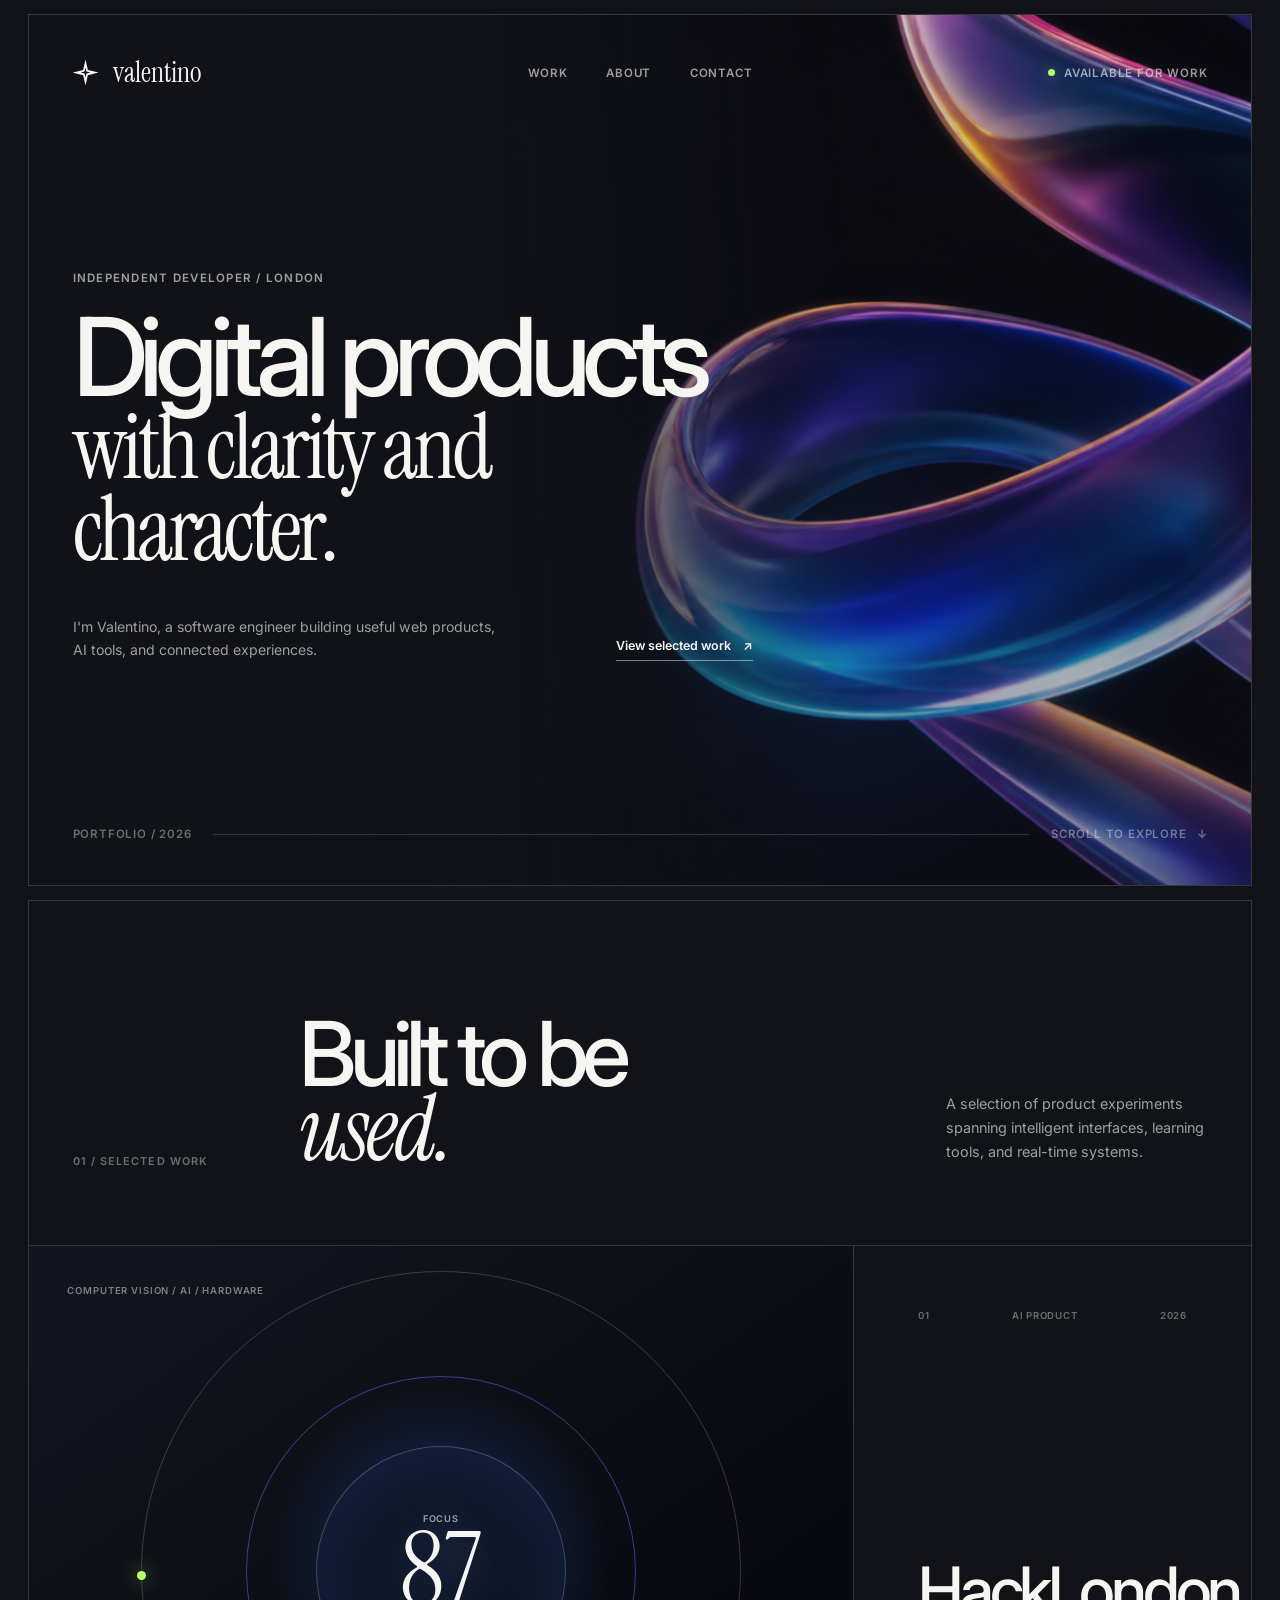
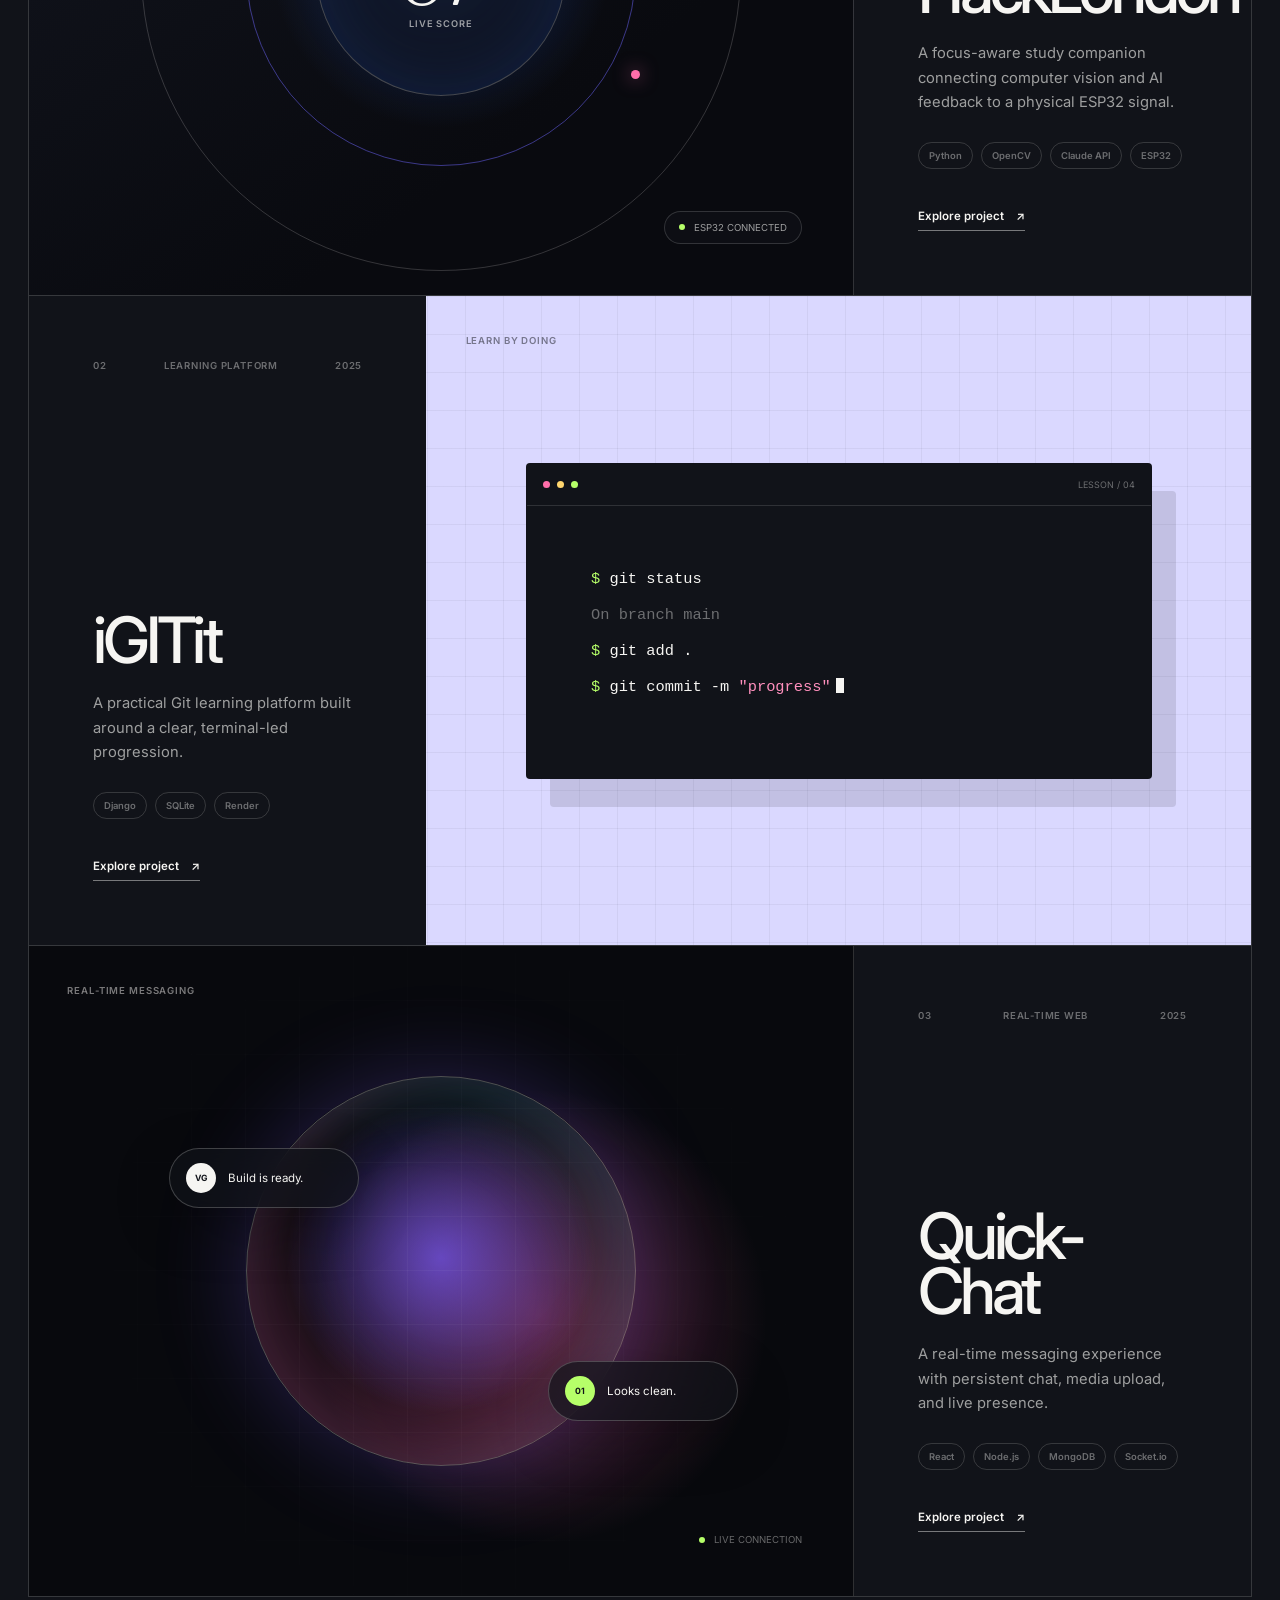
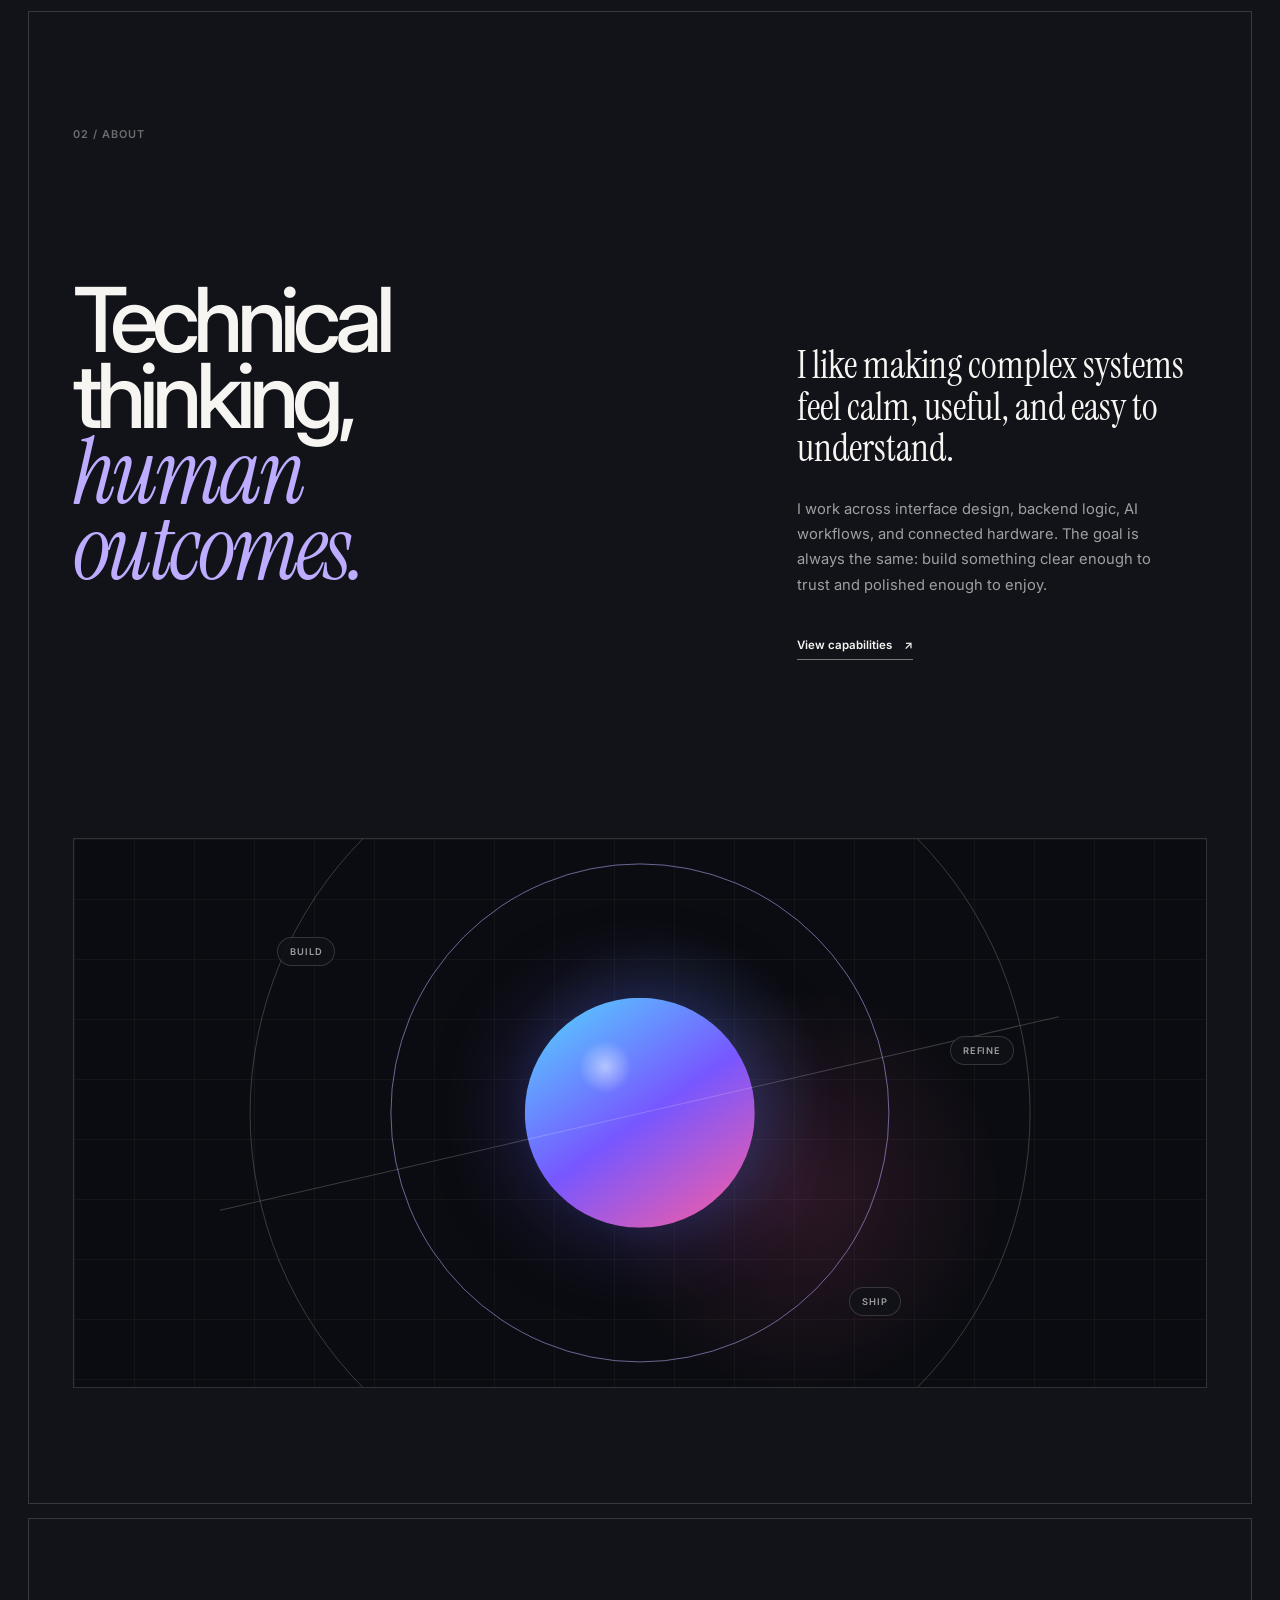
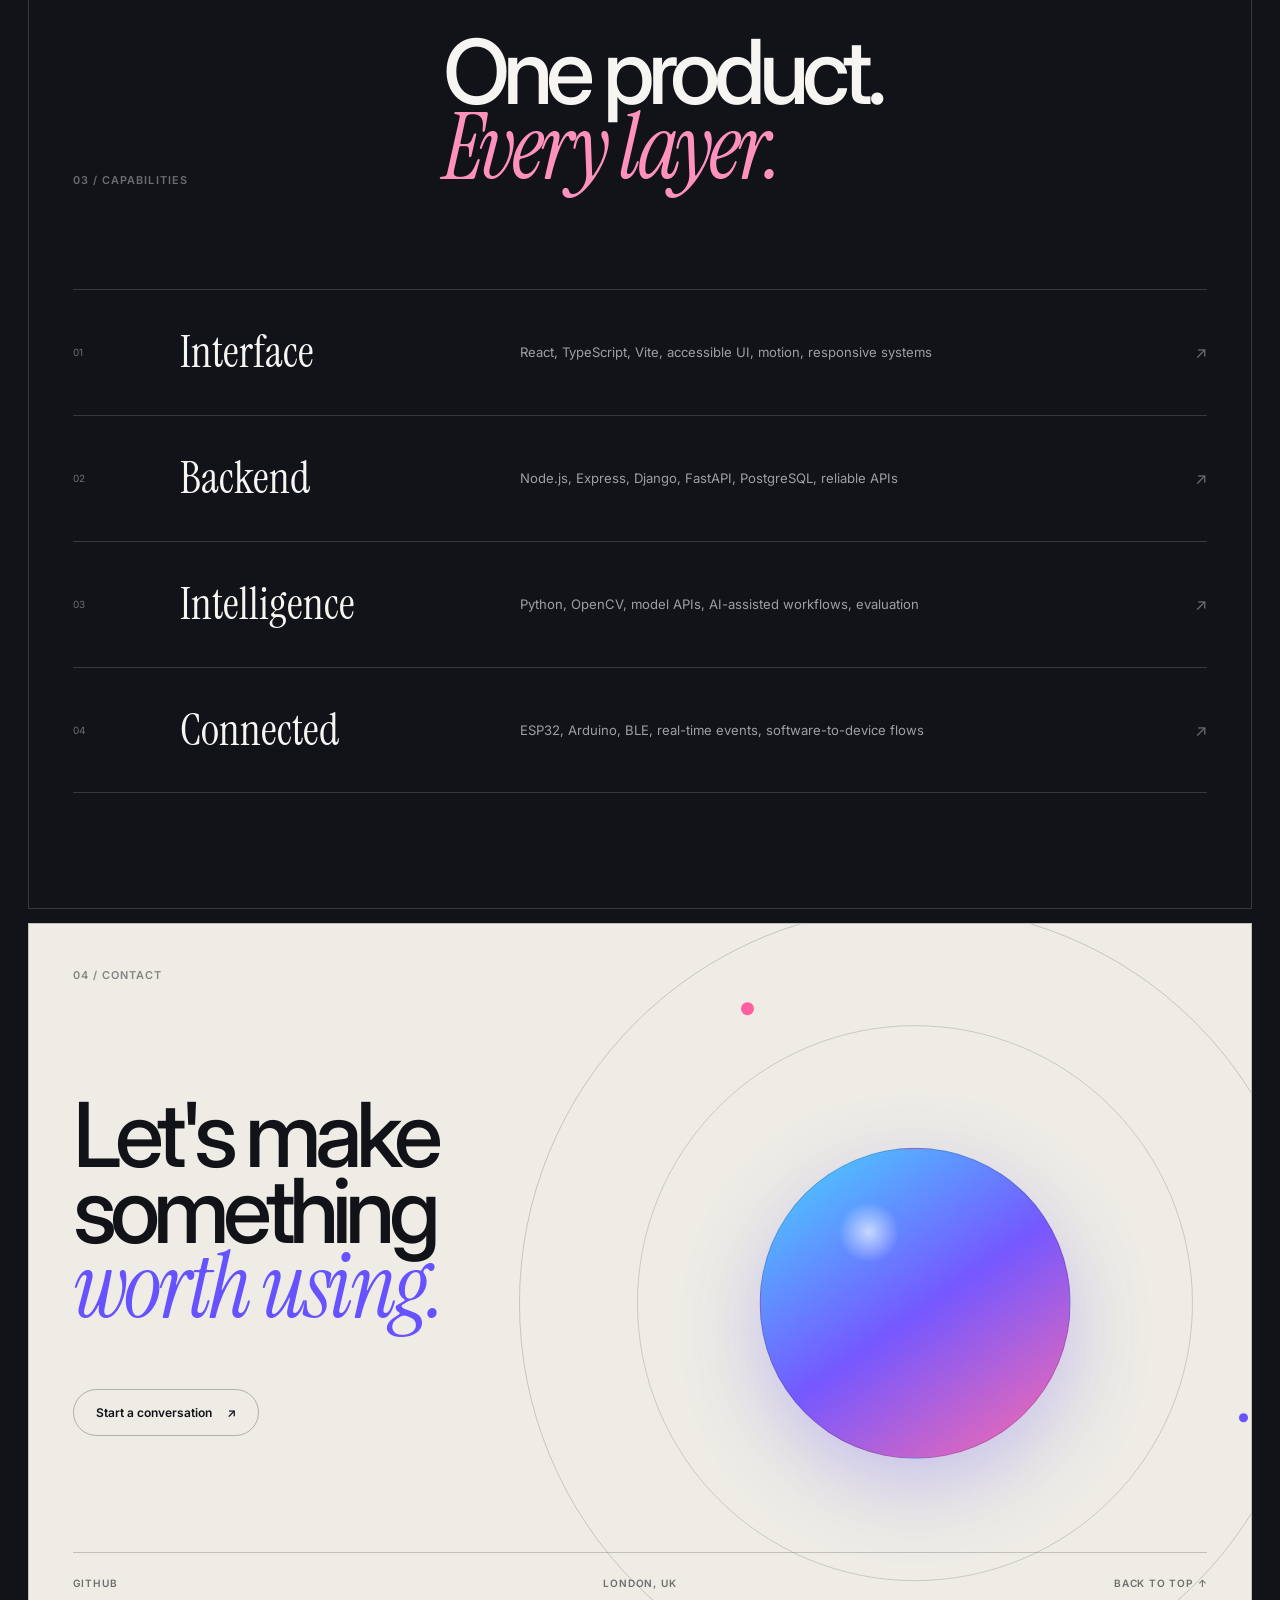
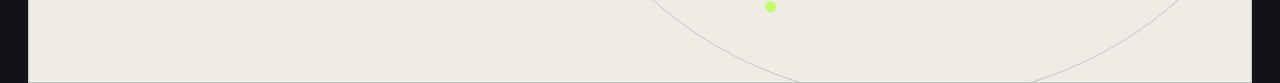
==== minimal-abstract/index.html @ 5be6f5a0 "chore: save current work of new design" ====
<!doctype html>
<html lang="en">
  <head>
    <meta charset="UTF-8" />
    <meta name="viewport" content="width=device-width, initial-scale=1.0" />
    <meta
      name="description"
      content="Valentino Garcia, a software engineer creating thoughtful digital products and connected experiences."
    />
    <title>Valentino Garcia | Digital Product Engineer</title>
    <link rel="preconnect" href="https://fonts.googleapis.com" />
    <link rel="preconnect" href="https://fonts.gstatic.com" crossorigin />
    <link
      href="https://fonts.googleapis.com/css2?family=Instrument+Serif:ital@0;1&family=Inter:wght@400;500;600;700&display=swap"
      rel="stylesheet"
    />
    <link rel="stylesheet" href="styles.css" />
    <script src="script.js" defer></script>
  </head>
  <body>
    <main>
      <section class="hero" id="top" aria-labelledby="hero-title">
        <div class="hero-art" aria-hidden="true">
          <img src="assets/abstract-ribbon.png" alt="" />
          <div class="hero-art-glow"></div>
        </div>

        <header class="site-header">
          <a class="brand" href="#top" aria-label="Valentino Garcia home">
            <span class="brand-mark" aria-hidden="true"></span>
            <span>valentino</span>
          </a>

          <nav aria-label="Primary navigation">
            <a href="#work">Work</a>
            <a href="#about">About</a>
            <a href="#contact">Contact</a>
          </nav>

          <p class="availability"><span></span>Available for work</p>
        </header>

        <div class="hero-copy">
          <p class="eyebrow">Independent developer / London</p>
          <h1 id="hero-title">
            Digital products
            <span>with clarity and character.</span>
          </h1>
          <div class="hero-intro">
            <p>
              I&apos;m Valentino, a software engineer building useful web products, AI tools, and connected experiences.
            </p>
            <a href="#work">View selected work <span aria-hidden="true">&nearr;</span></a>
          </div>
        </div>

        <div class="hero-footer" aria-label="Portfolio information">
          <span>Portfolio / 2026</span>
          <span class="hero-line"></span>
          <a href="#work">Scroll to explore <span aria-hidden="true">&darr;</span></a>
        </div>
      </section>

      <section class="work page-section" id="work" aria-labelledby="work-title">
        <header class="section-heading reveal">
          <p class="section-index">01 / Selected work</p>
          <h2 id="work-title">Built to be <em>used.</em></h2>
          <p class="section-summary">
            A selection of product experiments spanning intelligent interfaces, learning tools, and real-time systems.
          </p>
        </header>

        <div class="project-list">
          <article class="project project-featured reveal">
            <a
              class="project-visual visual-focus"
              href="https://github.com/darkcom109/HackLondon2026"
              target="_blank"
              rel="noreferrer"
              aria-label="View HackLondon2026 on GitHub"
            >
              <div class="focus-orbit orbit-one"></div>
              <div class="focus-orbit orbit-two"></div>
              <div class="focus-core">
                <span>Focus</span>
                <strong>87</strong>
                <small>live score</small>
              </div>
              <div class="focus-device">
                <i></i>
                <span>ESP32 connected</span>
              </div>
              <p class="visual-note">Computer vision / AI / Hardware</p>
            </a>

            <div class="project-copy">
              <div class="project-meta">
                <span>01</span>
                <span>AI product</span>
                <span>2026</span>
              </div>
              <h3>HackLondon</h3>
              <p>
                A focus-aware study companion connecting computer vision and AI feedback to a physical ESP32 signal.
              </p>
              <ul class="project-tags" aria-label="HackLondon technologies">
                <li>Python</li>
                <li>OpenCV</li>
                <li>Claude API</li>
                <li>ESP32</li>
              </ul>
              <a class="project-link" href="https://github.com/darkcom109/HackLondon2026" target="_blank" rel="noreferrer">
                Explore project <span aria-hidden="true">&nearr;</span>
              </a>
            </div>
          </article>

          <article class="project reveal">
            <a
              class="project-visual visual-git"
              href="https://github.com/darkcom109/iGITit"
              target="_blank"
              rel="noreferrer"
              aria-label="View iGITit on GitHub"
            >
              <div class="git-window">
                <div class="git-bar"><i></i><i></i><i></i><span>lesson / 04</span></div>
                <div class="git-lines">
                  <p><span>$</span> git status</p>
                  <p class="git-response">On branch main</p>
                  <p><span>$</span> git add .</p>
                  <p><span>$</span> git commit -m <em>&quot;progress&quot;</em><b></b></p>
                </div>
              </div>
              <p class="visual-note">Learn by doing</p>
            </a>

            <div class="project-copy">
              <div class="project-meta">
                <span>02</span>
                <span>Learning platform</span>
                <span>2025</span>
              </div>
              <h3>iGITit</h3>
              <p>A practical Git learning platform built around a clear, terminal-led progression.</p>
              <ul class="project-tags" aria-label="iGITit technologies">
                <li>Django</li>
                <li>SQLite</li>
                <li>Render</li>
              </ul>
              <a class="project-link" href="https://github.com/darkcom109/iGITit" target="_blank" rel="noreferrer">
                Explore project <span aria-hidden="true">&nearr;</span>
              </a>
            </div>
          </article>

          <article class="project reveal">
            <a
              class="project-visual visual-chat"
              href="https://github.com/darkcom109/Quick-Chat"
              target="_blank"
              rel="noreferrer"
              aria-label="View Quick-Chat on GitHub"
            >
              <div class="chat-orb"></div>
              <div class="chat-card chat-card-one">
                <span>VG</span>
                <p>Build is ready.</p>
              </div>
              <div class="chat-card chat-card-two">
                <span>01</span>
                <p>Looks clean.</p>
              </div>
              <div class="chat-status"><i></i>Live connection</div>
              <p class="visual-note">Real-time messaging</p>
            </a>

            <div class="project-copy">
              <div class="project-meta">
                <span>03</span>
                <span>Real-time web</span>
                <span>2025</span>
              </div>
              <h3>Quick-Chat</h3>
              <p>A real-time messaging experience with persistent chat, media upload, and live presence.</p>
              <ul class="project-tags" aria-label="Quick-Chat technologies">
                <li>React</li>
                <li>Node.js</li>
                <li>MongoDB</li>
                <li>Socket.io</li>
              </ul>
              <a class="project-link" href="https://github.com/darkcom109/Quick-Chat" target="_blank" rel="noreferrer">
                Explore project <span aria-hidden="true">&nearr;</span>
              </a>
            </div>
          </article>
        </div>
      </section>

      <section class="about page-section" id="about" aria-labelledby="about-title">
        <div class="about-layout">
          <div class="about-heading reveal">
            <p class="section-index">02 / About</p>
            <h2 id="about-title">
              Technical thinking,
              <em>human outcomes.</em>
            </h2>
          </div>

          <div class="about-copy reveal">
            <p class="about-lead">
              I like making complex systems feel calm, useful, and easy to understand.
            </p>
            <p>
              I work across interface design, backend logic, AI workflows, and connected hardware. The goal is always
              the same: build something clear enough to trust and polished enough to enjoy.
            </p>
            <a href="#capabilities">View capabilities <span aria-hidden="true">&nearr;</span></a>
          </div>

          <div class="about-art reveal" aria-hidden="true">
            <div class="about-disc disc-one"></div>
            <div class="about-disc disc-two"></div>
            <div class="about-disc disc-three"></div>
            <div class="about-axis"></div>
            <span class="about-label label-build">Build</span>
            <span class="about-label label-refine">Refine</span>
            <span class="about-label label-ship">Ship</span>
          </div>
        </div>
      </section>

      <section class="capabilities page-section" id="capabilities" aria-labelledby="capabilities-title">
        <header class="capabilities-heading reveal">
          <p class="section-index">03 / Capabilities</p>
          <h2 id="capabilities-title">One product. <em>Every layer.</em></h2>
        </header>

        <div class="capability-list">
          <article class="capability reveal">
            <span>01</span>
            <h3>Interface</h3>
            <p>React, TypeScript, Vite, accessible UI, motion, responsive systems</p>
            <i aria-hidden="true">&nearr;</i>
          </article>
          <article class="capability reveal">
            <span>02</span>
            <h3>Backend</h3>
            <p>Node.js, Express, Django, FastAPI, PostgreSQL, reliable APIs</p>
            <i aria-hidden="true">&nearr;</i>
          </article>
          <article class="capability reveal">
            <span>03</span>
            <h3>Intelligence</h3>
            <p>Python, OpenCV, model APIs, AI-assisted workflows, evaluation</p>
            <i aria-hidden="true">&nearr;</i>
          </article>
          <article class="capability reveal">
            <span>04</span>
            <h3>Connected</h3>
            <p>ESP32, Arduino, BLE, real-time events, software-to-device flows</p>
            <i aria-hidden="true">&nearr;</i>
          </article>
        </div>
      </section>

      <section class="contact page-section" id="contact" aria-labelledby="contact-title">
        <div class="contact-orbit" aria-hidden="true">
          <i></i><i></i><i></i>
        </div>
        <p class="section-index reveal">04 / Contact</p>
        <div class="contact-main reveal">
          <h2 id="contact-title">Let&apos;s make something <em>worth using.</em></h2>
          <a href="mailto:your.email@example.com">Start a conversation <span aria-hidden="true">&nearr;</span></a>
        </div>
        <footer>
          <a href="https://github.com/darkcom109" target="_blank" rel="noreferrer">GitHub</a>
          <span>London, UK</span>
          <a href="#top">Back to top &uarr;</a>
        </footer>
      </section>
    </main>
  </body>
</html>
---- minimal-abstract/styles.css ----
:root {
  --bg: #111319;
  --ink: #f6f5f2;
  --muted: rgba(246, 245, 242, 0.62);
  --faint: rgba(246, 245, 242, 0.4);
  --line: rgba(246, 245, 242, 0.16);
  --accent: #b6ff69;
  --page: min(1440px, calc(100% - 56px));
  color-scheme: dark;
}

* {
  box-sizing: border-box;
}

html {
  scroll-behavior: auto;
}

body {
  min-width: 320px;
  margin: 0;
  color: var(--ink);
  background: var(--bg);
  font-family: Inter, Arial, sans-serif;
}

a {
  color: inherit;
  text-decoration: none;
}

.hero {
  position: relative;
  display: grid;
  width: var(--page);
  min-height: calc(100svh - 28px);
  grid-template-rows: auto 1fr auto;
  margin: 14px auto;
  padding: clamp(24px, 3.4vw, 52px);
  overflow: hidden;
  border: 1px solid var(--line);
  background: #111319;
  isolation: isolate;
}

.hero::after {
  position: absolute;
  inset: 0;
  z-index: -1;
  content: "";
  background:
    linear-gradient(90deg, rgba(17, 19, 25, 0.98) 0%, rgba(17, 19, 25, 0.88) 37%, rgba(17, 19, 25, 0.08) 67%),
    linear-gradient(180deg, rgba(17, 19, 25, 0.08), rgba(17, 19, 25, 0.28));
  pointer-events: none;
}

.hero-art {
  --move-x: 0px;
  --move-y: 0px;
  position: absolute;
  inset: 0;
  z-index: -2;
  overflow: hidden;
}

.hero-art img {
  width: 100%;
  height: 100%;
  object-fit: cover;
  object-position: center;
  filter: saturate(0.88) contrast(0.98);
  transform: translate3d(var(--move-x), var(--move-y), 0) scale(1.035);
  animation: art-drift 12s ease-in-out infinite alternate;
  transition: transform 800ms cubic-bezier(0.2, 0.8, 0.2, 1);
}

.hero-art-glow {
  position: absolute;
  right: 18%;
  bottom: 6%;
  width: 28vw;
  aspect-ratio: 1;
  border-radius: 50%;
  background: rgba(48, 111, 255, 0.13);
  filter: blur(90px);
  animation: glow-breathe 7s ease-in-out infinite;
}

.site-header {
  display: grid;
  align-items: center;
  grid-template-columns: 1fr auto 1fr;
  gap: 32px;
  animation: reveal-down 850ms 100ms both;
}

.brand {
  display: inline-flex;
  width: fit-content;
  align-items: center;
  gap: 14px;
  font-family: "Instrument Serif", Georgia, serif;
  font-size: clamp(1.7rem, 2.2vw, 2.45rem);
  line-height: 1;
}

.brand-mark {
  position: relative;
  width: 26px;
  height: 26px;
}

.brand-mark::before,
.brand-mark::after {
  position: absolute;
  inset: 0;
  margin: auto;
  content: "";
  background: var(--ink);
  clip-path: polygon(50% 0, 59% 40%, 100% 50%, 59% 60%, 50% 100%, 41% 60%, 0 50%, 41% 40%);
}

.brand-mark::after {
  width: 10px;
  height: 10px;
  background: var(--bg);
}

nav {
  display: flex;
  gap: clamp(22px, 3vw, 46px);
}

nav a,
.availability,
.hero-footer {
  font-size: 0.72rem;
  font-weight: 600;
  letter-spacing: 0.07em;
  text-transform: uppercase;
}

nav a {
  position: relative;
  color: var(--muted);
  transition: color 180ms ease;
}

nav a::after {
  position: absolute;
  right: 0;
  bottom: -7px;
  left: 0;
  height: 1px;
  content: "";
  background: var(--ink);
  transform: scaleX(0);
  transform-origin: right;
  transition: transform 220ms ease;
}

nav a:hover,
nav a:focus-visible {
  color: var(--ink);
}

nav a:hover::after,
nav a:focus-visible::after {
  transform: scaleX(1);
  transform-origin: left;
}

.availability {
  display: flex;
  align-items: center;
  justify-self: end;
  gap: 9px;
  margin: 0;
  color: var(--muted);
}

.availability span {
  width: 7px;
  height: 7px;
  border-radius: 50%;
  background: var(--accent);
  box-shadow: 0 0 14px rgba(182, 255, 105, 0.45);
  animation: status-pulse 2.2s ease-in-out infinite;
}

.hero-copy {
  align-self: center;
  padding: clamp(64px, 9vh, 116px) 0 clamp(48px, 7vh, 90px);
}

.eyebrow {
  margin: 0 0 clamp(24px, 3vh, 38px);
  color: var(--muted);
  font-size: 0.72rem;
  font-weight: 600;
  letter-spacing: 0.11em;
  text-transform: uppercase;
  animation: reveal-up 900ms 220ms both;
}

h1 {
  max-width: 10ch;
  margin: 0;
  font-size: clamp(4.8rem, 8.5vw, 9.2rem);
  font-weight: 500;
  line-height: 0.82;
  letter-spacing: -0.075em;
}

h1 > span {
  display: block;
  width: 11ch;
  margin-top: 0.07em;
  font-family: "Instrument Serif", Georgia, serif;
  font-size: 0.83em;
  font-weight: 400;
  letter-spacing: -0.045em;
  line-height: 0.9;
  animation: reveal-up 1000ms 420ms both;
}

h1::first-line {
  animation: reveal-up 950ms 320ms both;
}

.hero-intro {
  display: grid;
  width: min(680px, 54vw);
  align-items: end;
  grid-template-columns: minmax(0, 1fr) auto;
  gap: 48px;
  margin-top: clamp(38px, 5vh, 62px);
  animation: reveal-up 900ms 580ms both;
}

.hero-intro p {
  max-width: 47ch;
  margin: 0;
  color: var(--muted);
  font-size: clamp(0.88rem, 1vw, 1rem);
  line-height: 1.65;
}

.hero-intro a {
  display: inline-flex;
  align-items: center;
  gap: 12px;
  padding-bottom: 7px;
  border-bottom: 1px solid rgba(246, 245, 242, 0.5);
  font-size: 0.78rem;
  font-weight: 600;
  white-space: nowrap;
  transition: border-color 180ms ease, gap 180ms ease;
}

.hero-intro a:hover,
.hero-intro a:focus-visible {
  gap: 18px;
  border-color: var(--ink);
}

.hero-footer {
  display: grid;
  align-items: center;
  grid-template-columns: auto 1fr auto;
  gap: 22px;
  color: var(--faint);
  animation: reveal-up 850ms 720ms both;
}

.hero-line {
  height: 1px;
  background: var(--line);
  transform: scaleX(0);
  transform-origin: left;
  animation: draw-line 1100ms 900ms forwards;
}

.hero-footer a {
  display: inline-flex;
  gap: 10px;
  transition: color 180ms ease;
}

.hero-footer a:hover,
.hero-footer a:focus-visible {
  color: var(--ink);
}

.page-section {
  position: relative;
  width: var(--page);
  margin: 14px auto 0;
  overflow: hidden;
  border: 1px solid var(--line);
  background: #111319;
}

.section-index {
  margin: 0;
  color: var(--faint);
  font-size: 0.68rem;
  font-weight: 600;
  letter-spacing: 0.1em;
  text-transform: uppercase;
}

.section-heading {
  display: grid;
  align-items: end;
  grid-template-columns: minmax(150px, 0.28fr) minmax(0, 1fr) minmax(260px, 0.45fr);
  gap: clamp(28px, 5vw, 78px);
  padding: clamp(70px, 9vw, 132px) clamp(24px, 3.4vw, 52px) clamp(52px, 6vw, 86px);
  border-bottom: 1px solid var(--line);
}

.section-heading h2,
.about-heading h2,
.capabilities-heading h2,
.contact-main h2 {
  margin: 0;
  font-size: clamp(4rem, 7vw, 8rem);
  font-weight: 500;
  line-height: 0.85;
  letter-spacing: -0.075em;
}

.section-heading h2 em,
.about-heading h2 em,
.capabilities-heading h2 em,
.contact-main h2 em {
  display: block;
  font-family: "Instrument Serif", Georgia, serif;
  font-weight: 400;
  letter-spacing: -0.035em;
}

.section-summary {
  max-width: 39ch;
  margin: 0 0 5px;
  color: var(--muted);
  font-size: 0.9rem;
  line-height: 1.65;
}

.project {
  display: grid;
  min-height: 650px;
  grid-template-columns: minmax(0, 1.35fr) minmax(330px, 0.65fr);
  border-bottom: 1px solid var(--line);
}

.project:last-child {
  border-bottom: 0;
}

.project:nth-child(even) {
  grid-template-columns: minmax(330px, 0.65fr) minmax(0, 1.35fr);
}

.project:nth-child(even) .project-visual {
  order: 2;
  border-right: 0;
  border-left: 1px solid var(--line);
}

.project-visual {
  --card-x: 50%;
  --card-y: 50%;
  position: relative;
  display: block;
  min-width: 0;
  overflow: hidden;
  border-right: 1px solid var(--line);
  isolation: isolate;
}

.project-visual::after {
  position: absolute;
  inset: 0;
  z-index: -1;
  content: "";
  background: radial-gradient(circle at var(--card-x) var(--card-y), rgba(255, 255, 255, 0.13), transparent 28%);
  opacity: 0;
  transition: opacity 350ms ease;
}

.project-visual:hover::after {
  opacity: 1;
}

.visual-focus {
  background:
    radial-gradient(circle at 52% 47%, rgba(182, 255, 105, 0.14), transparent 5%),
    radial-gradient(circle at 50% 48%, rgba(43, 109, 255, 0.34), transparent 32%),
    linear-gradient(145deg, #131620, #090a0f 68%);
}

.focus-orbit {
  position: absolute;
  top: 50%;
  left: 50%;
  border: 1px solid rgba(246, 245, 242, 0.18);
  border-radius: 50%;
  transform: translate(-50%, -50%);
}

.orbit-one {
  width: min(52vw, 600px);
  aspect-ratio: 1;
  animation: orbit-spin 18s linear infinite;
}

.orbit-one::before,
.orbit-two::before {
  position: absolute;
  top: 50%;
  left: -5px;
  width: 9px;
  height: 9px;
  border-radius: 50%;
  content: "";
  background: var(--accent);
  box-shadow: 0 0 18px rgba(182, 255, 105, 0.65);
}

.orbit-two {
  width: min(34vw, 390px);
  aspect-ratio: 1;
  border-color: rgba(110, 103, 255, 0.5);
  animation: orbit-spin 12s linear infinite reverse;
}

.orbit-two::before {
  top: auto;
  right: -5px;
  bottom: 22%;
  left: auto;
  background: #ff6eaa;
  box-shadow: 0 0 18px rgba(255, 110, 170, 0.65);
}

.focus-core {
  position: absolute;
  top: 50%;
  left: 50%;
  display: grid;
  width: min(21vw, 250px);
  aspect-ratio: 1;
  place-content: center;
  border: 1px solid rgba(246, 245, 242, 0.24);
  border-radius: 50%;
  background: rgba(17, 19, 25, 0.62);
  box-shadow: inset 0 0 70px rgba(37, 103, 255, 0.2);
  text-align: center;
  transform: translate(-50%, -50%);
  backdrop-filter: blur(12px);
}

.focus-core span,
.focus-core small {
  color: var(--muted);
  font-size: 0.58rem;
  font-weight: 600;
  letter-spacing: 0.1em;
  text-transform: uppercase;
}

.focus-core strong {
  margin: -4px 0;
  font-family: "Instrument Serif", Georgia, serif;
  font-size: clamp(4rem, 8vw, 8rem);
  font-weight: 400;
  line-height: 1;
}

.focus-device {
  position: absolute;
  right: clamp(24px, 4vw, 58px);
  bottom: clamp(28px, 4vw, 58px);
  display: flex;
  align-items: center;
  gap: 9px;
  padding: 10px 14px;
  border: 1px solid var(--line);
  border-radius: 999px;
  background: rgba(17, 19, 25, 0.62);
  color: var(--muted);
  font-size: 0.6rem;
  text-transform: uppercase;
  backdrop-filter: blur(12px);
}

.focus-device i {
  width: 6px;
  height: 6px;
  border-radius: 50%;
  background: var(--accent);
  animation: status-pulse 1.8s ease-in-out infinite;
}

.visual-note {
  position: absolute;
  top: clamp(24px, 3vw, 44px);
  left: clamp(24px, 3vw, 44px);
  margin: 0;
  color: rgba(246, 245, 242, 0.48);
  font-size: 0.6rem;
  font-weight: 600;
  letter-spacing: 0.09em;
  text-transform: uppercase;
}

.project-copy {
  display: flex;
  min-width: 0;
  flex-direction: column;
  justify-content: center;
  padding: clamp(40px, 5vw, 78px);
}

.project-meta {
  display: flex;
  justify-content: space-between;
  gap: 15px;
  margin-bottom: auto;
  color: var(--faint);
  font-size: 0.6rem;
  font-weight: 600;
  letter-spacing: 0.08em;
  text-transform: uppercase;
}

.project-copy h3 {
  margin: clamp(80px, 12vh, 140px) 0 24px;
  font-size: clamp(3.2rem, 5vw, 6rem);
  font-weight: 500;
  line-height: 0.86;
  letter-spacing: -0.065em;
}

.project-copy > p {
  max-width: 36ch;
  margin: 0;
  color: var(--muted);
  font-size: 0.92rem;
  line-height: 1.65;
}

.project-tags {
  display: flex;
  flex-wrap: wrap;
  gap: 8px;
  margin: 28px 0 40px;
  padding: 0;
  list-style: none;
}

.project-tags li {
  padding: 7px 10px;
  border: 1px solid var(--line);
  border-radius: 999px;
  color: var(--faint);
  font-size: 0.59rem;
  font-weight: 600;
}

.project-link,
.about-copy a {
  display: inline-flex;
  width: fit-content;
  align-items: center;
  gap: 12px;
  padding-bottom: 7px;
  border-bottom: 1px solid rgba(246, 245, 242, 0.45);
  font-size: 0.72rem;
  font-weight: 600;
  transition: gap 180ms ease, border-color 180ms ease;
}

.project-link:hover,
.project-link:focus-visible,
.about-copy a:hover,
.about-copy a:focus-visible {
  gap: 18px;
  border-color: var(--ink);
}

.visual-git {
  display: grid;
  place-items: center;
  background:
    linear-gradient(rgba(17, 19, 25, 0.05) 1px, transparent 1px),
    linear-gradient(90deg, rgba(17, 19, 25, 0.05) 1px, transparent 1px),
    #dad8ff;
  background-size: 38px 38px;
  color: #111319;
}

.visual-git .visual-note {
  color: rgba(17, 19, 25, 0.5);
}

.git-window {
  width: min(76%, 650px);
  overflow: hidden;
  border: 1px solid rgba(17, 19, 25, 0.24);
  border-radius: 4px;
  background: #111319;
  color: var(--ink);
  box-shadow: 24px 28px 0 rgba(17, 19, 25, 0.12);
  transition: transform 500ms cubic-bezier(0.2, 0.8, 0.2, 1), box-shadow 500ms ease;
}

.visual-git:hover .git-window {
  box-shadow: 12px 14px 0 rgba(17, 19, 25, 0.14);
  transform: translate(8px, 8px);
}

.git-bar {
  display: flex;
  min-height: 42px;
  align-items: center;
  gap: 7px;
  padding: 0 16px;
  border-bottom: 1px solid rgba(246, 245, 242, 0.13);
}

.git-bar i {
  width: 7px;
  height: 7px;
  border-radius: 50%;
  background: #ff6eaa;
}

.git-bar i:nth-child(2) {
  background: #ffd66e;
}

.git-bar i:nth-child(3) {
  background: var(--accent);
}

.git-bar span {
  margin-left: auto;
  color: var(--faint);
  font-size: 0.56rem;
  text-transform: uppercase;
}

.git-lines {
  padding: clamp(30px, 5vw, 68px);
  font-family: Consolas, "Courier New", monospace;
  font-size: clamp(0.76rem, 1.2vw, 1rem);
}

.git-lines p {
  margin: 0 0 18px;
}

.git-lines span {
  color: var(--accent);
}

.git-lines em {
  color: #ff8fbd;
  font-style: normal;
}

.git-lines .git-response {
  color: var(--faint);
}

.git-lines b {
  display: inline-block;
  width: 8px;
  height: 1em;
  margin-left: 5px;
  background: var(--ink);
  vertical-align: -2px;
  animation: cursor-blink 1s steps(1) infinite;
}

.visual-chat {
  background:
    radial-gradient(circle at 50% 48%, rgba(124, 92, 255, 0.7), transparent 29%),
    radial-gradient(circle at 62% 57%, rgba(255, 93, 162, 0.34), transparent 36%),
    #08090d;
}

.visual-chat::before {
  position: absolute;
  inset: 0;
  content: "";
  background:
    linear-gradient(rgba(255, 255, 255, 0.045) 1px, transparent 1px),
    linear-gradient(90deg, rgba(255, 255, 255, 0.045) 1px, transparent 1px);
  background-size: 54px 54px;
  mask-image: radial-gradient(circle, black, transparent 72%);
}

.chat-orb {
  position: absolute;
  top: 50%;
  left: 50%;
  width: min(32vw, 390px);
  aspect-ratio: 1;
  border: 1px solid rgba(246, 245, 242, 0.3);
  border-radius: 50%;
  box-shadow:
    inset 24px -34px 80px rgba(255, 94, 164, 0.22),
    inset -30px 20px 70px rgba(72, 212, 255, 0.15),
    0 0 90px rgba(123, 87, 255, 0.26);
  transform: translate(-50%, -50%);
  animation: chat-orb-float 7s ease-in-out infinite;
}

.chat-card {
  position: absolute;
  display: flex;
  min-width: 190px;
  align-items: center;
  gap: 12px;
  padding: 14px 16px;
  border: 1px solid rgba(246, 245, 242, 0.22);
  border-radius: 999px;
  background: rgba(17, 19, 25, 0.7);
  box-shadow: 0 18px 55px rgba(0, 0, 0, 0.25);
  backdrop-filter: blur(16px);
}

.chat-card span {
  display: grid;
  width: 30px;
  height: 30px;
  flex: 0 0 auto;
  place-items: center;
  border-radius: 50%;
  background: var(--ink);
  color: var(--bg);
  font-size: 0.54rem;
  font-weight: 700;
}

.chat-card p {
  margin: 0;
  font-size: 0.72rem;
}

.chat-card-one {
  top: 31%;
  left: 17%;
  animation: message-drift 5.5s ease-in-out infinite;
}

.chat-card-two {
  right: 14%;
  bottom: 27%;
  animation: message-drift 5.5s -2.7s ease-in-out infinite;
}

.chat-card-two span {
  background: var(--accent);
}

.chat-status {
  position: absolute;
  right: clamp(24px, 4vw, 58px);
  bottom: clamp(28px, 4vw, 58px);
  display: flex;
  align-items: center;
  gap: 9px;
  color: var(--faint);
  font-size: 0.6rem;
  text-transform: uppercase;
}

.chat-status i {
  width: 6px;
  height: 6px;
  border-radius: 50%;
  background: var(--accent);
  animation: status-pulse 1.8s ease-in-out infinite;
}

.about {
  padding: clamp(70px, 9vw, 132px) clamp(24px, 3.4vw, 52px);
}

.about-layout {
  display: grid;
  align-items: start;
  grid-template-columns: minmax(0, 0.8fr) minmax(300px, 0.55fr);
  gap: clamp(70px, 10vw, 160px);
}

.about-heading .section-index {
  margin-bottom: clamp(70px, 11vw, 160px);
}

.about-heading h2 {
  max-width: 8.5ch;
}

.about-heading h2 em {
  color: #bdacff;
}

.about-copy {
  padding-top: clamp(120px, 17vw, 250px);
}

.about-copy p {
  max-width: 42ch;
  margin: 0 0 22px;
  color: var(--muted);
  font-size: 0.92rem;
  line-height: 1.7;
}

.about-copy .about-lead {
  margin-bottom: 28px;
  color: var(--ink);
  font-family: "Instrument Serif", Georgia, serif;
  font-size: clamp(1.8rem, 3vw, 3.1rem);
  line-height: 1.08;
}

.about-copy a {
  margin-top: 18px;
}

.about-art {
  position: relative;
  min-height: clamp(380px, 43vw, 600px);
  grid-column: 1 / -1;
  margin-top: clamp(10px, 4vw, 50px);
  overflow: hidden;
  border: 1px solid var(--line);
  background:
    radial-gradient(circle at 52% 46%, rgba(93, 198, 255, 0.16), transparent 24%),
    radial-gradient(circle at 64% 64%, rgba(255, 98, 165, 0.14), transparent 25%),
    #0b0c11;
}

.about-art::before {
  position: absolute;
  inset: 0;
  content: "";
  background:
    linear-gradient(rgba(255, 255, 255, 0.035) 1px, transparent 1px),
    linear-gradient(90deg, rgba(255, 255, 255, 0.035) 1px, transparent 1px);
  background-size: 60px 60px;
}

.about-disc {
  position: absolute;
  top: 50%;
  left: 50%;
  border: 1px solid rgba(246, 245, 242, 0.2);
  border-radius: 50%;
  transform: translate(-50%, -50%);
}

.disc-one {
  width: min(61vw, 820px);
  aspect-ratio: 1;
  animation: orbit-spin 24s linear infinite;
}

.disc-two {
  width: min(39vw, 520px);
  aspect-ratio: 1;
  border-color: rgba(189, 172, 255, 0.55);
  animation: orbit-spin 17s linear infinite reverse;
}

.disc-three {
  width: min(18vw, 240px);
  aspect-ratio: 1;
  border: 0;
  background:
    radial-gradient(circle at 35% 30%, rgba(255, 255, 255, 0.5), transparent 12%),
    linear-gradient(145deg, #53d9ff, #7757ff 52%, #ff5d9e);
  box-shadow: 0 0 90px rgba(100, 87, 255, 0.35);
  animation: sphere-breathe 8s ease-in-out infinite;
}

.about-axis {
  position: absolute;
  top: 50%;
  left: 12%;
  width: 76%;
  height: 1px;
  background: rgba(246, 245, 242, 0.2);
  transform: rotate(-13deg);
}

.about-label {
  position: absolute;
  padding: 8px 12px;
  border: 1px solid var(--line);
  border-radius: 999px;
  background: rgba(17, 19, 25, 0.72);
  color: var(--muted);
  font-size: 0.58rem;
  font-weight: 600;
  letter-spacing: 0.09em;
  text-transform: uppercase;
  backdrop-filter: blur(12px);
}

.label-build {
  top: 18%;
  left: 18%;
}

.label-refine {
  top: 36%;
  right: 17%;
}

.label-ship {
  right: 27%;
  bottom: 13%;
}

.capabilities {
  padding: clamp(70px, 9vw, 132px) clamp(24px, 3.4vw, 52px);
}

.capabilities-heading {
  display: grid;
  align-items: end;
  grid-template-columns: minmax(180px, 0.35fr) 1fr;
  gap: clamp(40px, 8vw, 120px);
  margin-bottom: clamp(60px, 8vw, 110px);
}

.capabilities-heading h2 {
  max-width: 9ch;
}

.capabilities-heading h2 em {
  color: #ff91bd;
}

.capability {
  position: relative;
  display: grid;
  align-items: center;
  grid-template-columns: minmax(55px, 0.12fr) minmax(200px, 0.48fr) minmax(300px, 1fr) auto;
  gap: 30px;
  min-height: 126px;
  border-top: 1px solid var(--line);
  transition: padding 300ms ease, background 300ms ease;
}

.capability:last-child {
  border-bottom: 1px solid var(--line);
}

.capability::before {
  position: absolute;
  inset: 0;
  z-index: -1;
  content: "";
  background: linear-gradient(90deg, rgba(189, 172, 255, 0.1), transparent 65%);
  opacity: 0;
  transition: opacity 300ms ease;
}

.capability:hover {
  padding: 0 22px;
}

.capability:hover::before {
  opacity: 1;
}

.capability > span {
  color: var(--faint);
  font-size: 0.62rem;
}

.capability h3 {
  margin: 0;
  font-family: "Instrument Serif", Georgia, serif;
  font-size: clamp(2rem, 3.4vw, 4rem);
  font-weight: 400;
}

.capability p {
  max-width: 58ch;
  margin: 0;
  color: var(--muted);
  font-size: 0.82rem;
  line-height: 1.55;
}

.capability > i {
  color: var(--faint);
  font-size: 1rem;
  font-style: normal;
  transition: color 200ms ease, transform 200ms ease;
}

.capability:hover > i {
  color: var(--ink);
  transform: translate(4px, -4px);
}

.contact {
  min-height: min(760px, calc(100svh - 28px));
  padding: clamp(30px, 3.4vw, 52px);
  color: #111319;
  background: #eeece5;
  border-color: rgba(17, 19, 25, 0.2);
  isolation: isolate;
}

.contact .section-index {
  color: rgba(17, 19, 25, 0.48);
}

.contact-main {
  position: relative;
  z-index: 1;
  display: flex;
  min-height: 570px;
  flex-direction: column;
  align-items: flex-start;
  justify-content: center;
}

.contact-main h2 {
  max-width: 8.8ch;
}

.contact-main h2 em {
  color: #6652ff;
}

.contact-main > a {
  display: inline-flex;
  align-items: center;
  gap: 15px;
  margin-top: clamp(36px, 5vw, 64px);
  padding: 15px 22px;
  border: 1px solid rgba(17, 19, 25, 0.28);
  border-radius: 999px;
  font-size: 0.75rem;
  font-weight: 600;
  transition: gap 200ms ease, color 200ms ease, background 200ms ease;
}

.contact-main > a:hover,
.contact-main > a:focus-visible {
  gap: 23px;
  color: var(--ink);
  background: #111319;
}

.contact footer {
  position: relative;
  z-index: 1;
  display: grid;
  grid-template-columns: 1fr auto 1fr;
  gap: 24px;
  padding-top: 24px;
  border-top: 1px solid rgba(17, 19, 25, 0.2);
  color: rgba(17, 19, 25, 0.58);
  font-size: 0.63rem;
  font-weight: 600;
  letter-spacing: 0.08em;
  text-transform: uppercase;
}

.contact footer span {
  justify-self: center;
}

.contact footer a:last-child {
  justify-self: end;
}

.contact-orbit {
  position: absolute;
  top: 50%;
  right: -5%;
  width: min(62vw, 850px);
  aspect-ratio: 1;
  border: 1px solid rgba(17, 19, 25, 0.18);
  border-radius: 50%;
  transform: translateY(-50%);
}

.contact-orbit::before,
.contact-orbit::after {
  position: absolute;
  top: 50%;
  left: 50%;
  border: 1px solid rgba(17, 19, 25, 0.16);
  border-radius: 50%;
  content: "";
  transform: translate(-50%, -50%);
}

.contact-orbit::before {
  width: 70%;
  height: 70%;
}

.contact-orbit::after {
  width: 39%;
  height: 39%;
  background:
    radial-gradient(circle at 35% 27%, rgba(255, 255, 255, 0.65), transparent 10%),
    linear-gradient(145deg, #46d9ff, #7558ff 52%, #ff6caa);
  box-shadow: 0 26px 80px rgba(89, 74, 255, 0.28);
  animation: sphere-breathe 8s ease-in-out infinite;
}

.contact-orbit i {
  position: absolute;
  border-radius: 50%;
}

.contact-orbit i:nth-child(1) {
  top: 12%;
  left: 28%;
  width: 13px;
  height: 13px;
  background: #ff5f9f;
  animation: orbit-dot 9s ease-in-out infinite;
}

.contact-orbit i:nth-child(2) {
  right: 8%;
  bottom: 35%;
  width: 9px;
  height: 9px;
  background: #6652ff;
  animation: orbit-dot 7s -2s ease-in-out infinite reverse;
}

.contact-orbit i:nth-child(3) {
  bottom: 11%;
  left: 31%;
  width: 11px;
  height: 11px;
  background: #c1ff64;
  animation: orbit-dot 8s -4s ease-in-out infinite;
}

.reveal {
  opacity: 1;
  transform: none;
}

.js .reveal {
  opacity: 1;
  transform: none;
  transition: opacity 850ms ease, transform 850ms cubic-bezier(0.2, 0.8, 0.2, 1);
}

.js .reveal.is-visible {
  opacity: 1;
  transform: translateY(0);
}

@keyframes reveal-up {
  from {
    opacity: 0;
    transform: translateY(24px);
  }

  to {
    opacity: 1;
    transform: translateY(0);
  }
}

@keyframes reveal-down {
  from {
    opacity: 0;
    transform: translateY(-18px);
  }

  to {
    opacity: 1;
    transform: translateY(0);
  }
}

@keyframes draw-line {
  to {
    transform: scaleX(1);
  }
}

@keyframes art-drift {
  from {
    object-position: 49% 50%;
  }

  to {
    object-position: 51% 48%;
  }
}

@keyframes glow-breathe {
  50% {
    opacity: 0.55;
    transform: scale(1.12);
  }
}

@keyframes status-pulse {
  50% {
    opacity: 0.55;
    transform: scale(0.78);
  }
}

@keyframes orbit-spin {
  to {
    transform: translate(-50%, -50%) rotate(360deg);
  }
}

@keyframes cursor-blink {
  50% {
    opacity: 0;
  }
}

@keyframes chat-orb-float {
  0%,
  100% {
    transform: translate(-50%, -50%) scale(0.97);
  }

  50% {
    transform: translate(-50%, calc(-50% - 10px)) scale(1.03);
  }
}

@keyframes message-drift {
  0%,
  100% {
    transform: translateY(0);
  }

  50% {
    transform: translateY(-12px);
  }
}

@keyframes sphere-breathe {
  0%,
  100% {
    filter: saturate(0.9);
    transform: translate(-50%, -50%) scale(0.96) rotate(-4deg);
  }

  50% {
    filter: saturate(1.15);
    transform: translate(-50%, -50%) scale(1.04) rotate(4deg);
  }
}

@keyframes orbit-dot {
  0%,
  100% {
    transform: translate(0, 0);
  }

  50% {
    transform: translate(22px, -16px);
  }
}

@media (max-width: 900px) {
  :root {
    --page: calc(100% - 24px);
  }

  .hero {
    min-height: calc(100svh - 24px);
    margin: 12px auto;
  }

  .site-header {
    grid-template-columns: 1fr auto;
  }

  nav {
    display: none;
  }

  .hero::after {
    background:
      linear-gradient(90deg, rgba(17, 19, 25, 0.98) 0%, rgba(17, 19, 25, 0.82) 56%, rgba(17, 19, 25, 0.18)),
      linear-gradient(180deg, rgba(17, 19, 25, 0.08), rgba(17, 19, 25, 0.4));
  }

  h1 {
    max-width: 9ch;
    font-size: clamp(4.4rem, 13vw, 7.5rem);
  }

  .hero-intro {
    width: min(590px, 80vw);
  }
}

@media (max-width: 620px) {
  :root {
    --page: calc(100% - 16px);
  }

  .hero {
    min-height: calc(100svh - 16px);
    margin: 8px auto;
    padding: 22px 20px;
  }

  .brand {
    gap: 10px;
    font-size: 1.6rem;
  }

  .brand-mark {
    width: 21px;
    height: 21px;
  }

  .availability {
    max-width: none;
    font-size: 0;
    line-height: 1;
    text-align: right;
  }

  .availability::after {
    content: "Open";
    font-size: 0.56rem;
    letter-spacing: 0.08em;
  }

  .hero-art img {
    object-position: 59% center;
    opacity: 0.78;
  }

  .hero::after {
    background:
      linear-gradient(180deg, rgba(17, 19, 25, 0.42), rgba(17, 19, 25, 0.28) 36%, rgba(17, 19, 25, 0.9) 76%),
      linear-gradient(90deg, rgba(17, 19, 25, 0.94), rgba(17, 19, 25, 0.32));
  }

  .hero-copy {
    align-self: end;
    padding: 120px 0 40px;
  }

  .eyebrow {
    margin-bottom: 20px;
    font-size: 0.62rem;
  }

  h1 {
    max-width: 7.5ch;
    font-size: clamp(3.9rem, 18vw, 5.8rem);
    line-height: 0.79;
  }

  h1 > span {
    width: 8ch;
    font-size: 0.76em;
    line-height: 0.92;
  }

  .hero-intro {
    width: 100%;
    grid-template-columns: 1fr;
    gap: 24px;
    margin-top: 30px;
  }

  .hero-intro p {
    max-width: 37ch;
    font-size: 0.8rem;
  }

  .hero-intro a {
    width: fit-content;
  }

  .hero-footer {
    grid-template-columns: auto 1fr;
    gap: 14px;
    font-size: 0.54rem;
  }

  .hero-footer a {
    display: none;
  }
}

@media (prefers-reduced-motion: reduce) {
  *,
  *::before,
  *::after {
    scroll-behavior: auto !important;
    animation-duration: 0.01ms !important;
    animation-iteration-count: 1 !important;
    transition-duration: 0.01ms !important;
  }

  .hero-art img {
    transform: none;
  }
}

@media (max-width: 1100px) {
  .section-heading {
    grid-template-columns: minmax(130px, 0.24fr) minmax(0, 1fr);
  }

  .section-summary {
    max-width: 52ch;
    grid-column: 2;
  }

  .project,
  .project:nth-child(even) {
    min-height: 580px;
    grid-template-columns: minmax(0, 1.08fr) minmax(310px, 0.92fr);
  }

  .project-copy {
    padding: 38px;
  }

  .project-copy h3 {
    margin-top: 72px;
  }

  .about-layout {
    gap: 70px;
  }

  .capability {
    grid-template-columns: 55px minmax(180px, 0.5fr) 1fr auto;
  }
}

@media (max-width: 900px) {
  .section-heading {
    grid-template-columns: 1fr;
    gap: 24px;
  }

  .section-summary {
    grid-column: auto;
  }

  .project,
  .project:nth-child(even) {
    min-height: 0;
    grid-template-columns: 1fr;
  }

  .project:nth-child(even) .project-visual {
    order: 0;
    border-bottom: 1px solid var(--line);
    border-left: 0;
  }

  .project-visual {
    min-height: 520px;
    border-right: 0;
    border-bottom: 1px solid var(--line);
  }

  .project-copy {
    min-height: 430px;
    padding: clamp(38px, 7vw, 66px);
  }

  .project-copy h3 {
    margin: 80px 0 22px;
  }

  .focus-core {
    width: min(32vw, 250px);
  }

  .orbit-one {
    width: min(74vw, 600px);
  }

  .orbit-two {
    width: min(48vw, 390px);
  }

  .chat-orb {
    width: min(50vw, 390px);
  }

  .about-layout {
    grid-template-columns: 1fr;
    gap: 44px;
  }

  .about-heading .section-index {
    margin-bottom: 80px;
  }

  .about-copy {
    padding-top: 0;
  }

  .about-art {
    grid-column: auto;
  }

  .disc-one {
    width: min(90vw, 700px);
  }

  .disc-two {
    width: min(60vw, 470px);
  }

  .disc-three {
    width: min(27vw, 210px);
  }

  .capabilities-heading {
    grid-template-columns: 1fr;
    gap: 44px;
  }

  .capability {
    grid-template-columns: 45px minmax(160px, 0.48fr) 1fr auto;
    gap: 18px;
  }

  .contact-main {
    min-height: 520px;
  }

  .contact-orbit {
    right: -34%;
    width: min(90vw, 760px);
    opacity: 0.75;
  }
}

@media (max-width: 620px) {
  .page-section {
    margin-top: 8px;
  }

  .section-heading {
    padding: 68px 20px 48px;
  }

  .section-heading h2,
  .about-heading h2,
  .capabilities-heading h2,
  .contact-main h2 {
    font-size: clamp(3.55rem, 16vw, 5.4rem);
  }

  .section-summary {
    max-width: 36ch;
    font-size: 0.8rem;
  }

  .project-visual {
    min-height: 390px;
  }

  .visual-note {
    top: 22px;
    left: 20px;
  }

  .focus-core {
    width: min(44vw, 190px);
  }

  .focus-core strong {
    font-size: 4.8rem;
  }

  .orbit-one {
    width: 86vw;
  }

  .orbit-two {
    width: 57vw;
  }

  .focus-device,
  .chat-status {
    right: 20px;
    bottom: 20px;
  }

  .project-copy {
    min-height: 410px;
    padding: 30px 20px 38px;
  }

  .project-meta {
    font-size: 0.52rem;
  }

  .project-copy h3 {
    margin: 70px 0 20px;
    font-size: clamp(3.2rem, 15vw, 4.8rem);
  }

  .project-copy > p {
    font-size: 0.82rem;
  }

  .git-window {
    width: calc(100% - 40px);
    box-shadow: 12px 15px 0 rgba(17, 19, 25, 0.12);
  }

  .git-lines {
    padding: 30px 22px;
    font-size: 0.7rem;
  }

  .chat-orb {
    width: 62vw;
  }

  .chat-card {
    min-width: 155px;
    padding: 10px 12px;
  }

  .chat-card-one {
    top: 29%;
    left: 7%;
  }

  .chat-card-two {
    right: 5%;
    bottom: 29%;
  }

  .about,
  .capabilities {
    padding: 68px 20px;
  }

  .about-heading .section-index {
    margin-bottom: 64px;
  }

  .about-heading h2 {
    max-width: 7.3ch;
  }

  .about-copy .about-lead {
    font-size: 2rem;
  }

  .about-copy p {
    font-size: 0.82rem;
  }

  .about-art {
    min-height: 390px;
    margin-top: 10px;
  }

  .disc-one {
    width: 135vw;
  }

  .disc-two {
    width: 84vw;
  }

  .disc-three {
    width: 39vw;
  }

  .label-build {
    top: 15%;
    left: 7%;
  }

  .label-refine {
    top: 27%;
    right: 7%;
  }

  .label-ship {
    right: 12%;
    bottom: 10%;
  }

  .capabilities-heading {
    margin-bottom: 58px;
  }

  .capability {
    min-height: 170px;
    align-content: center;
    grid-template-columns: 38px 1fr auto;
    gap: 10px 14px;
  }

  .capability h3 {
    font-size: 2.5rem;
  }

  .capability p {
    grid-column: 2 / -1;
    font-size: 0.73rem;
  }

  .capability:hover {
    padding: 0 12px;
  }

  .contact {
    min-height: calc(100svh - 16px);
    padding: 24px 20px;
  }

  .contact-main {
    min-height: calc(100svh - 170px);
    justify-content: flex-end;
    padding-bottom: 60px;
  }

  .contact-main h2 {
    max-width: 7.4ch;
  }

  .contact-orbit {
    top: 27%;
    right: -35%;
    width: 105vw;
  }

  .contact footer {
    grid-template-columns: 1fr 1fr;
    gap: 14px;
  }

  .contact footer span {
    display: none;
  }
}
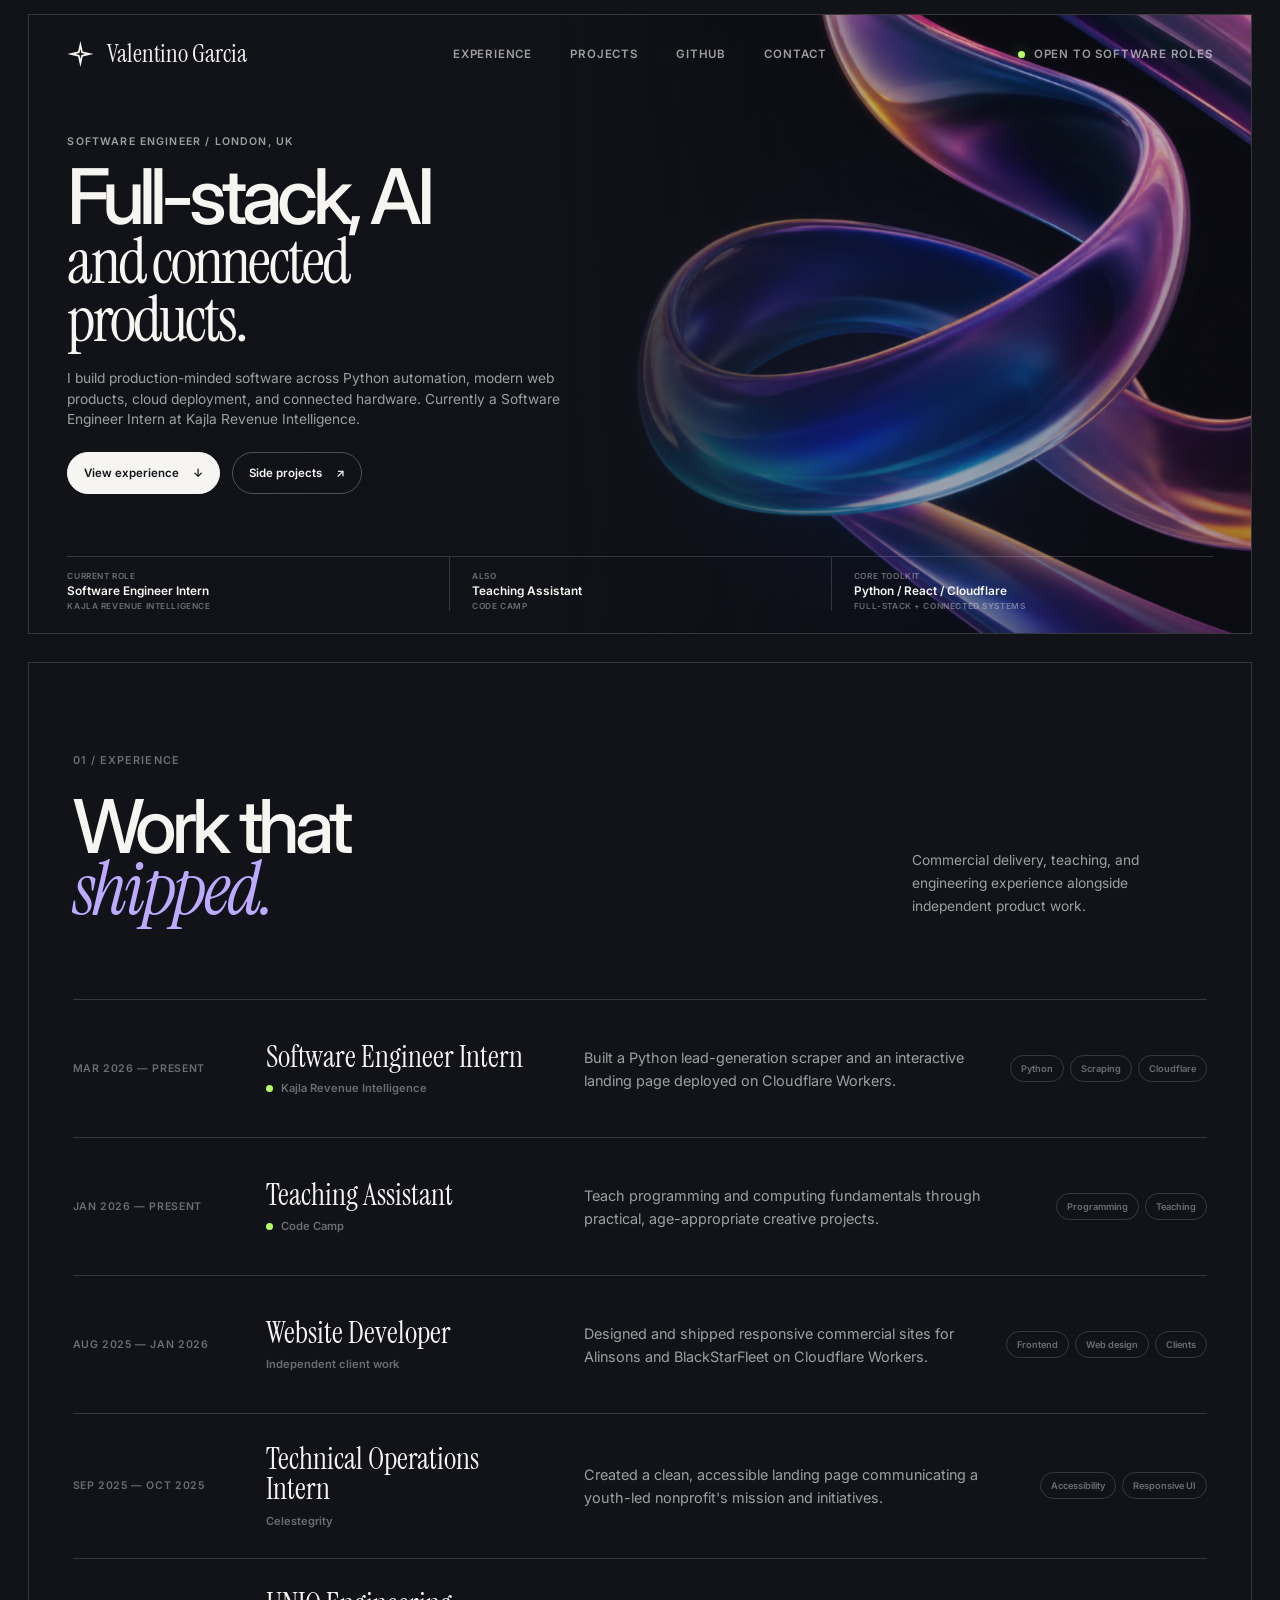
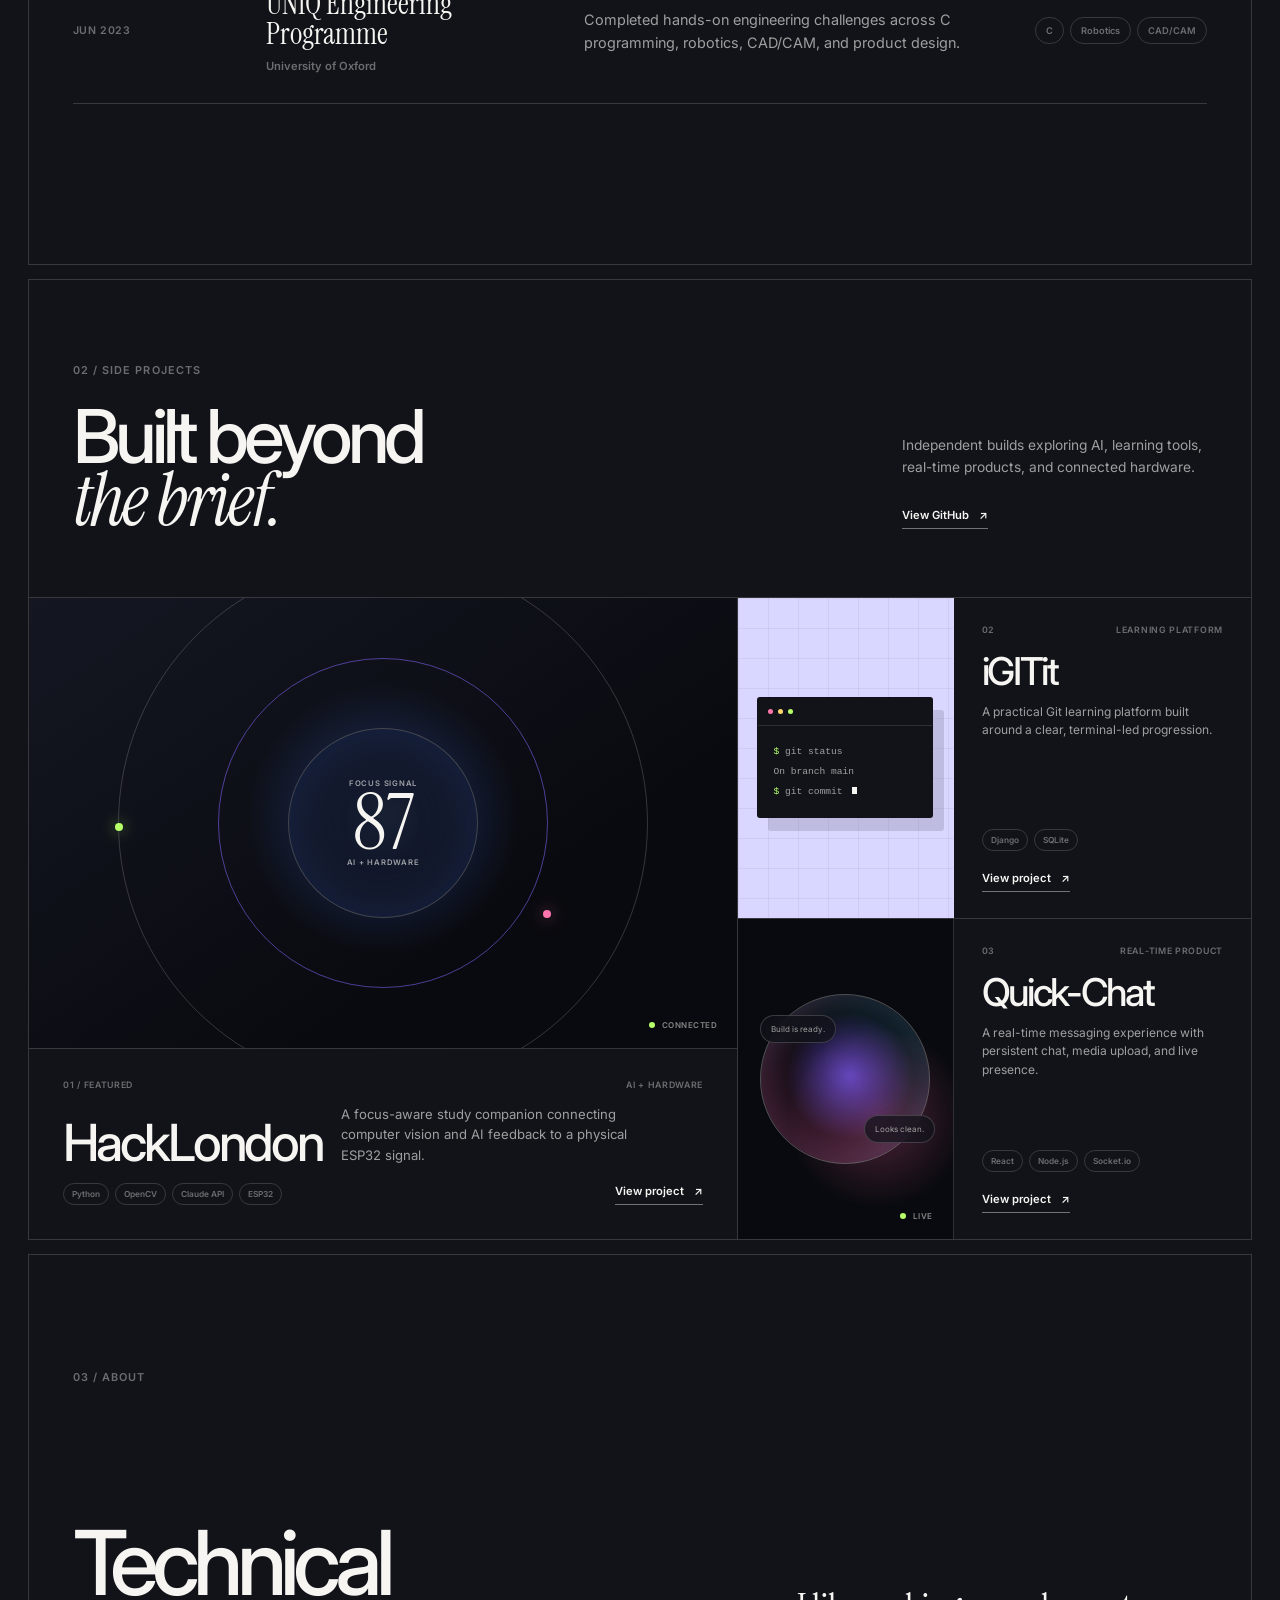
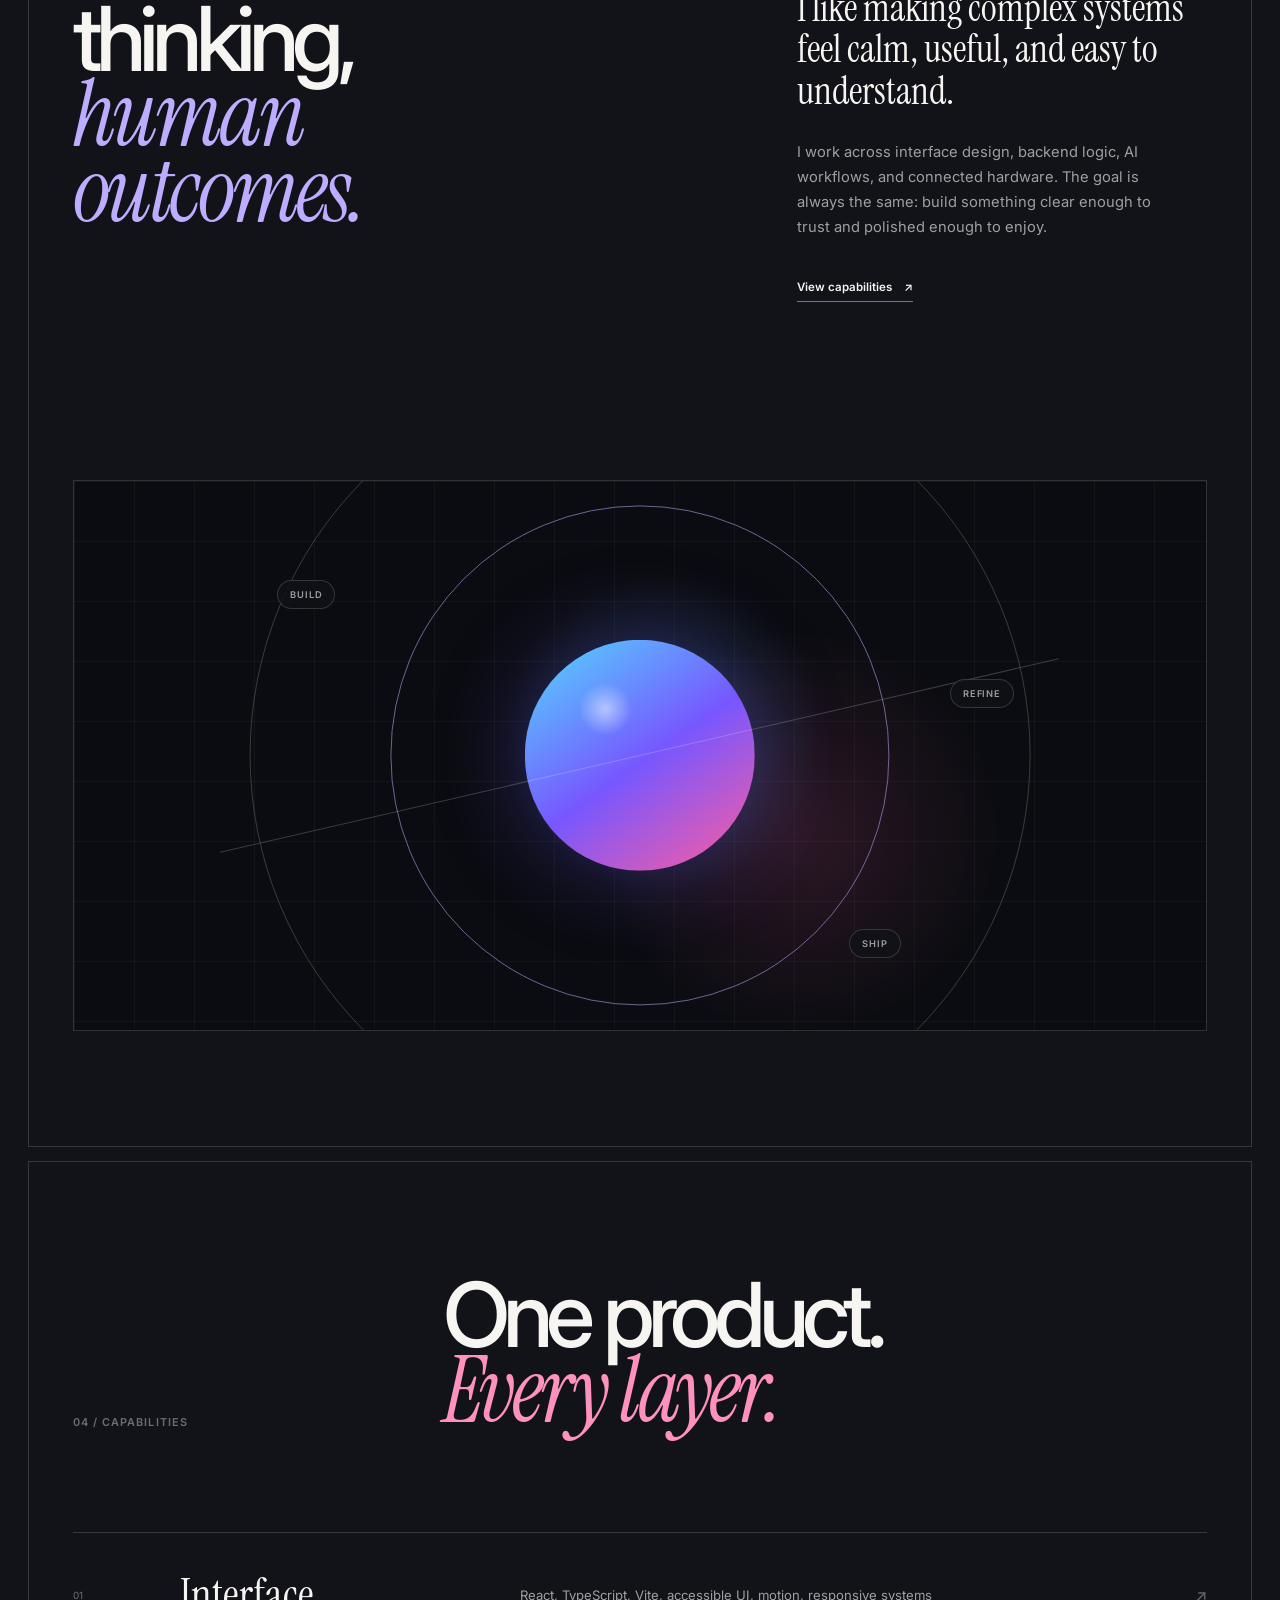
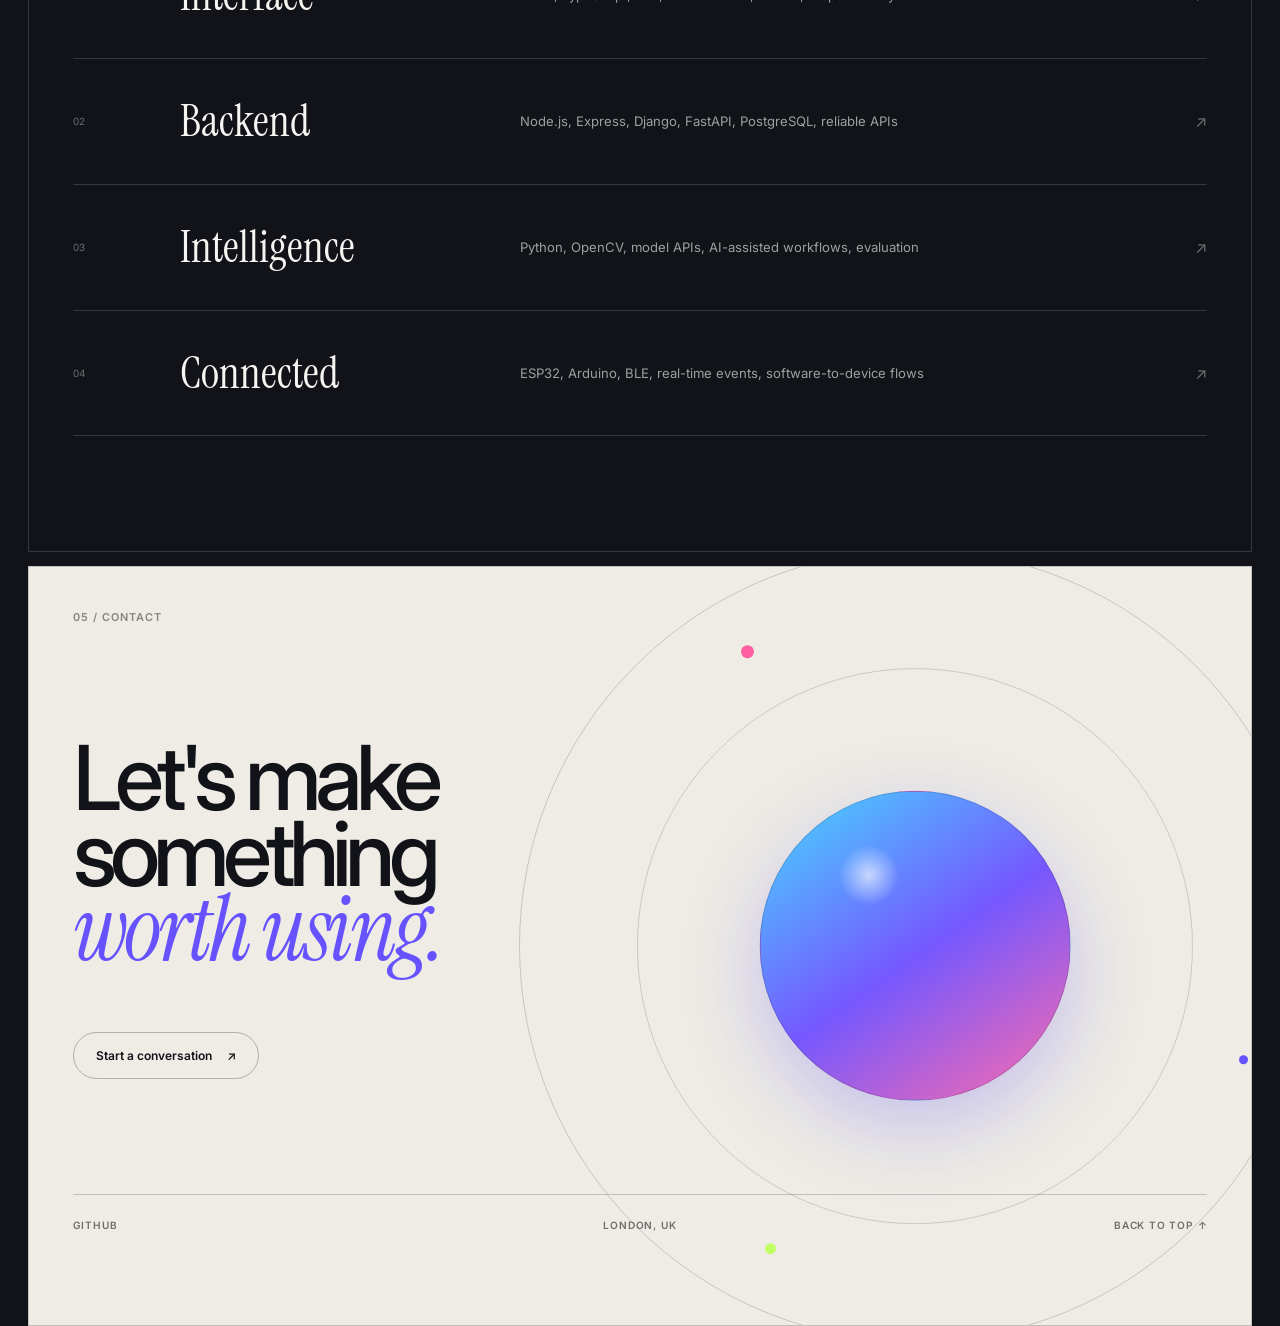
==== commit ba23a6ce: "chore: save current work for further improvements" ====
--- a/minimal-abstract/index.html
+++ b/minimal-abstract/index.html
@@ -28,179 +28,286 @@
         <header class="site-header">
           <a class="brand" href="#top" aria-label="Valentino Garcia home">
             <span class="brand-mark" aria-hidden="true"></span>
-            <span>valentino</span>
+            <span>Valentino Garcia</span>
           </a>
 
           <nav aria-label="Primary navigation">
-            <a href="#work">Work</a>
-            <a href="#about">About</a>
+            <a href="#experience">Experience</a>
+            <a href="#work">Projects</a>
+            <a href="https://github.com/darkcom109" target="_blank" rel="noreferrer">GitHub</a>
             <a href="#contact">Contact</a>
           </nav>
 
-          <p class="availability"><span></span>Available for work</p>
+          <p class="availability">
+            <i aria-hidden="true"></i>
+            <span class="availability-full">Open to software roles</span>
+            <span class="availability-short">Open</span>
+          </p>
         </header>
 
         <div class="hero-copy">
-          <p class="eyebrow">Independent developer / London</p>
+          <p class="eyebrow">Software engineer / London, UK</p>
           <h1 id="hero-title">
-            Digital products
-            <span>with clarity and character.</span>
+            Full-stack, AI
+            <span>and connected products.</span>
           </h1>
           <div class="hero-intro">
             <p>
-              I&apos;m Valentino, a software engineer building useful web products, AI tools, and connected experiences.
+              I build production-minded software across Python automation, modern web products, cloud deployment, and
+              connected hardware. Currently a Software Engineer Intern at Kajla Revenue Intelligence.
             </p>
-            <a href="#work">View selected work <span aria-hidden="true">&nearr;</span></a>
-          </div>
-        </div>
-
-        <div class="hero-footer" aria-label="Portfolio information">
-          <span>Portfolio / 2026</span>
-          <span class="hero-line"></span>
-          <a href="#work">Scroll to explore <span aria-hidden="true">&darr;</span></a>
+            <div class="hero-actions">
+              <a class="hero-action-primary" href="#experience">View experience <span aria-hidden="true">&darr;</span></a>
+              <a href="#work">Side projects <span aria-hidden="true">&nearr;</span></a>
+            </div>
+          </div>
+        </div>
+
+        <div class="hero-proof" aria-label="Current experience and core technologies">
+          <div>
+            <span>Current role</span>
+            <strong>Software Engineer Intern</strong>
+            <small>Kajla Revenue Intelligence</small>
+          </div>
+          <div>
+            <span>Also</span>
+            <strong>Teaching Assistant</strong>
+            <small>Code Camp</small>
+          </div>
+          <div>
+            <span>Core toolkit</span>
+            <strong>Python / React / Cloudflare</strong>
+            <small>Full-stack + connected systems</small>
+          </div>
         </div>
       </section>
 
       <section class="work page-section" id="work" aria-labelledby="work-title">
-        <header class="section-heading reveal">
-          <p class="section-index">01 / Selected work</p>
-          <h2 id="work-title">Built to be <em>used.</em></h2>
-          <p class="section-summary">
-            A selection of product experiments spanning intelligent interfaces, learning tools, and real-time systems.
-          </p>
+        <header class="work-compact-heading reveal">
+          <div>
+            <p class="section-index">02 / Side projects</p>
+            <h2 id="work-title">Built beyond <em>the brief.</em></h2>
+          </div>
+          <div class="work-heading-copy">
+            <p>Independent builds exploring AI, learning tools, real-time products, and connected hardware.</p>
+            <a href="https://github.com/darkcom109" target="_blank" rel="noreferrer">
+              View GitHub <span aria-hidden="true">&nearr;</span>
+            </a>
+          </div>
         </header>
 
-        <div class="project-list">
-          <article class="project project-featured reveal">
+        <div class="project-showcase">
+          <article class="project-tile project-tile-featured reveal">
             <a
-              class="project-visual visual-focus"
+              class="project-tile-visual tile-focus-visual"
               href="https://github.com/darkcom109/HackLondon2026"
               target="_blank"
               rel="noreferrer"
               aria-label="View HackLondon2026 on GitHub"
             >
-              <div class="focus-orbit orbit-one"></div>
-              <div class="focus-orbit orbit-two"></div>
-              <div class="focus-core">
-                <span>Focus</span>
+              <div class="tile-orbit tile-orbit-one"></div>
+              <div class="tile-orbit tile-orbit-two"></div>
+              <div class="tile-focus-readout">
+                <span>Focus signal</span>
                 <strong>87</strong>
-                <small>live score</small>
-              </div>
-              <div class="focus-device">
+                <small>AI + hardware</small>
+              </div>
+              <div class="tile-status">
                 <i></i>
-                <span>ESP32 connected</span>
-              </div>
-              <p class="visual-note">Computer vision / AI / Hardware</p>
+                <span>Connected</span>
+              </div>
             </a>
 
-            <div class="project-copy">
-              <div class="project-meta">
-                <span>01</span>
-                <span>AI product</span>
-                <span>2026</span>
+            <div class="project-tile-copy">
+              <div class="project-tile-meta">
+                <span>01 / Featured</span>
+                <span>AI + Hardware</span>
               </div>
               <h3>HackLondon</h3>
               <p>
                 A focus-aware study companion connecting computer vision and AI feedback to a physical ESP32 signal.
               </p>
-              <ul class="project-tags" aria-label="HackLondon technologies">
+              <ul class="project-tile-tags" aria-label="HackLondon technologies">
                 <li>Python</li>
                 <li>OpenCV</li>
                 <li>Claude API</li>
                 <li>ESP32</li>
               </ul>
-              <a class="project-link" href="https://github.com/darkcom109/HackLondon2026" target="_blank" rel="noreferrer">
-                Explore project <span aria-hidden="true">&nearr;</span>
+              <a
+                class="project-tile-link"
+                href="https://github.com/darkcom109/HackLondon2026"
+                target="_blank"
+                rel="noreferrer"
+              >
+                View project <span aria-hidden="true">&nearr;</span>
               </a>
             </div>
           </article>
 
-          <article class="project reveal">
+          <article class="project-tile project-tile-compact reveal">
             <a
-              class="project-visual visual-git"
+              class="project-tile-visual tile-git-visual"
               href="https://github.com/darkcom109/iGITit"
               target="_blank"
               rel="noreferrer"
               aria-label="View iGITit on GitHub"
             >
-              <div class="git-window">
-                <div class="git-bar"><i></i><i></i><i></i><span>lesson / 04</span></div>
-                <div class="git-lines">
+              <div class="tile-terminal">
+                <div class="tile-terminal-bar"><i></i><i></i><i></i></div>
+                <div class="tile-terminal-lines">
                   <p><span>$</span> git status</p>
-                  <p class="git-response">On branch main</p>
-                  <p><span>$</span> git add .</p>
-                  <p><span>$</span> git commit -m <em>&quot;progress&quot;</em><b></b></p>
+                  <p>On branch main</p>
+                  <p><span>$</span> git commit <b></b></p>
                 </div>
               </div>
-              <p class="visual-note">Learn by doing</p>
             </a>
 
-            <div class="project-copy">
-              <div class="project-meta">
+            <div class="project-tile-copy">
+              <div class="project-tile-meta">
                 <span>02</span>
                 <span>Learning platform</span>
-                <span>2025</span>
               </div>
               <h3>iGITit</h3>
               <p>A practical Git learning platform built around a clear, terminal-led progression.</p>
-              <ul class="project-tags" aria-label="iGITit technologies">
+              <ul class="project-tile-tags" aria-label="iGITit technologies">
                 <li>Django</li>
                 <li>SQLite</li>
-                <li>Render</li>
               </ul>
-              <a class="project-link" href="https://github.com/darkcom109/iGITit" target="_blank" rel="noreferrer">
-                Explore project <span aria-hidden="true">&nearr;</span>
+              <a class="project-tile-link" href="https://github.com/darkcom109/iGITit" target="_blank" rel="noreferrer">
+                View project <span aria-hidden="true">&nearr;</span>
               </a>
             </div>
           </article>
 
-          <article class="project reveal">
+          <article class="project-tile project-tile-compact reveal">
             <a
-              class="project-visual visual-chat"
+              class="project-tile-visual tile-chat-visual"
               href="https://github.com/darkcom109/Quick-Chat"
               target="_blank"
               rel="noreferrer"
               aria-label="View Quick-Chat on GitHub"
             >
-              <div class="chat-orb"></div>
-              <div class="chat-card chat-card-one">
-                <span>VG</span>
-                <p>Build is ready.</p>
-              </div>
-              <div class="chat-card chat-card-two">
-                <span>01</span>
-                <p>Looks clean.</p>
-              </div>
-              <div class="chat-status"><i></i>Live connection</div>
-              <p class="visual-note">Real-time messaging</p>
+              <div class="tile-chat-orb"></div>
+              <p class="tile-message tile-message-one">Build is ready.</p>
+              <p class="tile-message tile-message-two">Looks clean.</p>
+              <div class="tile-status"><i></i><span>Live</span></div>
             </a>
 
-            <div class="project-copy">
-              <div class="project-meta">
+            <div class="project-tile-copy">
+              <div class="project-tile-meta">
                 <span>03</span>
-                <span>Real-time web</span>
-                <span>2025</span>
+                <span>Real-time product</span>
               </div>
               <h3>Quick-Chat</h3>
               <p>A real-time messaging experience with persistent chat, media upload, and live presence.</p>
-              <ul class="project-tags" aria-label="Quick-Chat technologies">
+              <ul class="project-tile-tags" aria-label="Quick-Chat technologies">
                 <li>React</li>
                 <li>Node.js</li>
-                <li>MongoDB</li>
                 <li>Socket.io</li>
               </ul>
-              <a class="project-link" href="https://github.com/darkcom109/Quick-Chat" target="_blank" rel="noreferrer">
-                Explore project <span aria-hidden="true">&nearr;</span>
+              <a
+                class="project-tile-link"
+                href="https://github.com/darkcom109/Quick-Chat"
+                target="_blank"
+                rel="noreferrer"
+              >
+                View project <span aria-hidden="true">&nearr;</span>
               </a>
             </div>
           </article>
         </div>
+      </section>
+
+      <section class="experience page-section" id="experience" aria-labelledby="experience-title">
+        <header class="experience-heading reveal">
+          <div>
+            <p class="section-index">01 / Experience</p>
+            <h2 id="experience-title">Work that <em>shipped.</em></h2>
+          </div>
+          <p>
+            Commercial delivery, teaching, and engineering experience alongside independent product work.
+          </p>
+        </header>
+
+        <div class="experience-list">
+          <article class="experience-item reveal">
+            <time datetime="2026-03">Mar 2026 — Present</time>
+            <div>
+              <h3>Software Engineer Intern</h3>
+              <p class="experience-company"><i></i>Kajla Revenue Intelligence</p>
+            </div>
+            <p>Built a Python lead-generation scraper and an interactive landing page deployed on Cloudflare Workers.</p>
+            <ul aria-label="Kajla skills">
+              <li>Python</li>
+              <li>Scraping</li>
+              <li>Cloudflare</li>
+            </ul>
+          </article>
+
+          <article class="experience-item reveal">
+            <time datetime="2026-01">Jan 2026 — Present</time>
+            <div>
+              <h3>Teaching Assistant</h3>
+              <p class="experience-company"><i></i>Code Camp</p>
+            </div>
+            <p>Teach programming and computing fundamentals through practical, age-appropriate creative projects.</p>
+            <ul aria-label="Code Camp skills">
+              <li>Programming</li>
+              <li>Teaching</li>
+            </ul>
+          </article>
+
+          <article class="experience-item reveal">
+            <time datetime="2025-08">Aug 2025 — Jan 2026</time>
+            <div>
+              <h3>Website Developer</h3>
+              <p class="experience-company">Independent client work</p>
+            </div>
+            <p>Designed and shipped responsive commercial sites for Alinsons and BlackStarFleet on Cloudflare Workers.</p>
+            <ul aria-label="Client website skills">
+              <li>Frontend</li>
+              <li>Web design</li>
+              <li>Clients</li>
+            </ul>
+          </article>
+
+          <article class="experience-item reveal">
+            <time datetime="2025-09">Sep 2025 — Oct 2025</time>
+            <div>
+              <h3>Technical Operations Intern</h3>
+              <p class="experience-company">Celestegrity</p>
+            </div>
+            <p>Created a clean, accessible landing page communicating a youth-led nonprofit&apos;s mission and initiatives.</p>
+            <ul aria-label="Celestegrity skills">
+              <li>Accessibility</li>
+              <li>Responsive UI</li>
+            </ul>
+          </article>
+
+          <article class="experience-item reveal">
+            <time datetime="2023-06">Jun 2023</time>
+            <div>
+              <h3>UNIQ Engineering Programme</h3>
+              <p class="experience-company">University of Oxford</p>
+            </div>
+            <p>Completed hands-on engineering challenges across C programming, robotics, CAD/CAM, and product design.</p>
+            <ul aria-label="Oxford UNIQ skills">
+              <li>C</li>
+              <li>Robotics</li>
+              <li>CAD/CAM</li>
+            </ul>
+          </article>
+        </div>
+
+        <p class="experience-extra reveal">
+          Earlier creative experience includes social video editing, graphic design, and digital content production.
+        </p>
       </section>
 
       <section class="about page-section" id="about" aria-labelledby="about-title">
         <div class="about-layout">
           <div class="about-heading reveal">
-            <p class="section-index">02 / About</p>
+            <p class="section-index">03 / About</p>
             <h2 id="about-title">
               Technical thinking,
               <em>human outcomes.</em>
@@ -232,7 +339,7 @@
 
       <section class="capabilities page-section" id="capabilities" aria-labelledby="capabilities-title">
         <header class="capabilities-heading reveal">
-          <p class="section-index">03 / Capabilities</p>
+          <p class="section-index">04 / Capabilities</p>
           <h2 id="capabilities-title">One product. <em>Every layer.</em></h2>
         </header>
 
@@ -268,7 +375,7 @@
         <div class="contact-orbit" aria-hidden="true">
           <i></i><i></i><i></i>
         </div>
-        <p class="section-index reveal">04 / Contact</p>
+        <p class="section-index reveal">05 / Contact</p>
         <div class="contact-main reveal">
           <h2 id="contact-title">Let&apos;s make something <em>worth using.</em></h2>
           <a href="mailto:your.email@example.com">Start a conversation <span aria-hidden="true">&nearr;</span></a>
--- a/minimal-abstract/styles.css
+++ b/minimal-abstract/styles.css
@@ -14,7 +14,9 @@
 }
 
 html {
-  scroll-behavior: auto;
+  scroll-behavior: smooth;
+  scrollbar-width: none;
+  -ms-overflow-style: none;
 }
 
 body {
@@ -25,6 +27,42 @@
   font-family: Inter, Arial, sans-serif;
 }
 
+main {
+  display: flex;
+  flex-direction: column;
+}
+
+.hero {
+  order: 1;
+}
+
+.experience {
+  order: 2;
+}
+
+.work {
+  order: 3;
+}
+
+.about {
+  order: 4;
+}
+
+.capabilities {
+  order: 5;
+}
+
+.contact {
+  order: 6;
+}
+
+html::-webkit-scrollbar,
+body::-webkit-scrollbar {
+  display: none;
+  width: 0;
+  height: 0;
+}
+
 a {
   color: inherit;
   text-decoration: none;
@@ -34,10 +72,10 @@
   position: relative;
   display: grid;
   width: var(--page);
-  min-height: calc(100svh - 28px);
+  min-height: clamp(620px, 78svh, 760px);
   grid-template-rows: auto 1fr auto;
   margin: 14px auto;
-  padding: clamp(24px, 3.4vw, 52px);
+  padding: clamp(24px, 3vw, 44px);
   overflow: hidden;
   border: 1px solid var(--line);
   background: #111319;
@@ -50,7 +88,7 @@
   z-index: -1;
   content: "";
   background:
-    linear-gradient(90deg, rgba(17, 19, 25, 0.98) 0%, rgba(17, 19, 25, 0.88) 37%, rgba(17, 19, 25, 0.08) 67%),
+    linear-gradient(90deg, rgba(17, 19, 25, 0.99) 0%, rgba(17, 19, 25, 0.94) 43%, rgba(17, 19, 25, 0.12) 72%),
     linear-gradient(180deg, rgba(17, 19, 25, 0.08), rgba(17, 19, 25, 0.28));
   pointer-events: none;
 }
@@ -95,14 +133,43 @@
   animation: reveal-down 850ms 100ms both;
 }
 
+.brand-lockup {
+  display: flex;
+  width: fit-content;
+  align-items: center;
+  gap: clamp(18px, 2vw, 30px);
+}
+
 .brand {
   display: inline-flex;
   width: fit-content;
   align-items: center;
   gap: 14px;
   font-family: "Instrument Serif", Georgia, serif;
-  font-size: clamp(1.7rem, 2.2vw, 2.45rem);
+  font-size: clamp(1.55rem, 1.9vw, 2.15rem);
   line-height: 1;
+}
+
+.brand-lockup > p {
+  display: grid;
+  gap: 3px;
+  margin: 0;
+  padding-left: clamp(18px, 2vw, 30px);
+  border-left: 1px solid var(--line);
+  color: var(--faint);
+  font-size: 0.52rem;
+  letter-spacing: 0.08em;
+  line-height: 1.35;
+  text-transform: uppercase;
+}
+
+.brand-lockup > p strong {
+  color: var(--muted);
+  font-weight: 600;
+}
+
+.brand-lockup > p span {
+  white-space: nowrap;
 }
 
 .brand-mark {
@@ -180,22 +247,27 @@
   color: var(--muted);
 }
 
-.availability span {
+.availability i {
   width: 7px;
   height: 7px;
+  flex: 0 0 auto;
   border-radius: 50%;
   background: var(--accent);
   box-shadow: 0 0 14px rgba(182, 255, 105, 0.45);
   animation: status-pulse 2.2s ease-in-out infinite;
 }
 
+.availability-short {
+  display: none;
+}
+
 .hero-copy {
   align-self: center;
-  padding: clamp(64px, 9vh, 116px) 0 clamp(48px, 7vh, 90px);
+  padding: clamp(42px, 6vh, 68px) 0 clamp(32px, 4vh, 46px);
 }
 
 .eyebrow {
-  margin: 0 0 clamp(24px, 3vh, 38px);
+  margin: 0 0 clamp(18px, 2.4vh, 28px);
   color: var(--muted);
   font-size: 0.72rem;
   font-weight: 600;
@@ -205,9 +277,9 @@
 }
 
 h1 {
-  max-width: 10ch;
+  max-width: 9.5ch;
   margin: 0;
-  font-size: clamp(4.8rem, 8.5vw, 9.2rem);
+  font-size: clamp(4.2rem, 6.7vw, 7.4rem);
   font-weight: 500;
   line-height: 0.82;
   letter-spacing: -0.075em;
@@ -215,7 +287,7 @@
 
 h1 > span {
   display: block;
-  width: 11ch;
+  width: 10.5ch;
   margin-top: 0.07em;
   font-family: "Instrument Serif", Georgia, serif;
   font-size: 0.83em;
@@ -230,39 +302,91 @@
 }
 
 .hero-intro {
-  display: grid;
-  width: min(680px, 54vw);
-  align-items: end;
-  grid-template-columns: minmax(0, 1fr) auto;
-  gap: 48px;
-  margin-top: clamp(38px, 5vh, 62px);
+  display: flex;
+  width: min(610px, 51vw);
+  align-items: flex-start;
+  flex-direction: column;
+  gap: 22px;
+  margin-top: clamp(26px, 3.5vh, 40px);
   animation: reveal-up 900ms 580ms both;
 }
 
 .hero-intro p {
-  max-width: 47ch;
+  max-width: 61ch;
   margin: 0;
   color: var(--muted);
-  font-size: clamp(0.88rem, 1vw, 1rem);
-  line-height: 1.65;
-}
-
-.hero-intro a {
+  font-size: clamp(0.86rem, 0.95vw, 0.98rem);
+  line-height: 1.6;
+}
+
+.hero-actions {
+  display: flex;
+  flex-wrap: wrap;
+  gap: 12px;
+}
+
+.hero-actions a {
   display: inline-flex;
+  min-height: 42px;
   align-items: center;
-  gap: 12px;
-  padding-bottom: 7px;
-  border-bottom: 1px solid rgba(246, 245, 242, 0.5);
-  font-size: 0.78rem;
+  gap: 14px;
+  padding: 0 16px;
+  border: 1px solid rgba(246, 245, 242, 0.28);
+  border-radius: 999px;
+  font-size: 0.72rem;
   font-weight: 600;
   white-space: nowrap;
-  transition: border-color 180ms ease, gap 180ms ease;
-}
-
-.hero-intro a:hover,
-.hero-intro a:focus-visible {
+  transition: border-color 180ms ease, gap 180ms ease, background 180ms ease, color 180ms ease;
+}
+
+.hero-actions .hero-action-primary {
+  border-color: var(--ink);
+  color: var(--bg);
+  background: var(--ink);
+}
+
+.hero-actions a:hover,
+.hero-actions a:focus-visible {
   gap: 18px;
   border-color: var(--ink);
+}
+
+.hero-actions .hero-action-primary:hover,
+.hero-actions .hero-action-primary:focus-visible {
+  color: var(--ink);
+  background: transparent;
+}
+
+.hero-proof {
+  display: grid;
+  grid-template-columns: repeat(3, minmax(0, 1fr));
+  border-top: 1px solid var(--line);
+  animation: reveal-up 850ms 720ms both;
+}
+
+.hero-proof > div {
+  display: grid;
+  gap: 3px;
+  padding: 18px 22px 0 0;
+}
+
+.hero-proof > div + div {
+  padding-left: 22px;
+  border-left: 1px solid var(--line);
+}
+
+.hero-proof span,
+.hero-proof small {
+  color: var(--faint);
+  font-size: 0.52rem;
+  font-weight: 600;
+  letter-spacing: 0.07em;
+  text-transform: uppercase;
+}
+
+.hero-proof strong {
+  font-size: 0.74rem;
+  font-weight: 600;
 }
 
 .hero-footer {
@@ -1165,8 +1289,8 @@
 }
 
 .js .reveal {
-  opacity: 1;
-  transform: none;
+  opacity: 0;
+  transform: translateY(28px);
   transition: opacity 850ms ease, transform 850ms cubic-bezier(0.2, 0.8, 0.2, 1);
 }
 
@@ -1287,18 +1411,78 @@
   }
 }
 
+@media (min-width: 901px) and (max-height: 900px) {
+  .hero {
+    min-height: 620px;
+    padding: 26px clamp(34px, 3vw, 44px) 22px;
+  }
+
+  .hero-copy {
+    padding: 24px 0 18px;
+  }
+
+  .eyebrow {
+    margin-bottom: 18px;
+    font-size: 0.66rem;
+  }
+
+  h1 {
+    font-size: clamp(4rem, min(6vw, 12vh), 6.5rem);
+  }
+
+  .hero-intro {
+    margin-top: 20px;
+  }
+
+  .hero-intro p {
+    line-height: 1.5;
+  }
+
+  .hero-proof > div {
+    padding-top: 14px;
+  }
+}
+
+@media (min-width: 901px) and (max-height: 740px) {
+  .hero {
+    min-height: 580px;
+    padding-top: 22px;
+    padding-bottom: 18px;
+  }
+
+  .hero-copy {
+    padding: 18px 0 12px;
+  }
+
+  .eyebrow {
+    margin-bottom: 12px;
+  }
+
+  h1 {
+    font-size: clamp(3.8rem, min(5.8vw, 11.5vh), 5.9rem);
+  }
+
+  .hero-intro {
+    margin-top: 18px;
+  }
+}
+
 @media (max-width: 900px) {
   :root {
     --page: calc(100% - 24px);
   }
 
   .hero {
-    min-height: calc(100svh - 24px);
+    min-height: 720px;
     margin: 12px auto;
   }
 
   .site-header {
     grid-template-columns: 1fr auto;
+  }
+
+  .brand-lockup > p {
+    display: none;
   }
 
   nav {
@@ -1317,7 +1501,7 @@
   }
 
   .hero-intro {
-    width: min(590px, 80vw);
+    width: min(610px, 82vw);
   }
 }
 
@@ -1327,7 +1511,7 @@
   }
 
   .hero {
-    min-height: calc(100svh - 16px);
+    min-height: 720px;
     margin: 8px auto;
     padding: 22px 20px;
   }
@@ -1343,16 +1527,7 @@
   }
 
   .availability {
-    max-width: none;
-    font-size: 0;
-    line-height: 1;
-    text-align: right;
-  }
-
-  .availability::after {
-    content: "Open";
-    font-size: 0.56rem;
-    letter-spacing: 0.08em;
+    display: none;
   }
 
   .hero-art img {
@@ -1367,8 +1542,8 @@
   }
 
   .hero-copy {
-    align-self: end;
-    padding: 120px 0 40px;
+    align-self: center;
+    padding: 78px 0 34px;
   }
 
   .eyebrow {
@@ -1378,7 +1553,7 @@
 
   h1 {
     max-width: 7.5ch;
-    font-size: clamp(3.9rem, 18vw, 5.8rem);
+    font-size: clamp(3.6rem, 17vw, 5.4rem);
     line-height: 0.79;
   }
 
@@ -1390,9 +1565,8 @@
 
   .hero-intro {
     width: 100%;
-    grid-template-columns: 1fr;
-    gap: 24px;
-    margin-top: 30px;
+    gap: 20px;
+    margin-top: 25px;
   }
 
   .hero-intro p {
@@ -1400,18 +1574,32 @@
     font-size: 0.8rem;
   }
 
-  .hero-intro a {
+  .hero-actions a {
     width: fit-content;
   }
 
-  .hero-footer {
-    grid-template-columns: auto 1fr;
-    gap: 14px;
-    font-size: 0.54rem;
-  }
-
-  .hero-footer a {
+  .hero-proof {
+    grid-template-columns: 1fr 1fr;
+  }
+
+  .hero-proof > div {
+    padding: 14px 12px 0 0;
+  }
+
+  .hero-proof > div + div {
+    padding-left: 12px;
+  }
+
+  .hero-proof > div:nth-child(2) {
     display: none;
+  }
+
+  .hero-proof > div:nth-child(3) {
+    border-left: 1px solid var(--line);
+  }
+
+  .hero-proof strong {
+    font-size: 0.65rem;
   }
 }
 
@@ -1772,3 +1960,782 @@
     display: none;
   }
 }
+
+.work-compact-heading {
+  display: grid;
+  align-items: end;
+  grid-template-columns: minmax(0, 1fr) minmax(280px, 0.42fr);
+  gap: clamp(40px, 8vw, 120px);
+  padding: clamp(54px, 6.5vw, 92px) clamp(24px, 3.4vw, 52px) clamp(42px, 5vw, 68px);
+  border-bottom: 1px solid var(--line);
+}
+
+.work-compact-heading .section-index {
+  margin-bottom: 28px;
+}
+
+.work-compact-heading h2,
+.experience-heading h2 {
+  max-width: 9ch;
+  margin: 0;
+  font-size: clamp(3.7rem, 5.8vw, 6.7rem);
+  font-weight: 500;
+  line-height: 0.86;
+  letter-spacing: -0.07em;
+}
+
+.work-compact-heading h2 em,
+.experience-heading h2 em {
+  display: block;
+  font-family: "Instrument Serif", Georgia, serif;
+  font-weight: 400;
+  letter-spacing: -0.035em;
+}
+
+.work-heading-copy {
+  padding-bottom: 4px;
+}
+
+.work-heading-copy p {
+  max-width: 39ch;
+  margin: 0 0 24px;
+  color: var(--muted);
+  font-size: 0.86rem;
+  line-height: 1.65;
+}
+
+.work-heading-copy a,
+.project-tile-link {
+  display: inline-flex;
+  width: fit-content;
+  align-items: center;
+  gap: 10px;
+  padding-bottom: 6px;
+  border-bottom: 1px solid rgba(246, 245, 242, 0.42);
+  font-size: 0.7rem;
+  font-weight: 600;
+  transition: gap 180ms ease, border-color 180ms ease;
+}
+
+.work-heading-copy a:hover,
+.work-heading-copy a:focus-visible,
+.project-tile-link:hover,
+.project-tile-link:focus-visible {
+  gap: 16px;
+  border-color: var(--ink);
+}
+
+.project-showcase {
+  display: grid;
+  grid-template-columns: minmax(0, 1.16fr) minmax(390px, 0.84fr);
+  grid-template-rows: repeat(2, 320px);
+  gap: 1px;
+  background: var(--line);
+}
+
+.project-tile {
+  position: relative;
+  display: grid;
+  min-width: 0;
+  overflow: hidden;
+  background: #111319;
+}
+
+.project-tile-featured {
+  grid-row: 1 / 3;
+  grid-template-rows: minmax(330px, 1fr) auto;
+}
+
+.project-tile-compact {
+  grid-template-columns: minmax(155px, 0.42fr) minmax(0, 0.58fr);
+}
+
+.project-tile-visual {
+  --card-x: 50%;
+  --card-y: 50%;
+  position: relative;
+  display: block;
+  min-width: 0;
+  overflow: hidden;
+  isolation: isolate;
+}
+
+.project-tile-visual::after {
+  position: absolute;
+  inset: 0;
+  z-index: -1;
+  content: "";
+  background: radial-gradient(circle at var(--card-x) var(--card-y), rgba(255, 255, 255, 0.13), transparent 28%);
+  opacity: 0;
+  transition: opacity 280ms ease;
+}
+
+.project-tile-visual:hover::after {
+  opacity: 1;
+}
+
+.project-tile-featured .project-tile-visual {
+  border-bottom: 1px solid var(--line);
+}
+
+.project-tile-compact .project-tile-visual {
+  border-right: 1px solid var(--line);
+}
+
+.project-tile-copy {
+  display: flex;
+  min-width: 0;
+  flex-direction: column;
+  padding: 26px 28px;
+}
+
+.project-tile-featured .project-tile-copy {
+  display: grid;
+  align-items: end;
+  grid-template-columns: minmax(0, 0.8fr) minmax(260px, 1.2fr);
+  gap: 14px 36px;
+  padding: 30px 34px 34px;
+}
+
+.project-tile-meta {
+  display: flex;
+  justify-content: space-between;
+  gap: 12px;
+  color: var(--faint);
+  font-size: 0.55rem;
+  font-weight: 600;
+  letter-spacing: 0.08em;
+  text-transform: uppercase;
+}
+
+.project-tile-featured .project-tile-meta {
+  grid-column: 1 / -1;
+}
+
+.project-tile-copy h3 {
+  margin: 20px 0 14px;
+  font-size: clamp(2rem, 3vw, 3.4rem);
+  font-weight: 500;
+  line-height: 0.88;
+  letter-spacing: -0.06em;
+}
+
+.project-tile-featured .project-tile-copy h3 {
+  margin: 0;
+  font-size: clamp(3rem, 4vw, 4.8rem);
+}
+
+.project-tile-copy > p {
+  max-width: 38ch;
+  margin: 0;
+  color: var(--muted);
+  font-size: 0.75rem;
+  line-height: 1.55;
+}
+
+.project-tile-featured .project-tile-copy > p {
+  align-self: center;
+  font-size: 0.82rem;
+}
+
+.project-tile-tags {
+  display: flex;
+  flex-wrap: wrap;
+  gap: 6px;
+  margin: auto 0 20px;
+  padding: 20px 0 0;
+  list-style: none;
+}
+
+.project-tile-featured .project-tile-tags {
+  margin: 0;
+  padding-top: 4px;
+}
+
+.project-tile-tags li {
+  padding: 5px 8px;
+  border: 1px solid var(--line);
+  border-radius: 999px;
+  color: var(--faint);
+  font-size: 0.52rem;
+  font-weight: 600;
+}
+
+.project-tile-featured .project-tile-link {
+  justify-self: end;
+}
+
+.tile-focus-visual {
+  background:
+    radial-gradient(circle at 51% 48%, rgba(182, 255, 105, 0.13), transparent 5%),
+    radial-gradient(circle at 50% 49%, rgba(65, 117, 255, 0.34), transparent 32%),
+    linear-gradient(145deg, #141722, #090a0f 70%);
+}
+
+.tile-orbit {
+  position: absolute;
+  top: 50%;
+  left: 50%;
+  border: 1px solid rgba(246, 245, 242, 0.18);
+  border-radius: 50%;
+  transform: translate(-50%, -50%);
+}
+
+.tile-orbit::before {
+  position: absolute;
+  top: 50%;
+  left: -4px;
+  width: 8px;
+  height: 8px;
+  border-radius: 50%;
+  content: "";
+  background: var(--accent);
+  box-shadow: 0 0 16px rgba(182, 255, 105, 0.6);
+}
+
+.tile-orbit-one {
+  width: min(43vw, 530px);
+  aspect-ratio: 1;
+  animation: orbit-spin 18s linear infinite;
+}
+
+.tile-orbit-two {
+  width: min(27vw, 330px);
+  aspect-ratio: 1;
+  border-color: rgba(128, 105, 255, 0.55);
+  animation: orbit-spin 12s linear infinite reverse;
+}
+
+.tile-orbit-two::before {
+  top: auto;
+  right: -4px;
+  bottom: 21%;
+  left: auto;
+  background: #ff75ad;
+  box-shadow: 0 0 16px rgba(255, 117, 173, 0.6);
+}
+
+.tile-focus-readout {
+  position: absolute;
+  top: 50%;
+  left: 50%;
+  display: grid;
+  width: min(17vw, 190px);
+  aspect-ratio: 1;
+  place-content: center;
+  border: 1px solid rgba(246, 245, 242, 0.22);
+  border-radius: 50%;
+  background: rgba(17, 19, 25, 0.62);
+  box-shadow: inset 0 0 55px rgba(61, 114, 255, 0.2);
+  text-align: center;
+  transform: translate(-50%, -50%);
+  backdrop-filter: blur(12px);
+}
+
+.tile-focus-readout span,
+.tile-focus-readout small {
+  color: var(--muted);
+  font-size: 0.48rem;
+  font-weight: 600;
+  letter-spacing: 0.1em;
+  text-transform: uppercase;
+}
+
+.tile-focus-readout strong {
+  margin: -3px 0;
+  font-family: "Instrument Serif", Georgia, serif;
+  font-size: clamp(3.5rem, 6vw, 6.4rem);
+  font-weight: 400;
+  line-height: 1;
+}
+
+.tile-status {
+  position: absolute;
+  right: 20px;
+  bottom: 18px;
+  display: flex;
+  align-items: center;
+  gap: 7px;
+  color: rgba(246, 245, 242, 0.52);
+  font-size: 0.5rem;
+  font-weight: 600;
+  letter-spacing: 0.06em;
+  text-transform: uppercase;
+}
+
+.tile-status i {
+  width: 6px;
+  height: 6px;
+  border-radius: 50%;
+  background: var(--accent);
+  animation: status-pulse 1.8s ease-in-out infinite;
+}
+
+.tile-git-visual {
+  display: grid;
+  place-items: center;
+  background:
+    linear-gradient(rgba(17, 19, 25, 0.05) 1px, transparent 1px),
+    linear-gradient(90deg, rgba(17, 19, 25, 0.05) 1px, transparent 1px),
+    #d9d6ff;
+  background-size: 30px 30px;
+}
+
+.tile-terminal {
+  width: 82%;
+  overflow: hidden;
+  border: 1px solid rgba(17, 19, 25, 0.26);
+  border-radius: 3px;
+  background: #111319;
+  box-shadow: 11px 13px 0 rgba(17, 19, 25, 0.13);
+  transition: box-shadow 300ms ease, transform 300ms ease;
+}
+
+.tile-git-visual:hover .tile-terminal {
+  box-shadow: 6px 7px 0 rgba(17, 19, 25, 0.15);
+  transform: translate(5px, 5px);
+}
+
+.tile-terminal-bar {
+  display: flex;
+  min-height: 28px;
+  align-items: center;
+  gap: 5px;
+  padding: 0 10px;
+  border-bottom: 1px solid rgba(246, 245, 242, 0.12);
+}
+
+.tile-terminal-bar i {
+  width: 5px;
+  height: 5px;
+  border-radius: 50%;
+  background: #ff75ad;
+}
+
+.tile-terminal-bar i:nth-child(2) {
+  background: #ffd66e;
+}
+
+.tile-terminal-bar i:nth-child(3) {
+  background: var(--accent);
+}
+
+.tile-terminal-lines {
+  padding: 20px 15px;
+  color: var(--muted);
+  font-family: Consolas, "Courier New", monospace;
+  font-size: clamp(0.5rem, 0.75vw, 0.68rem);
+}
+
+.tile-terminal-lines p {
+  margin: 0 0 9px;
+}
+
+.tile-terminal-lines p:last-child {
+  margin-bottom: 0;
+}
+
+.tile-terminal-lines span {
+  color: var(--accent);
+}
+
+.tile-terminal-lines b {
+  display: inline-block;
+  width: 5px;
+  height: 0.8em;
+  margin-left: 4px;
+  background: var(--ink);
+  animation: cursor-blink 1s steps(1) infinite;
+}
+
+.tile-chat-visual {
+  background:
+    radial-gradient(circle at 52% 49%, rgba(127, 91, 255, 0.7), transparent 32%),
+    radial-gradient(circle at 65% 62%, rgba(255, 99, 166, 0.28), transparent 37%),
+    #090a0f;
+}
+
+.tile-chat-orb {
+  position: absolute;
+  top: 50%;
+  left: 50%;
+  width: min(15vw, 170px);
+  aspect-ratio: 1;
+  border: 1px solid rgba(246, 245, 242, 0.3);
+  border-radius: 50%;
+  box-shadow:
+    inset 16px -20px 45px rgba(255, 94, 164, 0.22),
+    inset -20px 12px 45px rgba(72, 212, 255, 0.15);
+  transform: translate(-50%, -50%);
+  animation: chat-orb-float 7s ease-in-out infinite;
+}
+
+.tile-message {
+  position: absolute;
+  margin: 0;
+  padding: 8px 10px;
+  border: 1px solid rgba(246, 245, 242, 0.18);
+  border-radius: 999px;
+  background: rgba(17, 19, 25, 0.72);
+  color: var(--muted);
+  font-size: 0.5rem;
+  backdrop-filter: blur(10px);
+}
+
+.tile-message-one {
+  top: 30%;
+  left: 10%;
+  animation: message-drift 5s ease-in-out infinite;
+}
+
+.tile-message-two {
+  right: 8%;
+  bottom: 30%;
+  animation: message-drift 5s -2.5s ease-in-out infinite;
+}
+
+.experience {
+  padding: clamp(56px, 7vw, 100px) clamp(24px, 3.4vw, 52px);
+}
+
+.experience-heading {
+  display: grid;
+  align-items: end;
+  grid-template-columns: minmax(0, 1fr) minmax(280px, 0.4fr);
+  gap: clamp(40px, 8vw, 120px);
+  margin-bottom: clamp(48px, 6vw, 78px);
+}
+
+.experience-heading .section-index {
+  margin-bottom: 28px;
+}
+
+.experience-heading h2 em {
+  color: #bdaaff;
+}
+
+.experience-heading > p {
+  max-width: 42ch;
+  margin: 0 0 5px;
+  color: var(--muted);
+  font-size: 0.86rem;
+  line-height: 1.65;
+}
+
+.experience-list {
+  border-top: 1px solid var(--line);
+}
+
+.experience-item {
+  display: grid;
+  min-width: 0;
+  align-items: center;
+  grid-template-columns: minmax(155px, 0.24fr) minmax(280px, 0.62fr) minmax(340px, 1fr) auto;
+  gap: clamp(20px, 3vw, 46px);
+  min-height: 138px;
+  padding: 30px 0;
+  border-bottom: 1px solid var(--line);
+}
+
+.experience-item > * {
+  min-width: 0;
+}
+
+.experience-item time {
+  color: var(--faint);
+  font-size: 0.66rem;
+  font-weight: 600;
+  letter-spacing: 0.06em;
+  text-transform: uppercase;
+}
+
+.experience-item h3 {
+  margin: 0 0 9px;
+  font-family: "Instrument Serif", Georgia, serif;
+  font-size: clamp(1.9rem, 2.35vw, 2.75rem);
+  font-weight: 400;
+  line-height: 1;
+}
+
+.experience-company {
+  display: flex;
+  align-items: center;
+  gap: 8px;
+  margin: 0;
+  color: var(--faint);
+  font-size: 0.7rem;
+  font-weight: 600;
+}
+
+.experience-company i {
+  width: 7px;
+  height: 7px;
+  border-radius: 50%;
+  background: var(--accent);
+}
+
+.experience-item > p {
+  max-width: 56ch;
+  margin: 0;
+  color: var(--muted);
+  font-size: 0.9rem;
+  line-height: 1.6;
+  overflow-wrap: anywhere;
+}
+
+.experience-item ul {
+  display: flex;
+  justify-content: flex-end;
+  flex-wrap: wrap;
+  gap: 6px;
+  margin: 0;
+  padding: 0;
+  list-style: none;
+}
+
+.experience-item li {
+  padding: 7px 10px;
+  border: 1px solid var(--line);
+  border-radius: 999px;
+  color: var(--faint);
+  font-size: 0.58rem;
+  font-weight: 600;
+  white-space: nowrap;
+}
+
+.experience-extra {
+  max-width: 62ch;
+  margin: 32px 0 0 auto;
+  color: var(--faint);
+  font-size: 0.76rem;
+  line-height: 1.6;
+  text-align: right;
+}
+
+@media (max-width: 1200px) {
+  .brand-lockup > p {
+    display: none;
+  }
+
+  nav {
+    gap: 24px;
+  }
+
+  .project-showcase {
+    grid-template-columns: minmax(0, 1.05fr) minmax(340px, 0.95fr);
+  }
+
+  .project-tile-featured .project-tile-copy {
+    grid-template-columns: 1fr;
+  }
+
+  .project-tile-featured .project-tile-link {
+    justify-self: start;
+  }
+
+  .experience-item {
+    grid-template-columns: 120px minmax(220px, 0.6fr) 1fr;
+  }
+
+  .experience-item ul {
+    grid-column: 3;
+    justify-content: flex-start;
+  }
+}
+
+@media (max-width: 900px) {
+  .work-compact-heading,
+  .experience-heading {
+    grid-template-columns: 1fr;
+    gap: 24px;
+  }
+
+  .project-showcase {
+    grid-template-columns: 1fr 1fr;
+    grid-template-rows: auto auto;
+  }
+
+  .project-tile-featured {
+    grid-row: auto;
+    grid-column: 1 / -1;
+    grid-template-columns: minmax(0, 1fr) minmax(300px, 0.8fr);
+    grid-template-rows: 460px;
+  }
+
+  .project-tile-featured .project-tile-visual {
+    border-right: 1px solid var(--line);
+    border-bottom: 0;
+  }
+
+  .project-tile-featured .project-tile-copy {
+    align-content: center;
+  }
+
+  .project-tile-compact {
+    grid-template-columns: 1fr;
+    grid-template-rows: 220px auto;
+  }
+
+  .project-tile-compact .project-tile-visual {
+    border-right: 0;
+    border-bottom: 1px solid var(--line);
+  }
+
+  .tile-orbit-one {
+    width: min(60vw, 500px);
+  }
+
+  .tile-orbit-two {
+    width: min(38vw, 310px);
+  }
+
+  .tile-focus-readout {
+    width: min(25vw, 190px);
+  }
+
+  .tile-chat-orb {
+    width: min(25vw, 170px);
+  }
+
+  .experience-item {
+    grid-template-columns: 140px 1fr;
+    gap: 12px 28px;
+    padding: 24px 0;
+  }
+
+  .experience-item > p,
+  .experience-item ul {
+    grid-column: 2;
+  }
+}
+
+@media (max-width: 620px) {
+  .work-compact-heading,
+  .experience {
+    padding: 62px 20px 48px;
+  }
+
+  .work-compact-heading h2,
+  .experience-heading h2 {
+    font-size: clamp(3.4rem, 15vw, 5rem);
+  }
+
+  .project-showcase {
+    grid-template-columns: 1fr;
+  }
+
+  .project-tile-featured {
+    grid-column: auto;
+    grid-template-columns: 1fr;
+    grid-template-rows: 360px auto;
+  }
+
+  .project-tile-featured .project-tile-visual {
+    border-right: 0;
+    border-bottom: 1px solid var(--line);
+  }
+
+  .project-tile-featured .project-tile-copy {
+    padding: 28px 20px 32px;
+  }
+
+  .project-tile-compact {
+    grid-template-columns: minmax(128px, 0.42fr) minmax(0, 0.58fr);
+    grid-template-rows: minmax(280px, auto);
+  }
+
+  .project-tile-compact .project-tile-visual {
+    border-right: 1px solid var(--line);
+    border-bottom: 0;
+  }
+
+  .project-tile-copy {
+    padding: 22px 18px;
+  }
+
+  .project-tile-meta {
+    font-size: 0.48rem;
+  }
+
+  .project-tile-meta span:last-child {
+    text-align: right;
+  }
+
+  .project-tile-copy h3 {
+    font-size: 2.15rem;
+  }
+
+  .project-tile-copy > p {
+    font-size: 0.69rem;
+  }
+
+  .project-tile-tags li:nth-child(n + 3) {
+    display: none;
+  }
+
+  .tile-orbit-one {
+    width: 120vw;
+  }
+
+  .tile-orbit-two {
+    width: 74vw;
+  }
+
+  .tile-focus-readout {
+    width: 44vw;
+  }
+
+  .tile-chat-orb {
+    width: 35vw;
+  }
+
+  .tile-message-one {
+    left: 5%;
+  }
+
+  .tile-message-two {
+    right: 4%;
+  }
+
+  .experience-heading {
+    margin-bottom: 42px;
+  }
+
+  .experience-item {
+    grid-template-columns: 1fr;
+    gap: 12px;
+    padding: 26px 0;
+  }
+
+  .experience-item > p,
+  .experience-item ul {
+    grid-column: auto;
+  }
+
+  .experience-item ul {
+    justify-content: flex-start;
+    padding-top: 4px;
+  }
+
+  .experience-extra {
+    margin-top: 24px;
+    text-align: left;
+  }
+
+  .about {
+    padding-top: 62px;
+  }
+
+  .about-art {
+    min-height: 330px;
+  }
+
+  .capabilities {
+    padding-top: 62px;
+    padding-bottom: 62px;
+  }
+
+  .contact-main {
+    min-height: calc(100svh - 230px);
+  }
+}
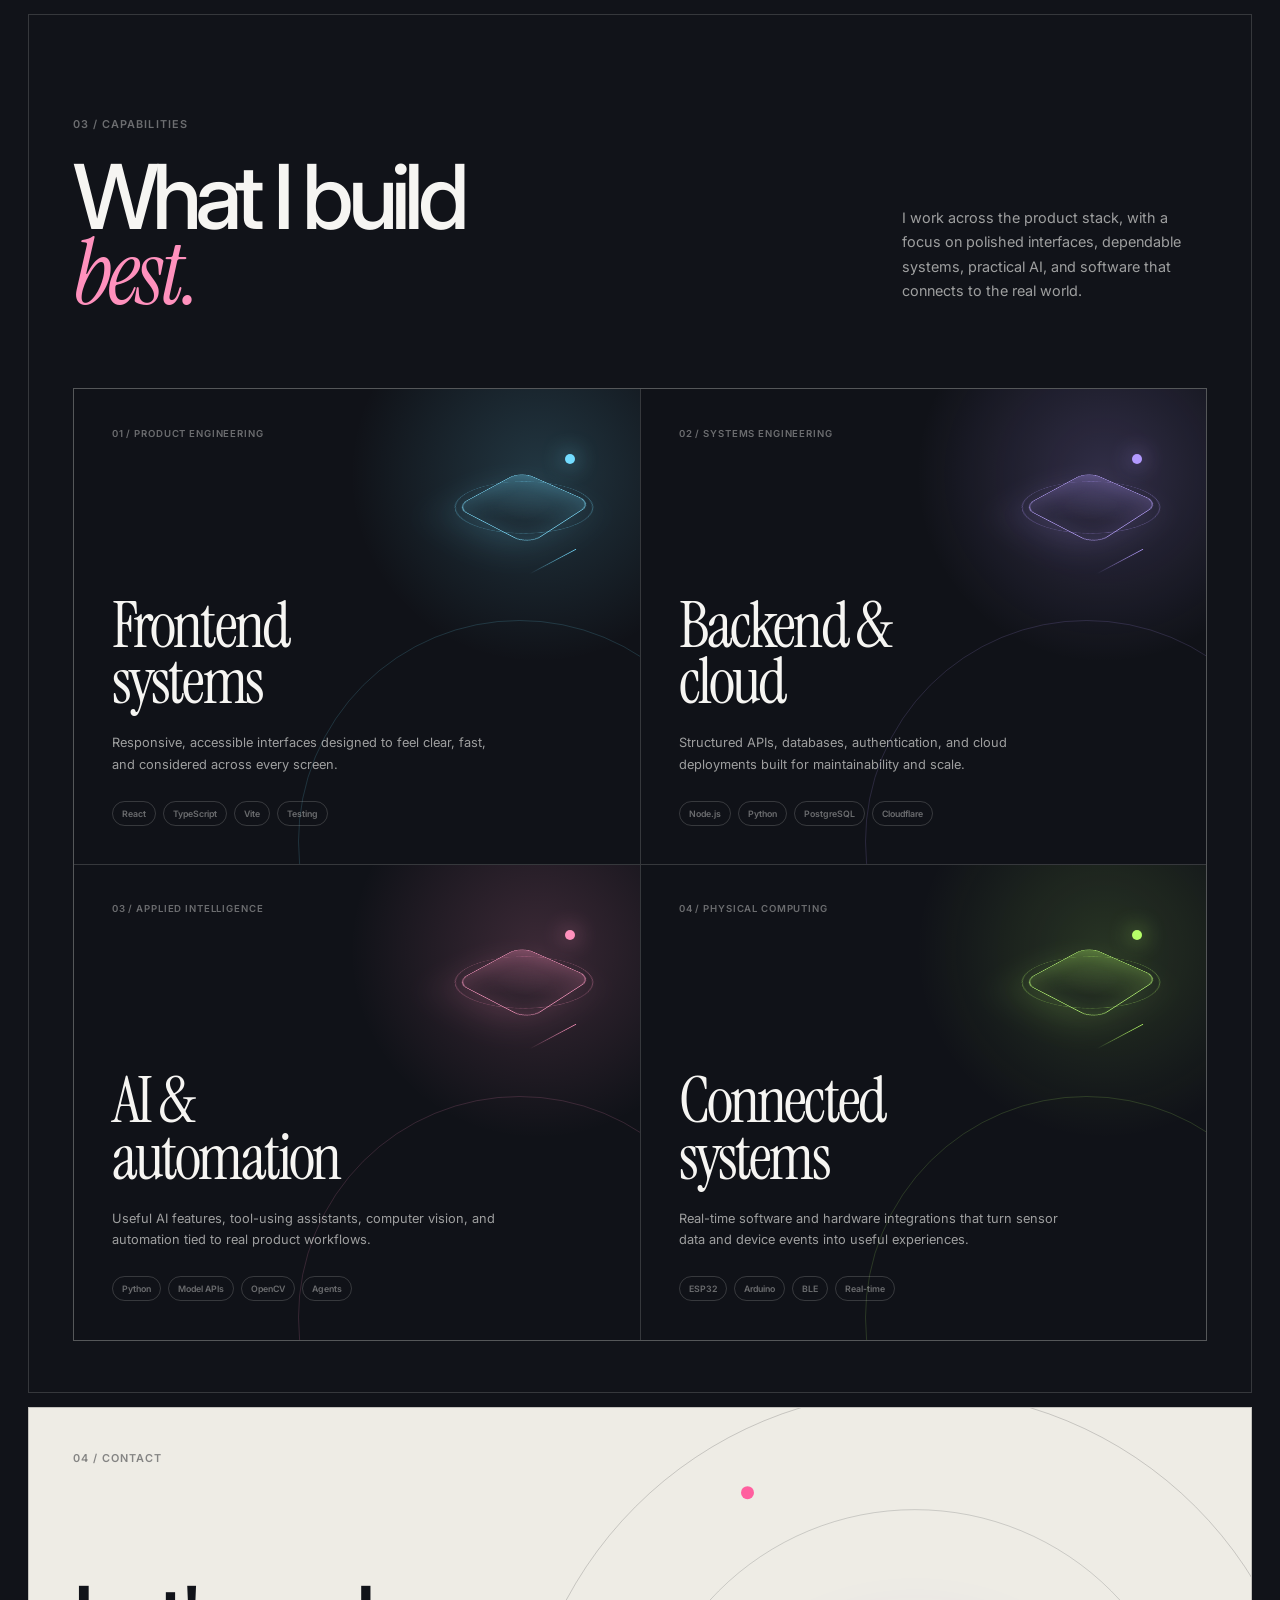
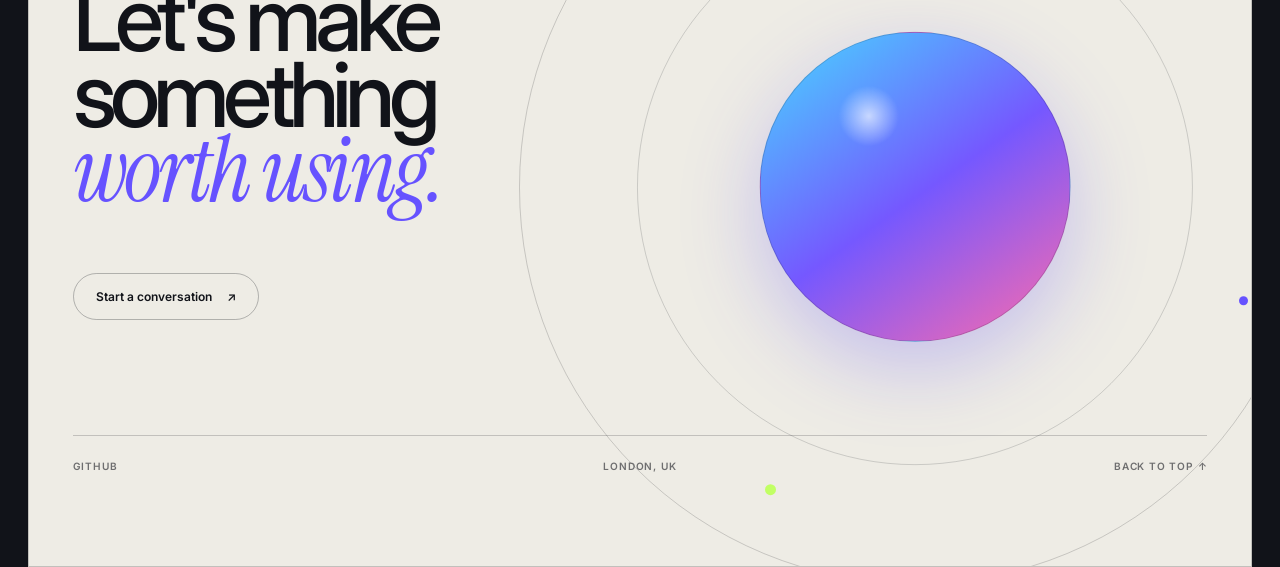
==== commit 6a253a03: "chore: ensure work is saved and AI audit codebase" ====
--- a/minimal-abstract/index.html
+++ b/minimal-abstract/index.html
@@ -49,7 +49,7 @@
           <p class="eyebrow">Software engineer / London, UK</p>
           <h1 id="hero-title">
             Full-stack, AI
-            <span>and connected products.</span>
+            <span>& connected systems.</span>
           </h1>
           <div class="hero-intro">
             <p>
@@ -99,43 +99,62 @@
         <div class="project-showcase">
           <article class="project-tile project-tile-featured reveal">
             <a
-              class="project-tile-visual tile-focus-visual"
-              href="https://github.com/darkcom109/HackLondon2026"
+              class="project-tile-visual tile-remedy-visual"
+              href="https://github.com/darkcom109/RemedyDose"
               target="_blank"
               rel="noreferrer"
-              aria-label="View HackLondon2026 on GitHub"
+              aria-label="View RemedyDose on GitHub"
             >
-              <div class="tile-orbit tile-orbit-one"></div>
-              <div class="tile-orbit tile-orbit-two"></div>
-              <div class="tile-focus-readout">
-                <span>Focus signal</span>
-                <strong>87</strong>
-                <small>AI + hardware</small>
-              </div>
+              <div class="remedy-orbit remedy-orbit-one"></div>
+              <div class="remedy-orbit remedy-orbit-two"></div>
+              <div class="remedy-phone">
+                <div class="remedy-phone-top">
+                  <span>9:41</span>
+                  <i></i>
+                </div>
+                <div class="remedy-greeting">
+                  <small>Good morning</small>
+                  <strong>Today&apos;s medication</strong>
+                </div>
+                <div class="remedy-dose-card">
+                  <div>
+                    <span>Amoxicillin</span>
+                    <small>500 mg / 1 capsule</small>
+                  </div>
+                  <time datetime="08:00">08:00</time>
+                  <i></i>
+                </div>
+                <div class="remedy-progress">
+                  <span>2 of 3 doses complete</span>
+                  <b><i></i></b>
+                </div>
+              </div>
+              <div class="remedy-ai"><strong>AI</strong><span>Ask Remedy</span></div>
               <div class="tile-status">
                 <i></i>
-                <span>Connected</span>
+                <span>Scheduled</span>
               </div>
             </a>
 
             <div class="project-tile-copy">
               <div class="project-tile-meta">
                 <span>01 / Featured</span>
-                <span>AI + Hardware</span>
-              </div>
-              <h3>HackLondon</h3>
+                <span>Mobile health</span>
+              </div>
+              <h3>RemedyDose</h3>
               <p>
-                A focus-aware study companion connecting computer vision and AI feedback to a physical ESP32 signal.
+                A full-stack medication companion with biometric authentication, scheduled reminders, cloud health logs,
+                and AI-powered assistance.
               </p>
-              <ul class="project-tile-tags" aria-label="HackLondon technologies">
-                <li>Python</li>
-                <li>OpenCV</li>
-                <li>Claude API</li>
-                <li>ESP32</li>
+              <ul class="project-tile-tags" aria-label="RemedyDose technologies">
+                <li>React Native</li>
+                <li>Expo</li>
+                <li>Appwrite</li>
+                <li>Hugging Face</li>
               </ul>
               <a
                 class="project-tile-link"
-                href="https://github.com/darkcom109/HackLondon2026"
+                href="https://github.com/darkcom109/RemedyDose"
                 target="_blank"
                 rel="noreferrer"
               >
@@ -179,40 +198,54 @@
             </div>
           </article>
 
-          <article class="project-tile project-tile-compact reveal">
-            <a
-              class="project-tile-visual tile-chat-visual"
-              href="https://github.com/darkcom109/Quick-Chat"
-              target="_blank"
-              rel="noreferrer"
-              aria-label="View Quick-Chat on GitHub"
+          <article class="project-tile project-tile-compact project-tile-speed reveal">
+            <div
+              class="project-tile-visual tile-speed-visual"
+              role="img"
+              aria-label="Speed.ai productivity dashboard showing tasks, finance, forecasting, and an AI assistant"
             >
-              <div class="tile-chat-orb"></div>
-              <p class="tile-message tile-message-one">Build is ready.</p>
-              <p class="tile-message tile-message-two">Looks clean.</p>
-              <div class="tile-status"><i></i><span>Live</span></div>
-            </a>
+              <div class="speed-app">
+                <div class="speed-topbar">
+                  <strong>speed<span>.ai</span></strong>
+                  <i></i>
+                </div>
+                <div class="speed-body">
+                  <div class="speed-rail" aria-hidden="true">
+                    <i></i><i></i><i></i><i></i>
+                  </div>
+                  <div class="speed-dashboard">
+                    <small>Good morning</small>
+                    <strong>Your day, in sync.</strong>
+                    <div class="speed-summary">
+                      <span><small>Tasks</small><b>08</b></span>
+                      <span><small>Saved</small><b>74%</b></span>
+                    </div>
+                    <div class="speed-chart" aria-hidden="true">
+                      <i></i><i></i><i></i><i></i><i></i><i></i>
+                    </div>
+                    <div class="speed-assistant"><i>AI</i><span>Plan my afternoon</span></div>
+                  </div>
+                </div>
+              </div>
+              <div class="tile-status"><i></i><span>In development</span></div>
+            </div>
 
             <div class="project-tile-copy">
               <div class="project-tile-meta">
                 <span>03</span>
-                <span>Real-time product</span>
-              </div>
-              <h3>Quick-Chat</h3>
-              <p>A real-time messaging experience with persistent chat, media upload, and live presence.</p>
-              <ul class="project-tile-tags" aria-label="Quick-Chat technologies">
-                <li>React</li>
+                <span>Productivity workspace</span>
+              </div>
+              <h3>speed.ai</h3>
+              <p>A full-stack workspace unifying tasks, finances, forecasts, notes, live transport, and a tool-using AI assistant.</p>
+              <ul class="project-tile-tags" aria-label="speed.ai technologies">
+                <li>React 19</li>
+                <li>TypeScript</li>
                 <li>Node.js</li>
-                <li>Socket.io</li>
-              </ul>
-              <a
-                class="project-tile-link"
-                href="https://github.com/darkcom109/Quick-Chat"
-                target="_blank"
-                rel="noreferrer"
-              >
-                View project <span aria-hidden="true">&nearr;</span>
-              </a>
+                <li>PostgreSQL</li>
+              </ul>
+              <span class="project-tile-link project-tile-private">
+                Private build <span aria-hidden="true">&bull;</span>
+              </span>
             </div>
           </article>
         </div>
@@ -304,69 +337,85 @@
         </p>
       </section>
 
-      <section class="about page-section" id="about" aria-labelledby="about-title">
-        <div class="about-layout">
-          <div class="about-heading reveal">
-            <p class="section-index">03 / About</p>
-            <h2 id="about-title">
-              Technical thinking,
-              <em>human outcomes.</em>
-            </h2>
-          </div>
-
-          <div class="about-copy reveal">
-            <p class="about-lead">
-              I like making complex systems feel calm, useful, and easy to understand.
-            </p>
-            <p>
-              I work across interface design, backend logic, AI workflows, and connected hardware. The goal is always
-              the same: build something clear enough to trust and polished enough to enjoy.
-            </p>
-            <a href="#capabilities">View capabilities <span aria-hidden="true">&nearr;</span></a>
-          </div>
-
-          <div class="about-art reveal" aria-hidden="true">
-            <div class="about-disc disc-one"></div>
-            <div class="about-disc disc-two"></div>
-            <div class="about-disc disc-three"></div>
-            <div class="about-axis"></div>
-            <span class="about-label label-build">Build</span>
-            <span class="about-label label-refine">Refine</span>
-            <span class="about-label label-ship">Ship</span>
-          </div>
-        </div>
-      </section>
-
       <section class="capabilities page-section" id="capabilities" aria-labelledby="capabilities-title">
         <header class="capabilities-heading reveal">
-          <p class="section-index">04 / Capabilities</p>
-          <h2 id="capabilities-title">One product. <em>Every layer.</em></h2>
+          <div>
+            <p class="section-index">03 / Capabilities</p>
+            <h2 id="capabilities-title">What I build <em>best.</em></h2>
+          </div>
+          <p>
+            I work across the product stack, with a focus on polished interfaces, dependable systems, practical AI,
+            and software that connects to the real world.
+          </p>
         </header>
 
         <div class="capability-list">
-          <article class="capability reveal">
-            <span>01</span>
-            <h3>Interface</h3>
-            <p>React, TypeScript, Vite, accessible UI, motion, responsive systems</p>
-            <i aria-hidden="true">&nearr;</i>
-          </article>
-          <article class="capability reveal">
-            <span>02</span>
-            <h3>Backend</h3>
-            <p>Node.js, Express, Django, FastAPI, PostgreSQL, reliable APIs</p>
-            <i aria-hidden="true">&nearr;</i>
-          </article>
-          <article class="capability reveal">
-            <span>03</span>
-            <h3>Intelligence</h3>
-            <p>Python, OpenCV, model APIs, AI-assisted workflows, evaluation</p>
-            <i aria-hidden="true">&nearr;</i>
-          </article>
-          <article class="capability reveal">
-            <span>04</span>
-            <h3>Connected</h3>
-            <p>ESP32, Arduino, BLE, real-time events, software-to-device flows</p>
-            <i aria-hidden="true">&nearr;</i>
+          <article class="capability capability-interface reveal">
+            <div class="capability-top">
+              <span>01 / Product engineering</span>
+              <div class="capability-object" aria-hidden="true"><i></i><b></b></div>
+            </div>
+            <div class="capability-copy">
+              <h3>Frontend systems</h3>
+              <p>Responsive, accessible interfaces designed to feel clear, fast, and considered across every screen.</p>
+              <ul aria-label="Frontend technologies">
+                <li>React</li>
+                <li>TypeScript</li>
+                <li>Vite</li>
+                <li>Testing</li>
+              </ul>
+            </div>
+          </article>
+
+          <article class="capability capability-backend reveal">
+            <div class="capability-top">
+              <span>02 / Systems engineering</span>
+              <div class="capability-object" aria-hidden="true"><i></i><b></b></div>
+            </div>
+            <div class="capability-copy">
+              <h3>Backend & cloud</h3>
+              <p>Structured APIs, databases, authentication, and cloud deployments built for maintainability and scale.</p>
+              <ul aria-label="Backend technologies">
+                <li>Node.js</li>
+                <li>Python</li>
+                <li>PostgreSQL</li>
+                <li>Cloudflare</li>
+              </ul>
+            </div>
+          </article>
+
+          <article class="capability capability-ai reveal">
+            <div class="capability-top">
+              <span>03 / Applied intelligence</span>
+              <div class="capability-object" aria-hidden="true"><i></i><b></b></div>
+            </div>
+            <div class="capability-copy">
+              <h3>AI & automation</h3>
+              <p>Useful AI features, tool-using assistants, computer vision, and automation tied to real product workflows.</p>
+              <ul aria-label="AI and automation technologies">
+                <li>Python</li>
+                <li>Model APIs</li>
+                <li>OpenCV</li>
+                <li>Agents</li>
+              </ul>
+            </div>
+          </article>
+
+          <article class="capability capability-connected reveal">
+            <div class="capability-top">
+              <span>04 / Physical computing</span>
+              <div class="capability-object" aria-hidden="true"><i></i><b></b></div>
+            </div>
+            <div class="capability-copy">
+              <h3>Connected systems</h3>
+              <p>Real-time software and hardware integrations that turn sensor data and device events into useful experiences.</p>
+              <ul aria-label="Connected system technologies">
+                <li>ESP32</li>
+                <li>Arduino</li>
+                <li>BLE</li>
+                <li>Real-time</li>
+              </ul>
+            </div>
           </article>
         </div>
       </section>
@@ -375,7 +424,7 @@
         <div class="contact-orbit" aria-hidden="true">
           <i></i><i></i><i></i>
         </div>
-        <p class="section-index reveal">05 / Contact</p>
+        <p class="section-index reveal">04 / Contact</p>
         <div class="contact-main reveal">
           <h2 id="contact-title">Let&apos;s make something <em>worth using.</em></h2>
           <a href="mailto:your.email@example.com">Start a conversation <span aria-hidden="true">&nearr;</span></a>
--- a/minimal-abstract/styles.css
+++ b/minimal-abstract/styles.css
@@ -44,16 +44,12 @@
   order: 3;
 }
 
-.about {
+.capabilities {
   order: 4;
 }
 
-.capabilities {
+.contact {
   order: 5;
-}
-
-.contact {
-  order: 6;
 }
 
 html::-webkit-scrollbar,
@@ -287,13 +283,15 @@
 
 h1 > span {
   display: block;
-  width: 10.5ch;
+  width: max-content;
+  max-width: 100%;
   margin-top: 0.07em;
   font-family: "Instrument Serif", Georgia, serif;
   font-size: 0.83em;
   font-weight: 400;
   letter-spacing: -0.045em;
   line-height: 0.9;
+  white-space: nowrap;
   animation: reveal-up 1000ms 420ms both;
 }
 
@@ -445,7 +443,6 @@
 }
 
 .section-heading h2,
-.about-heading h2,
 .capabilities-heading h2,
 .contact-main h2 {
   margin: 0;
@@ -456,7 +453,6 @@
 }
 
 .section-heading h2 em,
-.about-heading h2 em,
 .capabilities-heading h2 em,
 .contact-main h2 em {
   display: block;
@@ -695,8 +691,7 @@
   font-weight: 600;
 }
 
-.project-link,
-.about-copy a {
+.project-link {
   display: inline-flex;
   width: fit-content;
   align-items: center;
@@ -709,9 +704,7 @@
 }
 
 .project-link:hover,
-.project-link:focus-visible,
-.about-copy a:hover,
-.about-copy a:focus-visible {
+.project-link:focus-visible {
   gap: 18px;
   border-color: var(--ink);
 }
@@ -913,231 +906,212 @@
   animation: status-pulse 1.8s ease-in-out infinite;
 }
 
-.about {
-  padding: clamp(70px, 9vw, 132px) clamp(24px, 3.4vw, 52px);
-}
-
-.about-layout {
-  display: grid;
-  align-items: start;
-  grid-template-columns: minmax(0, 0.8fr) minmax(300px, 0.55fr);
-  gap: clamp(70px, 10vw, 160px);
-}
-
-.about-heading .section-index {
-  margin-bottom: clamp(70px, 11vw, 160px);
-}
-
-.about-heading h2 {
-  max-width: 8.5ch;
-}
-
-.about-heading h2 em {
-  color: #bdacff;
-}
-
-.about-copy {
-  padding-top: clamp(120px, 17vw, 250px);
-}
-
-.about-copy p {
-  max-width: 42ch;
-  margin: 0 0 22px;
+.capabilities {
+  padding: clamp(72px, 8vw, 118px) clamp(24px, 3.4vw, 52px) clamp(34px, 4vw, 58px);
+}
+
+.capabilities-heading {
+  display: grid;
+  align-items: end;
+  grid-template-columns: minmax(0, 1fr) minmax(280px, 0.42fr);
+  gap: clamp(42px, 8vw, 120px);
+  margin-bottom: clamp(54px, 6vw, 86px);
+}
+
+.capabilities-heading .section-index {
+  margin-bottom: 28px;
+}
+
+.capabilities-heading h2 {
+  max-width: 8ch;
+}
+
+.capabilities-heading h2 em {
+  color: #ff91bd;
+}
+
+.capabilities-heading > p {
+  max-width: 40ch;
+  margin: 0 0 8px;
   color: var(--muted);
-  font-size: 0.92rem;
+  font-size: 0.9rem;
   line-height: 1.7;
 }
 
-.about-copy .about-lead {
-  margin-bottom: 28px;
-  color: var(--ink);
-  font-family: "Instrument Serif", Georgia, serif;
-  font-size: clamp(1.8rem, 3vw, 3.1rem);
-  line-height: 1.08;
-}
-
-.about-copy a {
-  margin-top: 18px;
-}
-
-.about-art {
+.capability-list {
+  display: grid;
+  grid-template-columns: repeat(2, minmax(0, 1fr));
+  gap: 1px;
+  background: var(--line);
+  border: 1px solid var(--line);
+}
+
+.capability {
+  --capability-accent: #73dcff;
+  --capability-accent-soft: rgba(115, 220, 255, 0.18);
   position: relative;
-  min-height: clamp(380px, 43vw, 600px);
-  grid-column: 1 / -1;
-  margin-top: clamp(10px, 4vw, 50px);
+  display: flex;
+  min-height: clamp(390px, 36vw, 520px);
+  flex-direction: column;
+  justify-content: space-between;
+  padding: clamp(26px, 3vw, 44px);
   overflow: hidden;
-  border: 1px solid var(--line);
+  isolation: isolate;
   background:
-    radial-gradient(circle at 52% 46%, rgba(93, 198, 255, 0.16), transparent 24%),
-    radial-gradient(circle at 64% 64%, rgba(255, 98, 165, 0.14), transparent 25%),
-    #0b0c11;
-}
-
-.about-art::before {
+    radial-gradient(circle at 82% 18%, var(--capability-accent-soft), transparent 31%),
+    #101218;
+}
+
+.capability::after {
   position: absolute;
-  inset: 0;
+  right: -18%;
+  bottom: -42%;
+  z-index: -1;
+  width: 78%;
+  aspect-ratio: 1;
+  border: 1px solid color-mix(in srgb, var(--capability-accent) 38%, transparent);
+  border-radius: 50%;
   content: "";
-  background:
-    linear-gradient(rgba(255, 255, 255, 0.035) 1px, transparent 1px),
-    linear-gradient(90deg, rgba(255, 255, 255, 0.035) 1px, transparent 1px);
-  background-size: 60px 60px;
-}
-
-.about-disc {
-  position: absolute;
-  top: 50%;
-  left: 50%;
-  border: 1px solid rgba(246, 245, 242, 0.2);
-  border-radius: 50%;
-  transform: translate(-50%, -50%);
-}
-
-.disc-one {
-  width: min(61vw, 820px);
-  aspect-ratio: 1;
-  animation: orbit-spin 24s linear infinite;
-}
-
-.disc-two {
-  width: min(39vw, 520px);
-  aspect-ratio: 1;
-  border-color: rgba(189, 172, 255, 0.55);
-  animation: orbit-spin 17s linear infinite reverse;
-}
-
-.disc-three {
-  width: min(18vw, 240px);
-  aspect-ratio: 1;
-  border: 0;
-  background:
-    radial-gradient(circle at 35% 30%, rgba(255, 255, 255, 0.5), transparent 12%),
-    linear-gradient(145deg, #53d9ff, #7757ff 52%, #ff5d9e);
-  box-shadow: 0 0 90px rgba(100, 87, 255, 0.35);
-  animation: sphere-breathe 8s ease-in-out infinite;
-}
-
-.about-axis {
-  position: absolute;
-  top: 50%;
-  left: 12%;
-  width: 76%;
-  height: 1px;
-  background: rgba(246, 245, 242, 0.2);
-  transform: rotate(-13deg);
-}
-
-.about-label {
-  position: absolute;
-  padding: 8px 12px;
-  border: 1px solid var(--line);
-  border-radius: 999px;
-  background: rgba(17, 19, 25, 0.72);
-  color: var(--muted);
-  font-size: 0.58rem;
+  opacity: 0.42;
+  animation: capability-orbit 16s linear infinite;
+}
+
+.capability-backend {
+  --capability-accent: #b39aff;
+  --capability-accent-soft: rgba(179, 154, 255, 0.2);
+}
+
+.capability-ai {
+  --capability-accent: #ff91bd;
+  --capability-accent-soft: rgba(255, 145, 189, 0.18);
+}
+
+.capability-connected {
+  --capability-accent: #b6ff69;
+  --capability-accent-soft: rgba(182, 255, 105, 0.14);
+}
+
+.capability-top {
+  display: flex;
+  min-height: 170px;
+  align-items: flex-start;
+  justify-content: space-between;
+  gap: 24px;
+}
+
+.capability-top > span {
+  color: var(--faint);
+  font-size: 0.6rem;
   font-weight: 600;
   letter-spacing: 0.09em;
   text-transform: uppercase;
-  backdrop-filter: blur(12px);
-}
-
-.label-build {
-  top: 18%;
-  left: 18%;
-}
-
-.label-refine {
-  top: 36%;
+}
+
+.capability-object {
+  position: relative;
+  width: clamp(112px, 12vw, 170px);
+  aspect-ratio: 1;
+  flex: 0 0 auto;
+  perspective: 700px;
+  transform-style: preserve-3d;
+  animation: capability-float 6.5s ease-in-out infinite;
+}
+
+.capability-object::before,
+.capability-object::after,
+.capability-object i,
+.capability-object b {
+  position: absolute;
+  content: "";
+}
+
+.capability-object::before {
+  inset: 18%;
+  border: 1px solid color-mix(in srgb, var(--capability-accent) 70%, white 8%);
+  border-radius: 18%;
+  background:
+    linear-gradient(145deg, color-mix(in srgb, var(--capability-accent) 28%, transparent), transparent 72%);
+  box-shadow:
+    inset 0 0 28px color-mix(in srgb, var(--capability-accent) 16%, transparent),
+    0 18px 45px color-mix(in srgb, var(--capability-accent) 16%, transparent);
+  transform: rotateX(58deg) rotateZ(42deg);
+  animation: capability-turn 10s ease-in-out infinite;
+}
+
+.capability-object::after {
+  inset: 5%;
+  border: 1px solid color-mix(in srgb, var(--capability-accent) 34%, transparent);
+  border-radius: 50%;
+  transform: rotateX(68deg) rotateZ(-12deg);
+  animation: capability-ring 13s linear infinite;
+}
+
+.capability-object i {
+  top: 17%;
   right: 17%;
-}
-
-.label-ship {
-  right: 27%;
+  width: 10px;
+  height: 10px;
+  border-radius: 50%;
+  background: var(--capability-accent);
+  box-shadow: 0 0 22px var(--capability-accent);
+  animation: status-pulse 2.4s ease-in-out infinite;
+}
+
+.capability-object b {
+  right: 14%;
   bottom: 13%;
-}
-
-.capabilities {
-  padding: clamp(70px, 9vw, 132px) clamp(24px, 3.4vw, 52px);
-}
-
-.capabilities-heading {
-  display: grid;
-  align-items: end;
-  grid-template-columns: minmax(180px, 0.35fr) 1fr;
-  gap: clamp(40px, 8vw, 120px);
-  margin-bottom: clamp(60px, 8vw, 110px);
-}
-
-.capabilities-heading h2 {
-  max-width: 9ch;
-}
-
-.capabilities-heading h2 em {
-  color: #ff91bd;
-}
-
-.capability {
-  position: relative;
-  display: grid;
-  align-items: center;
-  grid-template-columns: minmax(55px, 0.12fr) minmax(200px, 0.48fr) minmax(300px, 1fr) auto;
-  gap: 30px;
-  min-height: 126px;
-  border-top: 1px solid var(--line);
-  transition: padding 300ms ease, background 300ms ease;
-}
-
-.capability:last-child {
-  border-bottom: 1px solid var(--line);
-}
-
-.capability::before {
-  position: absolute;
-  inset: 0;
-  z-index: -1;
-  content: "";
-  background: linear-gradient(90deg, rgba(189, 172, 255, 0.1), transparent 65%);
-  opacity: 0;
-  transition: opacity 300ms ease;
-}
-
-.capability:hover {
-  padding: 0 22px;
-}
-
-.capability:hover::before {
-  opacity: 1;
-}
-
-.capability > span {
-  color: var(--faint);
-  font-size: 0.62rem;
-}
-
-.capability h3 {
-  margin: 0;
+  width: 34%;
+  height: 1px;
+  background: linear-gradient(90deg, transparent, var(--capability-accent));
+  transform: rotate(-28deg);
+}
+
+.capability-backend .capability-object {
+  animation-delay: -1.4s;
+}
+
+.capability-ai .capability-object {
+  animation-delay: -2.8s;
+}
+
+.capability-connected .capability-object {
+  animation-delay: -4.2s;
+}
+
+.capability-copy h3 {
+  max-width: 8ch;
+  margin: 0 0 22px;
   font-family: "Instrument Serif", Georgia, serif;
-  font-size: clamp(2rem, 3.4vw, 4rem);
+  font-size: clamp(3.1rem, 5vw, 5.8rem);
   font-weight: 400;
-}
-
-.capability p {
-  max-width: 58ch;
+  line-height: 0.88;
+  letter-spacing: -0.045em;
+}
+
+.capability-copy > p {
+  max-width: 48ch;
   margin: 0;
   color: var(--muted);
-  font-size: 0.82rem;
-  line-height: 1.55;
-}
-
-.capability > i {
+  font-size: clamp(0.8rem, 0.9vw, 0.92rem);
+  line-height: 1.65;
+}
+
+.capability-copy ul {
+  display: flex;
+  flex-wrap: wrap;
+  gap: 7px;
+  margin: 26px 0 0;
+  padding: 0;
+  list-style: none;
+}
+
+.capability-copy li {
+  padding: 6px 9px;
+  border: 1px solid rgba(246, 245, 242, 0.17);
+  border-radius: 999px;
   color: var(--faint);
-  font-size: 1rem;
-  font-style: normal;
-  transition: color 200ms ease, transform 200ms ease;
-}
-
-.capability:hover > i {
-  color: var(--ink);
-  transform: translate(4px, -4px);
+  font-size: 0.55rem;
+  font-weight: 600;
 }
 
 .contact {
@@ -1359,6 +1333,36 @@
   }
 }
 
+@keyframes progress-breathe {
+  0%,
+  100% {
+    opacity: 0.72;
+    transform: scaleX(0.92);
+    transform-origin: left;
+  }
+
+  50% {
+    opacity: 1;
+    transform: scaleX(1);
+    transform-origin: left;
+  }
+}
+
+@keyframes speed-bars {
+  0%,
+  100% {
+    opacity: 0.65;
+    transform: scaleY(0.78);
+    transform-origin: bottom;
+  }
+
+  50% {
+    opacity: 1;
+    transform: scaleY(1);
+    transform-origin: bottom;
+  }
+}
+
 @keyframes cursor-blink {
   50% {
     opacity: 0;
@@ -1411,6 +1415,40 @@
   }
 }
 
+@keyframes capability-float {
+  0%,
+  100% {
+    transform: translateY(0) rotate(-2deg);
+  }
+
+  50% {
+    transform: translateY(-12px) rotate(2deg);
+  }
+}
+
+@keyframes capability-turn {
+  0%,
+  100% {
+    transform: rotateX(58deg) rotateZ(42deg) scale(0.94);
+  }
+
+  50% {
+    transform: rotateX(48deg) rotateZ(132deg) scale(1.04);
+  }
+}
+
+@keyframes capability-ring {
+  to {
+    transform: rotateX(68deg) rotateZ(348deg);
+  }
+}
+
+@keyframes capability-orbit {
+  to {
+    transform: rotate(360deg);
+  }
+}
+
 @media (min-width: 901px) and (max-height: 900px) {
   .hero {
     min-height: 620px;
@@ -1558,8 +1596,8 @@
   }
 
   h1 > span {
-    width: 8ch;
-    font-size: 0.76em;
+    width: max-content;
+    font-size: clamp(2.15rem, 10.5vw, 4.1rem);
     line-height: 0.92;
   }
 
@@ -1600,6 +1638,12 @@
 
   .hero-proof strong {
     font-size: 0.65rem;
+  }
+}
+
+@media (max-width: 380px) {
+  h1 > span {
+    font-size: 7.6vw;
   }
 }
 
@@ -1642,13 +1686,6 @@
     margin-top: 72px;
   }
 
-  .about-layout {
-    gap: 70px;
-  }
-
-  .capability {
-    grid-template-columns: 55px minmax(180px, 0.5fr) 1fr auto;
-  }
 }
 
 @media (max-width: 900px) {
@@ -1704,43 +1741,21 @@
     width: min(50vw, 390px);
   }
 
-  .about-layout {
-    grid-template-columns: 1fr;
-    gap: 44px;
-  }
-
-  .about-heading .section-index {
-    margin-bottom: 80px;
-  }
-
-  .about-copy {
-    padding-top: 0;
-  }
-
-  .about-art {
-    grid-column: auto;
-  }
-
-  .disc-one {
-    width: min(90vw, 700px);
-  }
-
-  .disc-two {
-    width: min(60vw, 470px);
-  }
-
-  .disc-three {
-    width: min(27vw, 210px);
-  }
-
   .capabilities-heading {
     grid-template-columns: 1fr;
-    gap: 44px;
+    gap: 30px;
+  }
+
+  .capabilities-heading > p {
+    max-width: 54ch;
+  }
+
+  .capability-list {
+    grid-template-columns: minmax(0, 1fr);
   }
 
   .capability {
-    grid-template-columns: 45px minmax(160px, 0.48fr) 1fr auto;
-    gap: 18px;
+    min-height: 400px;
   }
 
   .contact-main {
@@ -1764,7 +1779,6 @@
   }
 
   .section-heading h2,
-  .about-heading h2,
   .capabilities-heading h2,
   .contact-main h2 {
     font-size: clamp(3.55rem, 16vw, 5.4rem);
@@ -1853,81 +1867,48 @@
     bottom: 29%;
   }
 
-  .about,
   .capabilities {
-    padding: 68px 20px;
-  }
-
-  .about-heading .section-index {
-    margin-bottom: 64px;
-  }
-
-  .about-heading h2 {
-    max-width: 7.3ch;
-  }
-
-  .about-copy .about-lead {
-    font-size: 2rem;
-  }
-
-  .about-copy p {
-    font-size: 0.82rem;
-  }
-
-  .about-art {
-    min-height: 390px;
-    margin-top: 10px;
-  }
-
-  .disc-one {
-    width: 135vw;
-  }
-
-  .disc-two {
-    width: 84vw;
-  }
-
-  .disc-three {
-    width: 39vw;
-  }
-
-  .label-build {
-    top: 15%;
-    left: 7%;
-  }
-
-  .label-refine {
-    top: 27%;
-    right: 7%;
-  }
-
-  .label-ship {
-    right: 12%;
-    bottom: 10%;
+    padding: 64px 16px 28px;
   }
 
   .capabilities-heading {
-    margin-bottom: 58px;
+    gap: 26px;
+    margin-bottom: 48px;
+  }
+
+  .capabilities-heading .section-index {
+    margin-bottom: 20px;
+  }
+
+  .capabilities-heading > p {
+    font-size: 0.8rem;
   }
 
   .capability {
-    min-height: 170px;
-    align-content: center;
-    grid-template-columns: 38px 1fr auto;
-    gap: 10px 14px;
-  }
-
-  .capability h3 {
-    font-size: 2.5rem;
-  }
-
-  .capability p {
-    grid-column: 2 / -1;
-    font-size: 0.73rem;
-  }
-
-  .capability:hover {
-    padding: 0 12px;
+    min-height: 410px;
+    padding: 24px 20px 28px;
+  }
+
+  .capability-top {
+    min-height: 145px;
+  }
+
+  .capability-object {
+    width: 112px;
+  }
+
+  .capability-copy h3 {
+    max-width: 9ch;
+    margin-bottom: 18px;
+    font-size: clamp(3rem, 14vw, 4.2rem);
+  }
+
+  .capability-copy > p {
+    font-size: 0.76rem;
+  }
+
+  .capability-copy ul {
+    margin-top: 22px;
   }
 
   .contact {
@@ -2092,7 +2073,7 @@
 .project-tile-featured .project-tile-copy {
   display: grid;
   align-items: end;
-  grid-template-columns: minmax(0, 0.8fr) minmax(260px, 1.2fr);
+  grid-template-columns: minmax(320px, 0.95fr) minmax(0, 1.05fr);
   gap: 14px 36px;
   padding: 30px 34px 34px;
 }
@@ -2165,14 +2146,14 @@
   justify-self: end;
 }
 
-.tile-focus-visual {
+.tile-remedy-visual {
   background:
-    radial-gradient(circle at 51% 48%, rgba(182, 255, 105, 0.13), transparent 5%),
-    radial-gradient(circle at 50% 49%, rgba(65, 117, 255, 0.34), transparent 32%),
-    linear-gradient(145deg, #141722, #090a0f 70%);
-}
-
-.tile-orbit {
+    radial-gradient(circle at 34% 36%, rgba(93, 222, 255, 0.22), transparent 25%),
+    radial-gradient(circle at 69% 67%, rgba(149, 102, 255, 0.3), transparent 32%),
+    linear-gradient(145deg, #101823, #090a0f 72%);
+}
+
+.remedy-orbit {
   position: absolute;
   top: 50%;
   left: 50%;
@@ -2181,72 +2162,200 @@
   transform: translate(-50%, -50%);
 }
 
-.tile-orbit::before {
+.remedy-orbit::before {
   position: absolute;
-  top: 50%;
-  left: -4px;
+  top: 26%;
+  left: 2%;
   width: 8px;
   height: 8px;
   border-radius: 50%;
   content: "";
-  background: var(--accent);
-  box-shadow: 0 0 16px rgba(182, 255, 105, 0.6);
-}
-
-.tile-orbit-one {
+  background: #5ddeff;
+  box-shadow: 0 0 16px rgba(93, 222, 255, 0.65);
+}
+
+.remedy-orbit-one {
   width: min(43vw, 530px);
   aspect-ratio: 1;
   animation: orbit-spin 18s linear infinite;
 }
 
-.tile-orbit-two {
-  width: min(27vw, 330px);
+.remedy-orbit-two {
+  width: min(30vw, 360px);
   aspect-ratio: 1;
-  border-color: rgba(128, 105, 255, 0.55);
+  border-color: rgba(167, 119, 255, 0.52);
   animation: orbit-spin 12s linear infinite reverse;
 }
 
-.tile-orbit-two::before {
+.remedy-orbit-two::before {
   top: auto;
   right: -4px;
-  bottom: 21%;
+  bottom: 29%;
   left: auto;
-  background: #ff75ad;
-  box-shadow: 0 0 16px rgba(255, 117, 173, 0.6);
-}
-
-.tile-focus-readout {
+  background: #a977ff;
+  box-shadow: 0 0 16px rgba(169, 119, 255, 0.65);
+}
+
+.remedy-phone {
   position: absolute;
   top: 50%;
   left: 50%;
-  display: grid;
-  width: min(17vw, 190px);
-  aspect-ratio: 1;
-  place-content: center;
+  width: min(21vw, 245px);
+  min-width: 205px;
+  aspect-ratio: 0.58;
+  padding: 15px;
+  overflow: hidden;
   border: 1px solid rgba(246, 245, 242, 0.22);
-  border-radius: 50%;
-  background: rgba(17, 19, 25, 0.62);
-  box-shadow: inset 0 0 55px rgba(61, 114, 255, 0.2);
-  text-align: center;
-  transform: translate(-50%, -50%);
-  backdrop-filter: blur(12px);
-}
-
-.tile-focus-readout span,
-.tile-focus-readout small {
-  color: var(--muted);
+  border-radius: 26px;
+  color: #121620;
+  background: #eef4f5;
+  box-shadow:
+    0 28px 80px rgba(0, 0, 0, 0.38),
+    0 0 70px rgba(93, 222, 255, 0.12);
+  transform: translate(-50%, -50%) rotate(-2deg);
+  transition: transform 450ms cubic-bezier(0.2, 0.8, 0.2, 1);
+}
+
+.tile-remedy-visual:hover .remedy-phone {
+  transform: translate(-50%, calc(-50% - 7px)) rotate(0deg);
+}
+
+.remedy-phone-top {
+  display: flex;
+  align-items: center;
+  justify-content: space-between;
+  font-size: 0.47rem;
+  font-weight: 700;
+}
+
+.remedy-phone-top i {
+  width: 34px;
+  height: 8px;
+  border-radius: 999px;
+  background: #121620;
+}
+
+.remedy-greeting {
+  display: grid;
+  gap: 3px;
+  margin: 22px 0 14px;
+}
+
+.remedy-greeting small {
+  color: rgba(18, 22, 32, 0.5);
   font-size: 0.48rem;
   font-weight: 600;
-  letter-spacing: 0.1em;
   text-transform: uppercase;
 }
 
-.tile-focus-readout strong {
-  margin: -3px 0;
+.remedy-greeting strong {
   font-family: "Instrument Serif", Georgia, serif;
-  font-size: clamp(3.5rem, 6vw, 6.4rem);
+  font-size: clamp(1.25rem, 1.8vw, 1.7rem);
   font-weight: 400;
-  line-height: 1;
+  line-height: 0.95;
+}
+
+.remedy-dose-card {
+  position: relative;
+  display: grid;
+  align-items: center;
+  grid-template-columns: 1fr auto;
+  gap: 12px;
+  padding: 13px 12px;
+  border-radius: 15px;
+  color: #f6f5f2;
+  background: linear-gradient(135deg, #111927, #243a55);
+  box-shadow: 0 14px 28px rgba(26, 48, 76, 0.22);
+}
+
+.remedy-dose-card div {
+  display: grid;
+  gap: 3px;
+}
+
+.remedy-dose-card span {
+  font-size: 0.62rem;
+  font-weight: 700;
+}
+
+.remedy-dose-card small {
+  color: rgba(246, 245, 242, 0.58);
+  font-size: 0.43rem;
+}
+
+.remedy-dose-card time {
+  font-size: 0.58rem;
+  font-weight: 700;
+}
+
+.remedy-dose-card > i {
+  position: absolute;
+  right: 12px;
+  bottom: -4px;
+  width: 8px;
+  height: 8px;
+  border-radius: 50%;
+  background: #7de3f3;
+  box-shadow: 0 0 13px rgba(125, 227, 243, 0.68);
+}
+
+.remedy-progress {
+  display: grid;
+  gap: 8px;
+  margin-top: 20px;
+}
+
+.remedy-progress > span {
+  color: rgba(18, 22, 32, 0.56);
+  font-size: 0.48rem;
+  font-weight: 700;
+}
+
+.remedy-progress b {
+  height: 5px;
+  overflow: hidden;
+  border-radius: 999px;
+  background: rgba(18, 22, 32, 0.1);
+}
+
+.remedy-progress b i {
+  display: block;
+  width: 66%;
+  height: 100%;
+  border-radius: inherit;
+  background: linear-gradient(90deg, #5cdcff, #a876ff);
+  animation: progress-breathe 3.8s ease-in-out infinite;
+}
+
+.remedy-ai {
+  position: absolute;
+  top: 28px;
+  right: 28px;
+  display: flex;
+  align-items: center;
+  gap: 8px;
+  padding: 8px 11px;
+  border: 1px solid rgba(246, 245, 242, 0.2);
+  border-radius: 999px;
+  background: rgba(17, 19, 25, 0.72);
+  color: var(--muted);
+  font-size: 0.5rem;
+  backdrop-filter: blur(12px);
+}
+
+.remedy-ai strong {
+  display: grid;
+  width: 22px;
+  height: 22px;
+  place-items: center;
+  border-radius: 50%;
+  color: #111319;
+  background: linear-gradient(135deg, #5cdcff, #a876ff);
+  font-size: 0.45rem;
+}
+
+.remedy-ai span {
+  font-weight: 600;
 }
 
 .tile-status {
@@ -2348,50 +2457,182 @@
   animation: cursor-blink 1s steps(1) infinite;
 }
 
-.tile-chat-visual {
+.tile-speed-visual {
+  display: grid;
+  place-items: center;
+  padding: 24px;
   background:
-    radial-gradient(circle at 52% 49%, rgba(127, 91, 255, 0.7), transparent 32%),
-    radial-gradient(circle at 65% 62%, rgba(255, 99, 166, 0.28), transparent 37%),
-    #090a0f;
-}
-
-.tile-chat-orb {
-  position: absolute;
-  top: 50%;
-  left: 50%;
-  width: min(15vw, 170px);
-  aspect-ratio: 1;
-  border: 1px solid rgba(246, 245, 242, 0.3);
+    radial-gradient(circle at 72% 18%, rgba(147, 104, 255, 0.26), transparent 34%),
+    radial-gradient(circle at 18% 82%, rgba(72, 212, 255, 0.16), transparent 36%),
+    #090b10;
+}
+
+.speed-app {
+  width: min(92%, 240px);
+  overflow: hidden;
+  border: 1px solid rgba(246, 245, 242, 0.2);
+  border-radius: 10px;
+  background: rgba(20, 23, 32, 0.92);
+  box-shadow:
+    0 26px 55px rgba(0, 0, 0, 0.35),
+    0 0 45px rgba(125, 101, 255, 0.12);
+  transition: transform 320ms ease, border-color 320ms ease;
+}
+
+.tile-speed-visual:hover .speed-app {
+  border-color: rgba(246, 245, 242, 0.34);
+  transform: translateY(-5px);
+}
+
+.speed-topbar {
+  display: flex;
+  align-items: center;
+  justify-content: space-between;
+  padding: 10px 12px;
+  border-bottom: 1px solid rgba(246, 245, 242, 0.1);
+}
+
+.speed-topbar strong {
+  font-size: 0.58rem;
+  letter-spacing: -0.03em;
+}
+
+.speed-topbar strong span {
+  color: #9f83ff;
+}
+
+.speed-topbar > i {
+  width: 18px;
+  height: 5px;
+  border-radius: 999px;
+  background: rgba(246, 245, 242, 0.18);
+}
+
+.speed-body {
+  display: grid;
+  grid-template-columns: 25px 1fr;
+  min-height: 150px;
+}
+
+.speed-rail {
+  display: grid;
+  align-content: start;
+  gap: 10px;
+  padding: 13px 8px;
+  border-right: 1px solid rgba(246, 245, 242, 0.08);
+}
+
+.speed-rail i {
+  width: 8px;
+  height: 8px;
+  border: 1px solid rgba(246, 245, 242, 0.22);
+  border-radius: 3px;
+}
+
+.speed-rail i:first-child {
+  border-color: transparent;
+  background: linear-gradient(135deg, #5cdcff, #9f83ff);
+  box-shadow: 0 0 11px rgba(112, 180, 255, 0.4);
+}
+
+.speed-dashboard {
+  min-width: 0;
+  padding: 15px 13px 12px;
+}
+
+.speed-dashboard > small {
+  display: block;
+  margin-bottom: 3px;
+  color: var(--faint);
+  font-size: 0.42rem;
+}
+
+.speed-dashboard > strong {
+  display: block;
+  font-size: 0.67rem;
+  letter-spacing: -0.025em;
+}
+
+.speed-summary {
+  display: grid;
+  grid-template-columns: repeat(2, 1fr);
+  gap: 6px;
+  margin-top: 12px;
+}
+
+.speed-summary span {
+  display: grid;
+  gap: 3px;
+  padding: 7px;
+  border: 1px solid rgba(246, 245, 242, 0.09);
+  border-radius: 6px;
+  background: rgba(246, 245, 242, 0.035);
+}
+
+.speed-summary small {
+  color: var(--faint);
+  font-size: 0.37rem;
+}
+
+.speed-summary b {
+  font-size: 0.62rem;
+}
+
+.speed-chart {
+  display: flex;
+  height: 32px;
+  align-items: end;
+  gap: 4px;
+  margin: 10px 0;
+  padding: 5px 7px;
+  border-radius: 6px;
+  background: rgba(246, 245, 242, 0.035);
+}
+
+.speed-chart i {
+  width: 100%;
+  border-radius: 2px 2px 0 0;
+  background: linear-gradient(180deg, #9f83ff, #5cdcff);
+  animation: speed-bars 4.5s ease-in-out infinite;
+}
+
+.speed-chart i:nth-child(1) { height: 28%; }
+.speed-chart i:nth-child(2) { height: 48%; }
+.speed-chart i:nth-child(3) { height: 38%; }
+.speed-chart i:nth-child(4) { height: 68%; }
+.speed-chart i:nth-child(5) { height: 57%; }
+.speed-chart i:nth-child(6) { height: 88%; }
+
+.speed-assistant {
+  display: flex;
+  align-items: center;
+  gap: 6px;
+  padding: 6px 7px;
+  border: 1px solid rgba(159, 131, 255, 0.22);
+  border-radius: 6px;
+  color: var(--muted);
+  background: rgba(159, 131, 255, 0.08);
+  font-size: 0.38rem;
+}
+
+.speed-assistant i {
+  display: grid;
+  width: 16px;
+  height: 16px;
+  flex: 0 0 auto;
+  place-items: center;
   border-radius: 50%;
-  box-shadow:
-    inset 16px -20px 45px rgba(255, 94, 164, 0.22),
-    inset -20px 12px 45px rgba(72, 212, 255, 0.15);
-  transform: translate(-50%, -50%);
-  animation: chat-orb-float 7s ease-in-out infinite;
-}
-
-.tile-message {
-  position: absolute;
+  color: #111319;
+  background: linear-gradient(135deg, #5cdcff, #9f83ff);
+  font-size: 0.34rem;
+  font-style: normal;
+  font-weight: 700;
+}
+
+.project-tile-private {
   margin: 0;
-  padding: 8px 10px;
-  border: 1px solid rgba(246, 245, 242, 0.18);
-  border-radius: 999px;
-  background: rgba(17, 19, 25, 0.72);
-  color: var(--muted);
-  font-size: 0.5rem;
-  backdrop-filter: blur(10px);
-}
-
-.tile-message-one {
-  top: 30%;
-  left: 10%;
-  animation: message-drift 5s ease-in-out infinite;
-}
-
-.tile-message-two {
-  right: 8%;
-  bottom: 30%;
-  animation: message-drift 5s -2.5s ease-in-out infinite;
+  color: var(--faint);
+  cursor: default;
 }
 
 .experience {
@@ -2581,20 +2822,16 @@
     border-bottom: 1px solid var(--line);
   }
 
-  .tile-orbit-one {
+  .remedy-orbit-one {
     width: min(60vw, 500px);
   }
 
-  .tile-orbit-two {
-    width: min(38vw, 310px);
-  }
-
-  .tile-focus-readout {
-    width: min(25vw, 190px);
-  }
-
-  .tile-chat-orb {
-    width: min(25vw, 170px);
+  .remedy-orbit-two {
+    width: min(40vw, 330px);
+  }
+
+  .remedy-phone {
+    width: min(28vw, 245px);
   }
 
   .experience-item {
@@ -2621,12 +2858,12 @@
   }
 
   .project-showcase {
-    grid-template-columns: 1fr;
+    grid-template-columns: minmax(0, 1fr);
   }
 
   .project-tile-featured {
     grid-column: auto;
-    grid-template-columns: 1fr;
+    grid-template-columns: minmax(0, 1fr);
     grid-template-rows: 360px auto;
   }
 
@@ -2649,6 +2886,25 @@
     border-bottom: 0;
   }
 
+  .project-tile-speed {
+    grid-template-columns: minmax(0, 1fr);
+    grid-template-rows: 250px auto;
+  }
+
+  .project-tile-speed .project-tile-visual {
+    border-right: 0;
+    border-bottom: 1px solid var(--line);
+  }
+
+  .project-tile-speed .speed-app {
+    width: min(76%, 250px);
+  }
+
+  .project-tile-speed .tile-status {
+    right: auto;
+    left: 18px;
+  }
+
   .project-tile-copy {
     padding: 22px 18px;
   }
@@ -2658,7 +2914,7 @@
   }
 
   .project-tile-meta span:last-child {
-    text-align: right;
+    display: none;
   }
 
   .project-tile-copy h3 {
@@ -2673,28 +2929,31 @@
     display: none;
   }
 
-  .tile-orbit-one {
+  .remedy-orbit-one {
     width: 120vw;
   }
 
-  .tile-orbit-two {
-    width: 74vw;
-  }
-
-  .tile-focus-readout {
-    width: 44vw;
-  }
-
-  .tile-chat-orb {
-    width: 35vw;
-  }
-
-  .tile-message-one {
-    left: 5%;
-  }
-
-  .tile-message-two {
-    right: 4%;
+  .remedy-orbit-two {
+    width: 78vw;
+  }
+
+  .remedy-phone {
+    width: min(56vw, 230px);
+    min-width: 190px;
+  }
+
+  .remedy-ai {
+    top: 18px;
+    right: auto;
+    left: 16px;
+    transform: scale(0.86);
+    transform-origin: top left;
+  }
+
+  .project-tile-featured .tile-status {
+    right: auto;
+    bottom: 14px;
+    left: 16px;
   }
 
   .experience-heading {
@@ -2722,20 +2981,24 @@
     text-align: left;
   }
 
-  .about {
-    padding-top: 62px;
-  }
-
-  .about-art {
-    min-height: 330px;
-  }
-
   .capabilities {
-    padding-top: 62px;
-    padding-bottom: 62px;
+    padding-top: 56px;
+    padding-bottom: 24px;
   }
 
   .contact-main {
     min-height: calc(100svh - 230px);
   }
 }
+
+/* Temporary visual QA override. */
+.hero,
+.experience,
+.work {
+  display: none;
+}
+
+.reveal {
+  opacity: 1;
+  transform: none;
+}
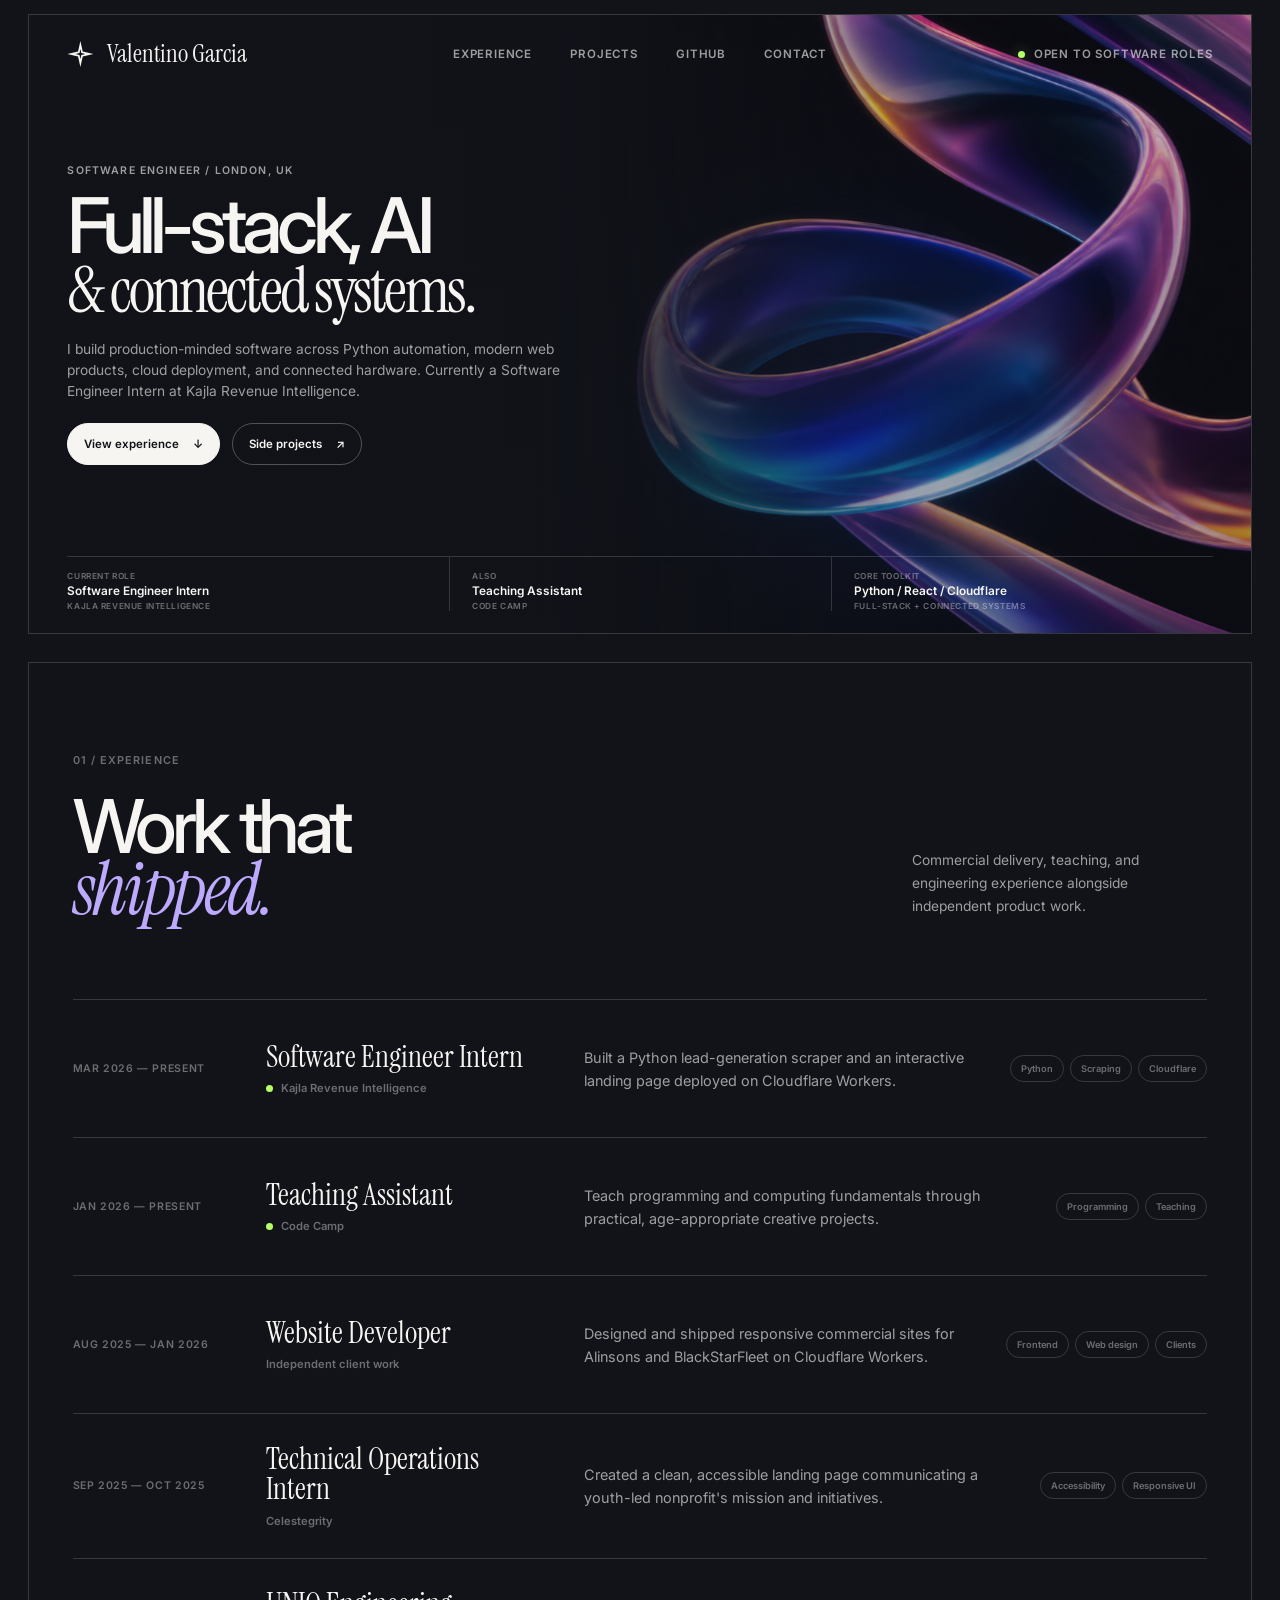
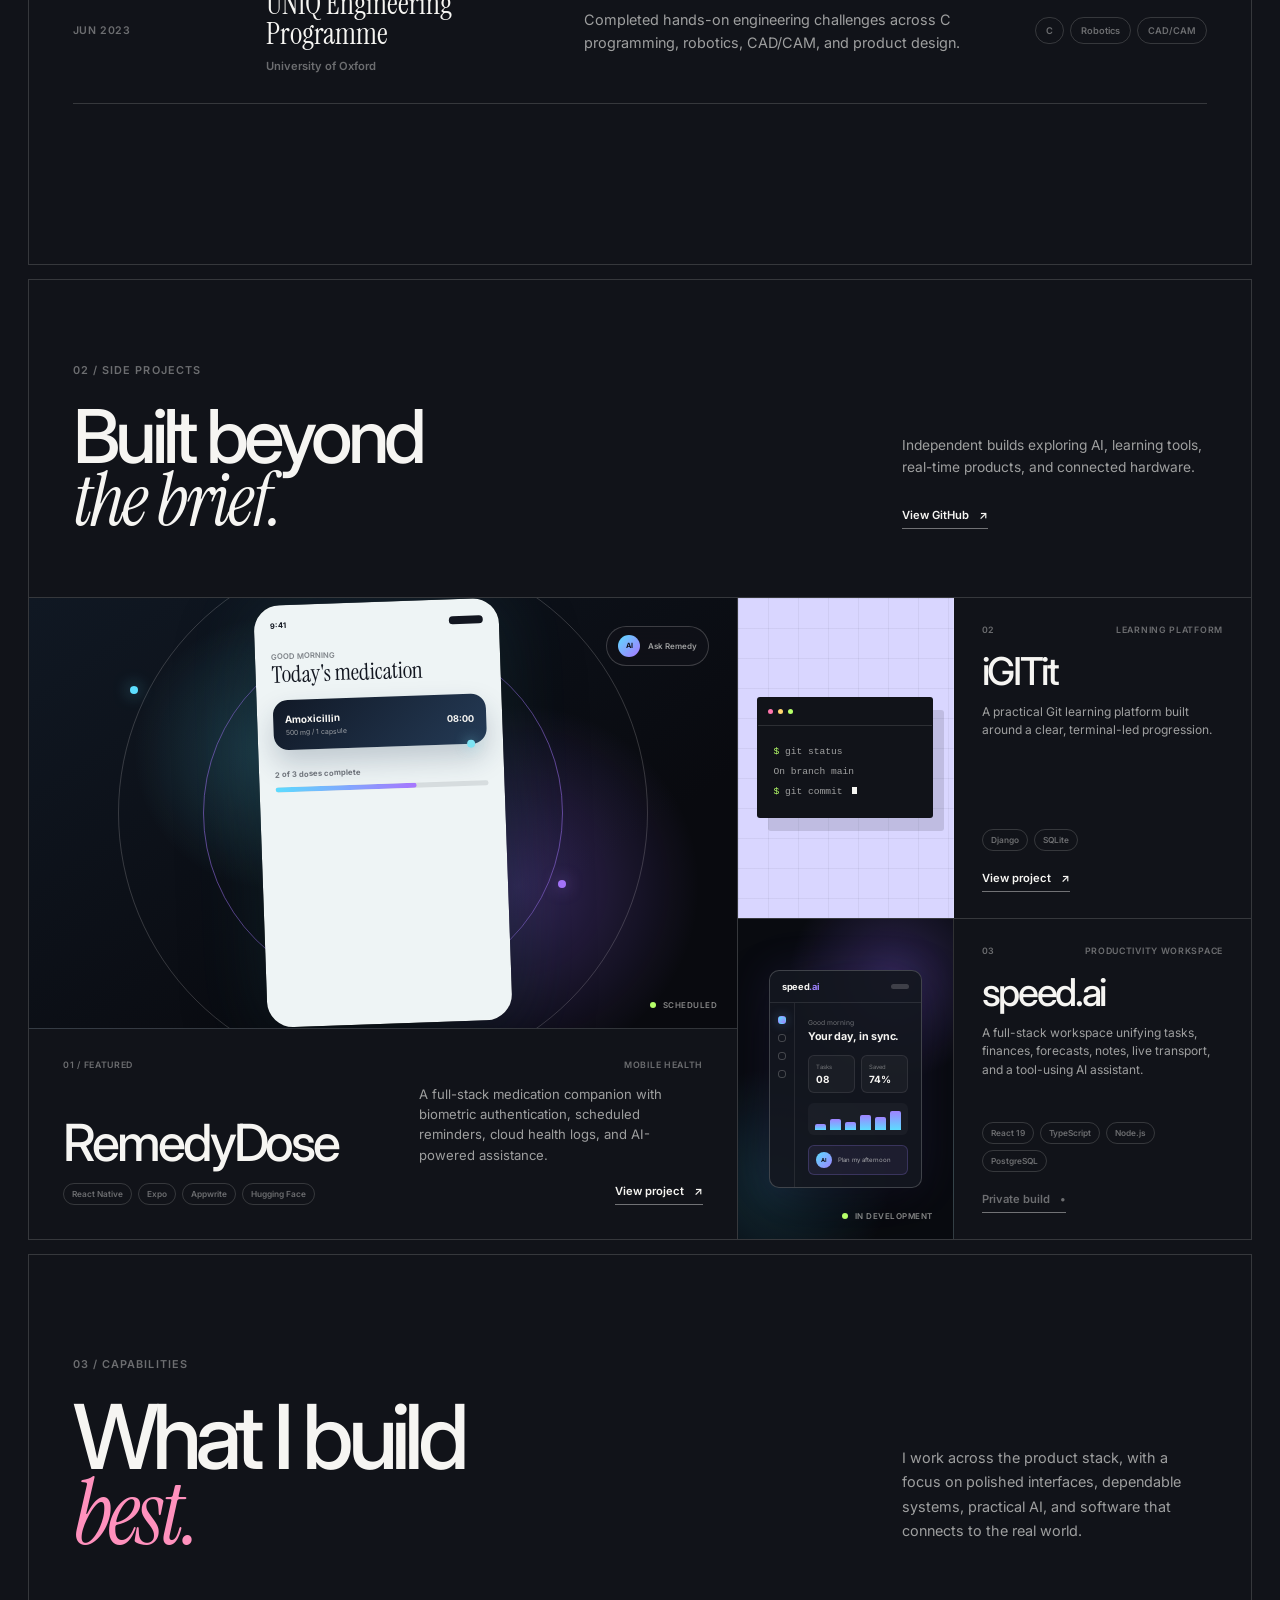
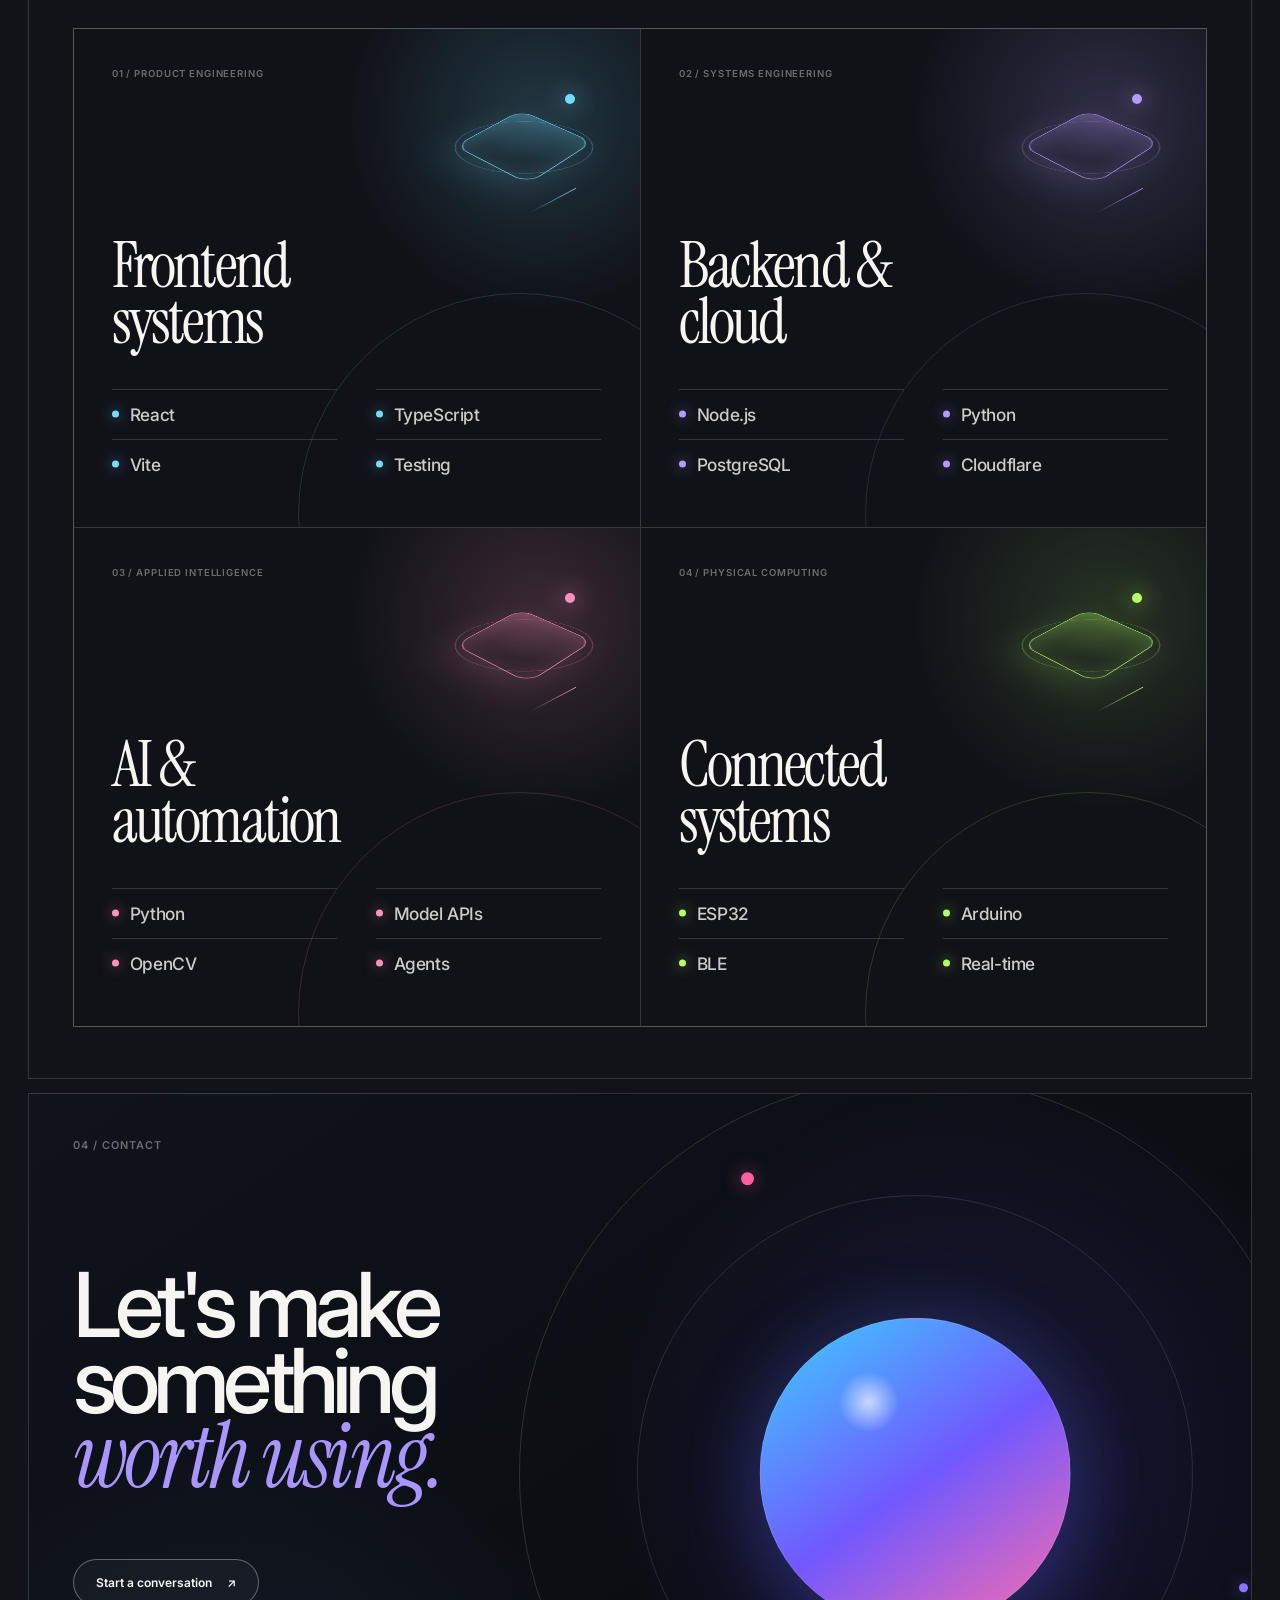
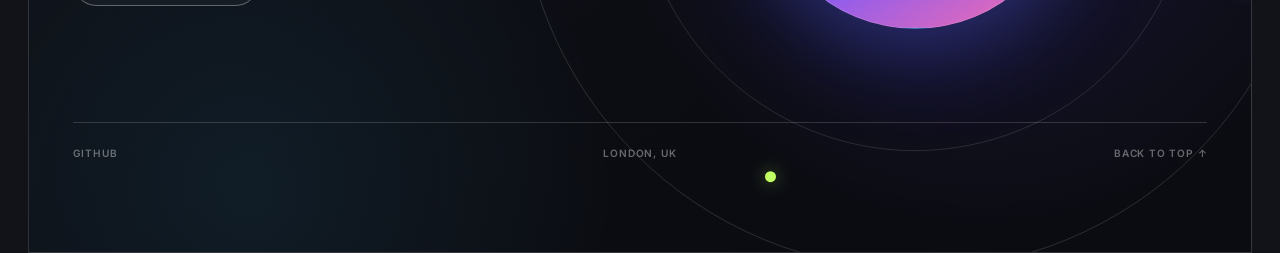
==== commit eb9591b1: "chore: save current work for further improvements" ====
--- a/minimal-abstract/index.html
+++ b/minimal-abstract/index.html
@@ -357,7 +357,6 @@
             </div>
             <div class="capability-copy">
               <h3>Frontend systems</h3>
-              <p>Responsive, accessible interfaces designed to feel clear, fast, and considered across every screen.</p>
               <ul aria-label="Frontend technologies">
                 <li>React</li>
                 <li>TypeScript</li>
@@ -374,7 +373,6 @@
             </div>
             <div class="capability-copy">
               <h3>Backend & cloud</h3>
-              <p>Structured APIs, databases, authentication, and cloud deployments built for maintainability and scale.</p>
               <ul aria-label="Backend technologies">
                 <li>Node.js</li>
                 <li>Python</li>
@@ -391,7 +389,6 @@
             </div>
             <div class="capability-copy">
               <h3>AI & automation</h3>
-              <p>Useful AI features, tool-using assistants, computer vision, and automation tied to real product workflows.</p>
               <ul aria-label="AI and automation technologies">
                 <li>Python</li>
                 <li>Model APIs</li>
@@ -408,7 +405,6 @@
             </div>
             <div class="capability-copy">
               <h3>Connected systems</h3>
-              <p>Real-time software and hardware integrations that turn sensor data and device events into useful experiences.</p>
               <ul aria-label="Connected system technologies">
                 <li>ESP32</li>
                 <li>Arduino</li>
--- a/minimal-abstract/styles.css
+++ b/minimal-abstract/styles.css
@@ -1080,7 +1080,7 @@
 
 .capability-copy h3 {
   max-width: 8ch;
-  margin: 0 0 22px;
+  margin: 0 0 clamp(28px, 3vw, 42px);
   font-family: "Instrument Serif", Georgia, serif;
   font-size: clamp(3.1rem, 5vw, 5.8rem);
   font-weight: 400;
@@ -1088,43 +1088,52 @@
   letter-spacing: -0.045em;
 }
 
-.capability-copy > p {
-  max-width: 48ch;
+.capability-copy ul {
+  display: grid;
+  grid-template-columns: repeat(2, minmax(0, 1fr));
+  gap: 0 clamp(20px, 3vw, 46px);
   margin: 0;
-  color: var(--muted);
-  font-size: clamp(0.8rem, 0.9vw, 0.92rem);
-  line-height: 1.65;
-}
-
-.capability-copy ul {
-  display: flex;
-  flex-wrap: wrap;
-  gap: 7px;
-  margin: 26px 0 0;
   padding: 0;
   list-style: none;
 }
 
 .capability-copy li {
-  padding: 6px 9px;
-  border: 1px solid rgba(246, 245, 242, 0.17);
-  border-radius: 999px;
-  color: var(--faint);
-  font-size: 0.55rem;
-  font-weight: 600;
+  position: relative;
+  padding: 14px 0 14px 18px;
+  border-top: 1px solid rgba(246, 245, 242, 0.15);
+  color: rgba(246, 245, 242, 0.82);
+  font-size: clamp(0.95rem, 1.35vw, 1.35rem);
+  font-weight: 500;
+  letter-spacing: -0.025em;
+}
+
+.capability-copy li::before {
+  position: absolute;
+  top: 50%;
+  left: 0;
+  width: 7px;
+  height: 7px;
+  border-radius: 50%;
+  content: "";
+  background: var(--capability-accent);
+  box-shadow: 0 0 14px color-mix(in srgb, var(--capability-accent) 65%, transparent);
+  transform: translateY(-50%);
 }
 
 .contact {
   min-height: min(760px, calc(100svh - 28px));
   padding: clamp(30px, 3.4vw, 52px);
-  color: #111319;
-  background: #eeece5;
-  border-color: rgba(17, 19, 25, 0.2);
+  color: var(--ink);
+  background:
+    radial-gradient(circle at 78% 48%, rgba(103, 81, 255, 0.16), transparent 36%),
+    radial-gradient(circle at 18% 92%, rgba(66, 207, 255, 0.08), transparent 30%),
+    linear-gradient(145deg, #10131b, #0b0c12 72%);
+  border-color: var(--line);
   isolation: isolate;
 }
 
 .contact .section-index {
-  color: rgba(17, 19, 25, 0.48);
+  color: var(--faint);
 }
 
 .contact-main {
@@ -1142,7 +1151,7 @@
 }
 
 .contact-main h2 em {
-  color: #6652ff;
+  color: #a995ff;
 }
 
 .contact-main > a {
@@ -1151,7 +1160,9 @@
   gap: 15px;
   margin-top: clamp(36px, 5vw, 64px);
   padding: 15px 22px;
-  border: 1px solid rgba(17, 19, 25, 0.28);
+  border: 1px solid rgba(246, 245, 242, 0.34);
+  color: var(--ink);
+  background: rgba(246, 245, 242, 0.03);
   border-radius: 999px;
   font-size: 0.75rem;
   font-weight: 600;
@@ -1161,8 +1172,8 @@
 .contact-main > a:hover,
 .contact-main > a:focus-visible {
   gap: 23px;
-  color: var(--ink);
-  background: #111319;
+  color: #111319;
+  background: var(--ink);
 }
 
 .contact footer {
@@ -1172,8 +1183,8 @@
   grid-template-columns: 1fr auto 1fr;
   gap: 24px;
   padding-top: 24px;
-  border-top: 1px solid rgba(17, 19, 25, 0.2);
-  color: rgba(17, 19, 25, 0.58);
+  border-top: 1px solid var(--line);
+  color: var(--faint);
   font-size: 0.63rem;
   font-weight: 600;
   letter-spacing: 0.08em;
@@ -1194,7 +1205,7 @@
   right: -5%;
   width: min(62vw, 850px);
   aspect-ratio: 1;
-  border: 1px solid rgba(17, 19, 25, 0.18);
+  border: 1px solid rgba(246, 245, 242, 0.14);
   border-radius: 50%;
   transform: translateY(-50%);
 }
@@ -1204,7 +1215,7 @@
   position: absolute;
   top: 50%;
   left: 50%;
-  border: 1px solid rgba(17, 19, 25, 0.16);
+  border: 1px solid rgba(246, 245, 242, 0.12);
   border-radius: 50%;
   content: "";
   transform: translate(-50%, -50%);
@@ -1219,9 +1230,11 @@
   width: 39%;
   height: 39%;
   background:
-    radial-gradient(circle at 35% 27%, rgba(255, 255, 255, 0.65), transparent 10%),
-    linear-gradient(145deg, #46d9ff, #7558ff 52%, #ff6caa);
-  box-shadow: 0 26px 80px rgba(89, 74, 255, 0.28);
+    radial-gradient(circle at 35% 27%, rgba(255, 255, 255, 0.68), transparent 10%),
+    linear-gradient(145deg, #3ccfff, #7158ff 52%, #ff6ea9);
+  box-shadow:
+    0 26px 90px rgba(89, 74, 255, 0.32),
+    0 0 90px rgba(60, 207, 255, 0.1);
   animation: sphere-breathe 8s ease-in-out infinite;
 }
 
@@ -1236,6 +1249,7 @@
   width: 13px;
   height: 13px;
   background: #ff5f9f;
+  box-shadow: 0 0 18px rgba(255, 95, 159, 0.55);
   animation: orbit-dot 9s ease-in-out infinite;
 }
 
@@ -1244,7 +1258,8 @@
   bottom: 35%;
   width: 9px;
   height: 9px;
-  background: #6652ff;
+  background: #8b73ff;
+  box-shadow: 0 0 16px rgba(139, 115, 255, 0.58);
   animation: orbit-dot 7s -2s ease-in-out infinite reverse;
 }
 
@@ -1254,6 +1269,7 @@
   width: 11px;
   height: 11px;
   background: #c1ff64;
+  box-shadow: 0 0 17px rgba(193, 255, 100, 0.48);
   animation: orbit-dot 8s -4s ease-in-out infinite;
 }
 
@@ -1903,12 +1919,13 @@
     font-size: clamp(3rem, 14vw, 4.2rem);
   }
 
-  .capability-copy > p {
-    font-size: 0.76rem;
-  }
-
   .capability-copy ul {
-    margin-top: 22px;
+    gap: 0 18px;
+  }
+
+  .capability-copy li {
+    padding: 12px 0 12px 15px;
+    font-size: 0.88rem;
   }
 
   .contact {
@@ -2990,15 +3007,3 @@
     min-height: calc(100svh - 230px);
   }
 }
-
-/* Temporary visual QA override. */
-.hero,
-.experience,
-.work {
-  display: none;
-}
-
-.reveal {
-  opacity: 1;
-  transform: none;
-}
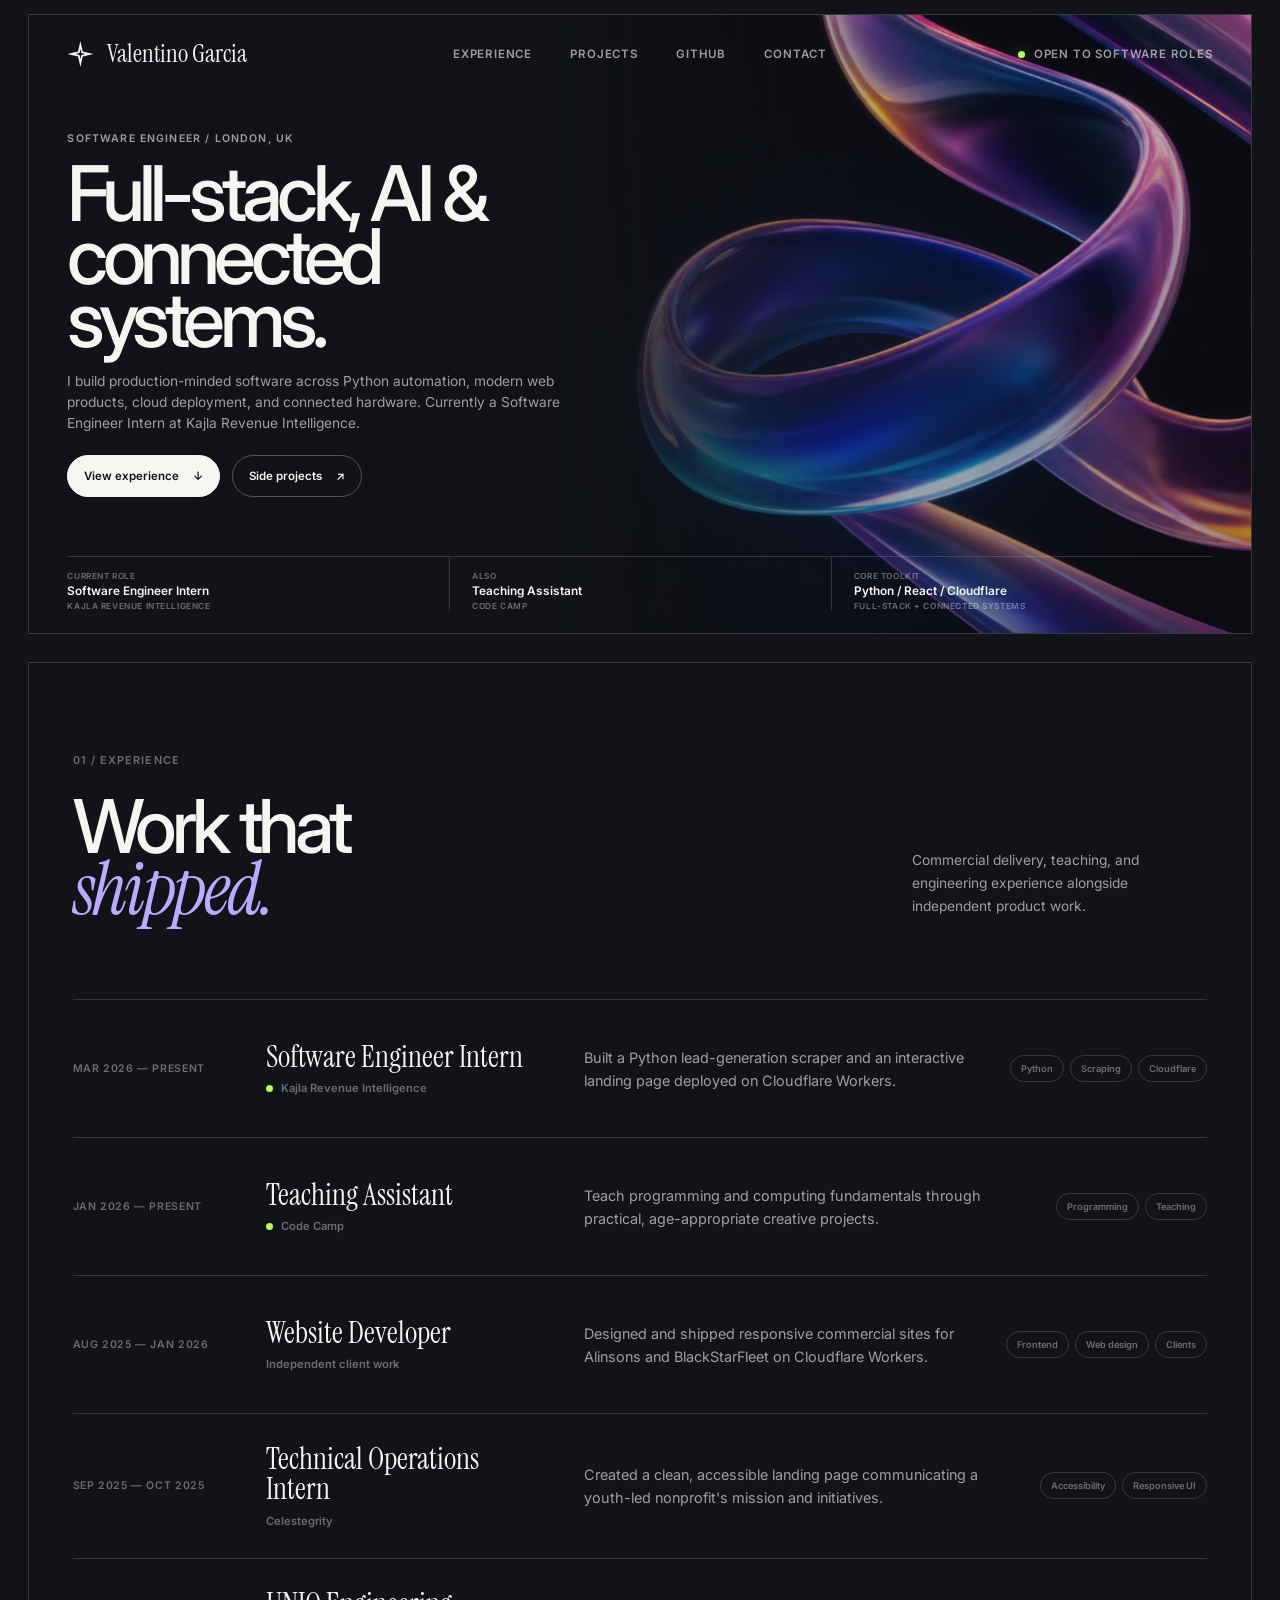
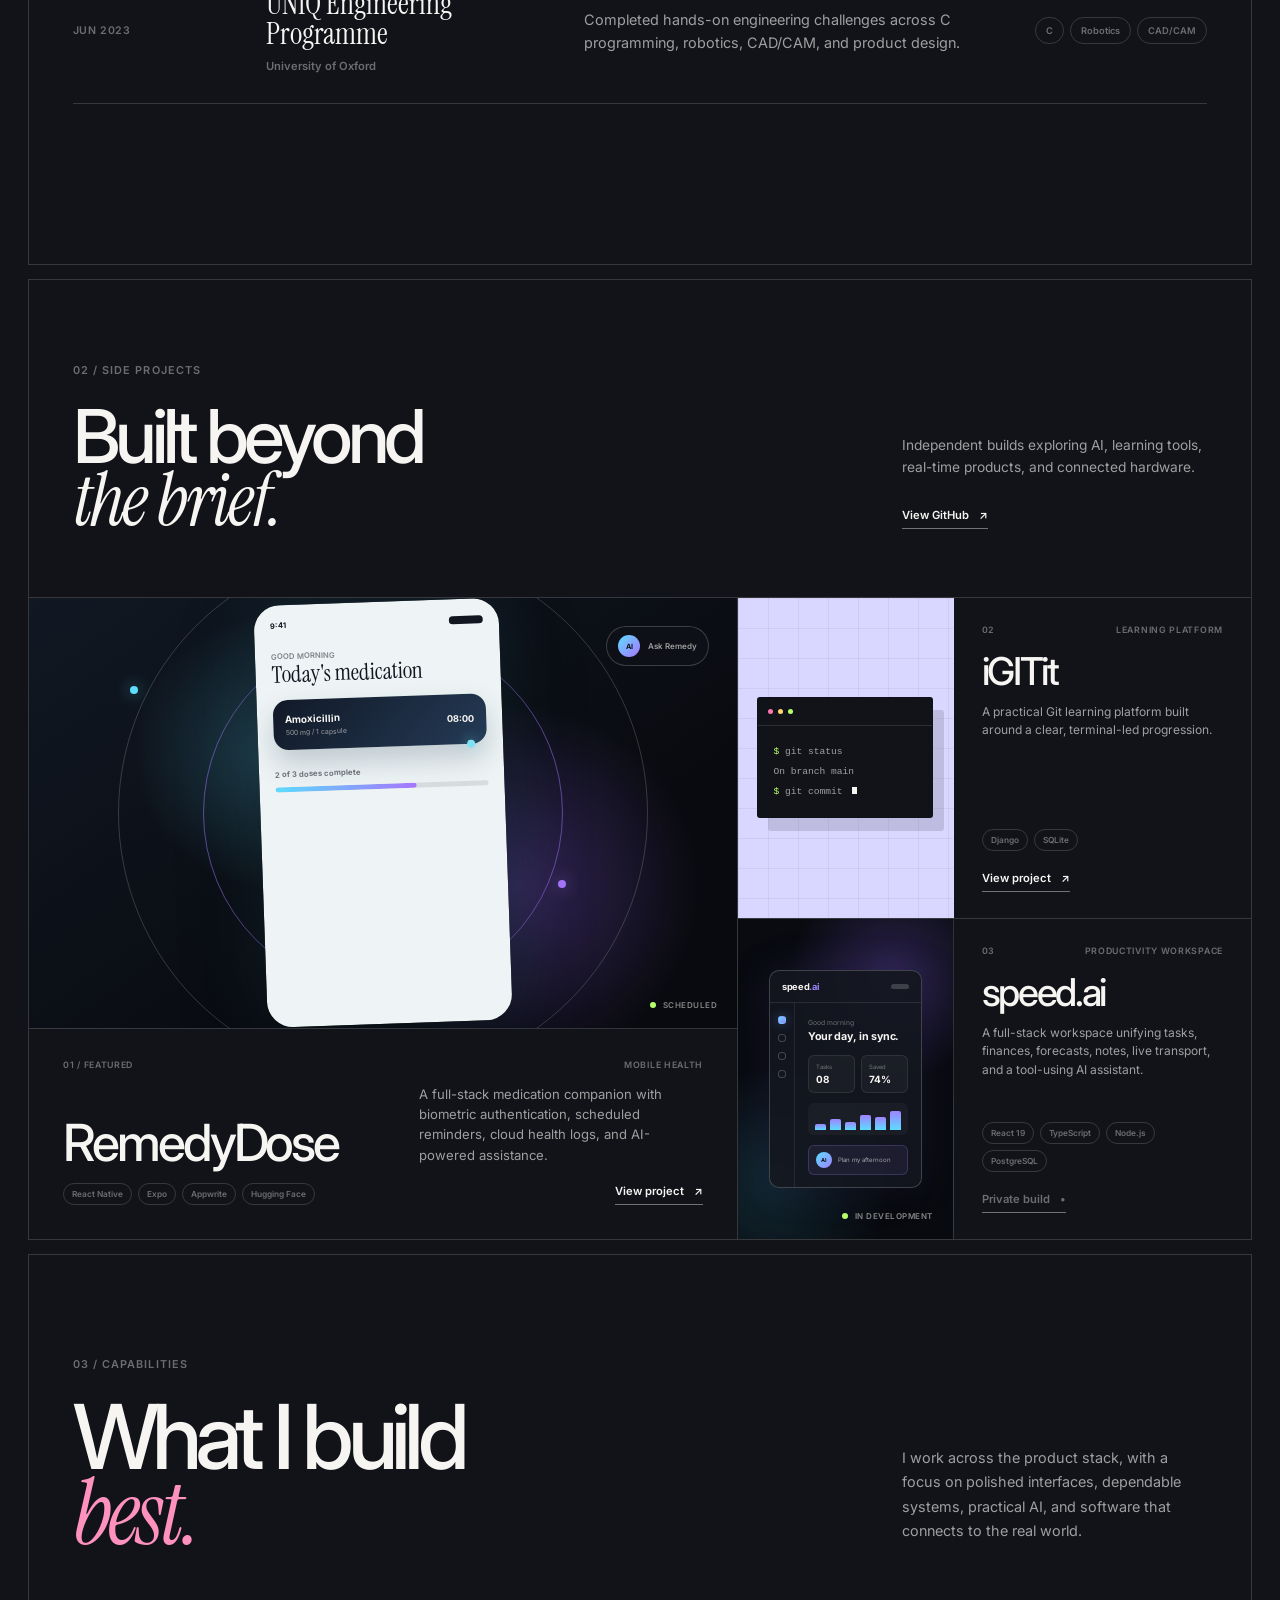
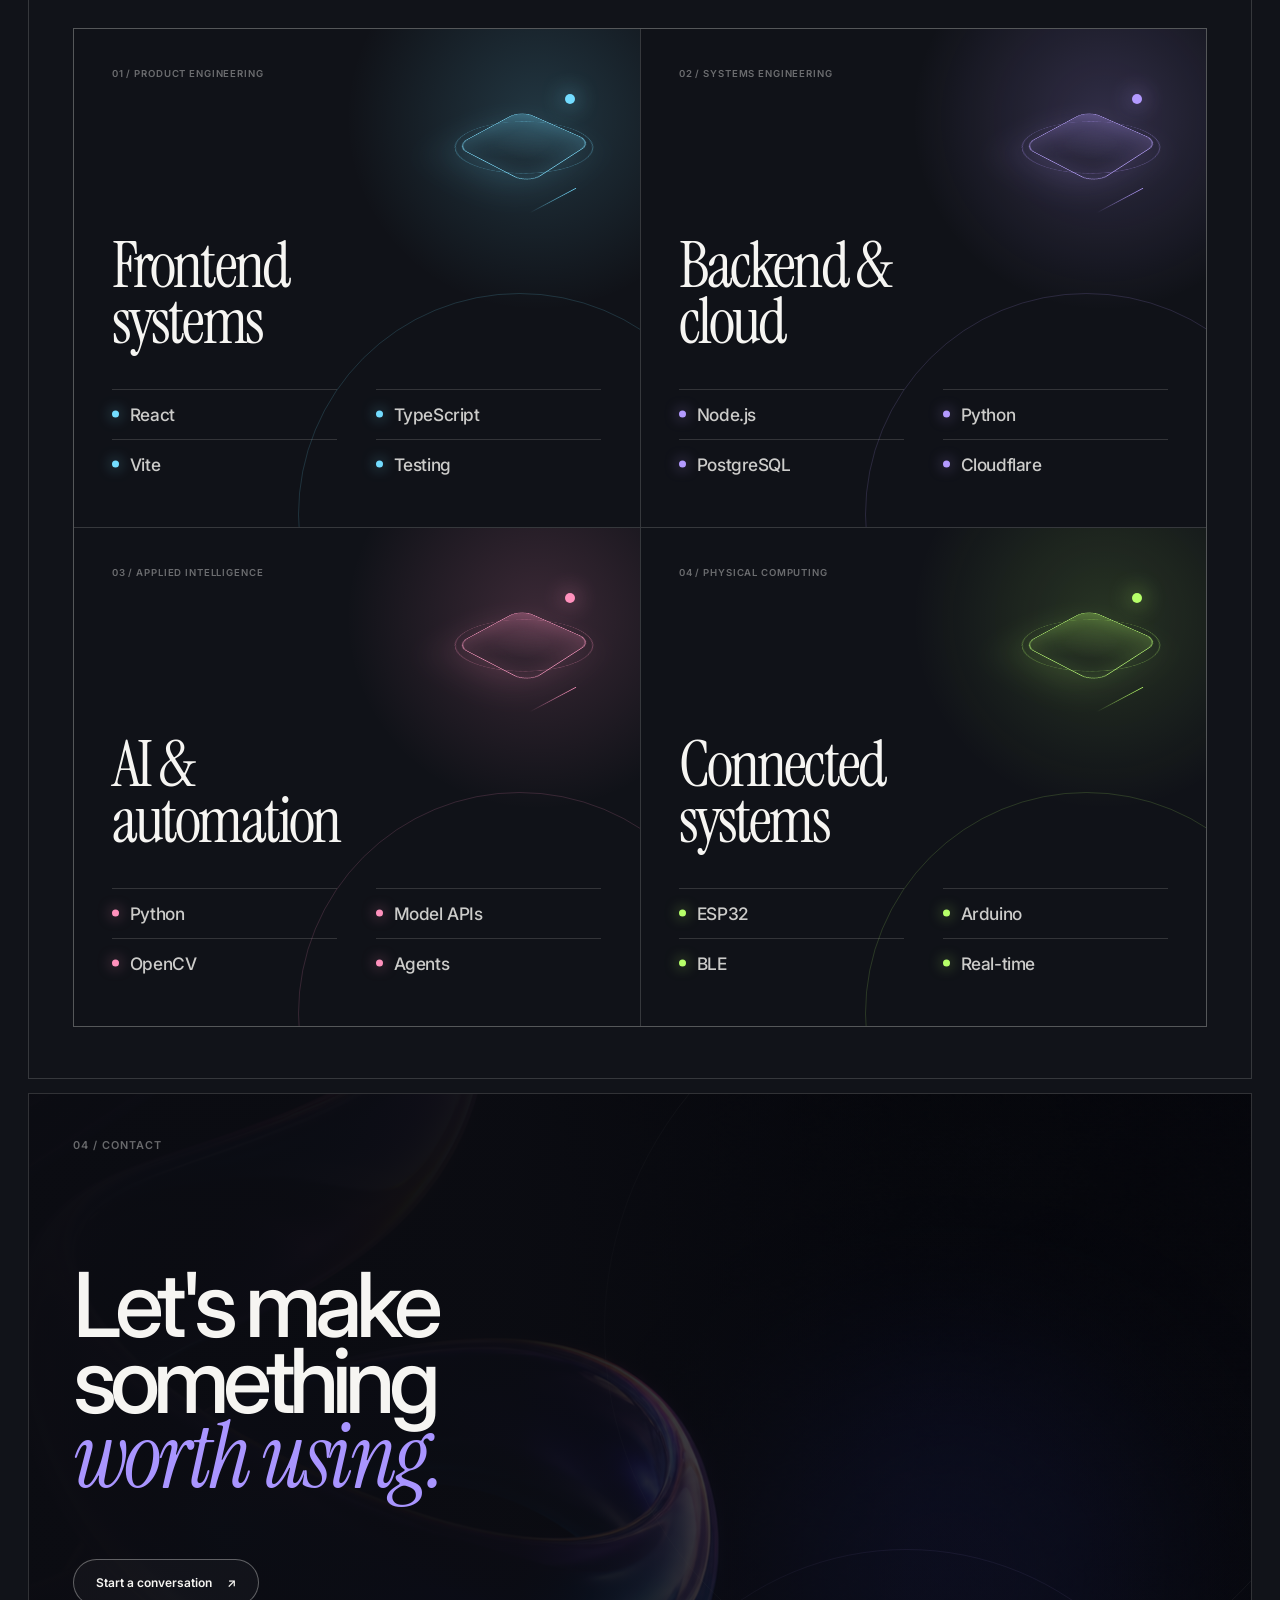
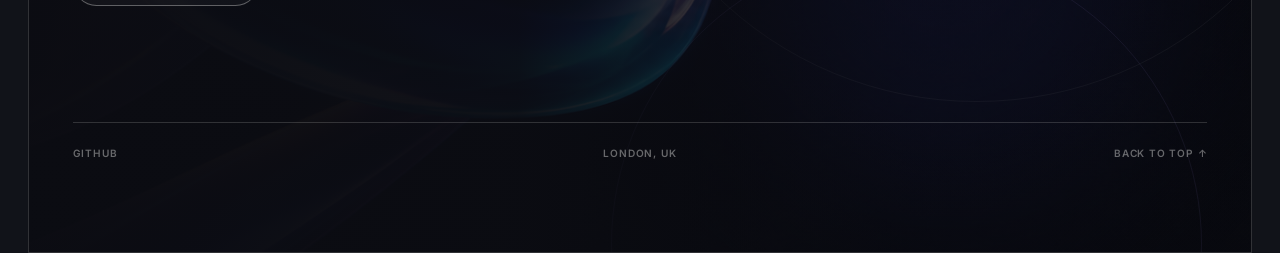
==== commit 8b7a6be2: "chore: implement further illustration and fixes" ====
--- a/minimal-abstract/index.html
+++ b/minimal-abstract/index.html
@@ -49,7 +49,7 @@
           <p class="eyebrow">Software engineer / London, UK</p>
           <h1 id="hero-title">
             Full-stack, AI
-            <span>& connected systems.</span>
+            & connected systems.
           </h1>
           <div class="hero-intro">
             <p>
@@ -417,8 +417,9 @@
       </section>
 
       <section class="contact page-section" id="contact" aria-labelledby="contact-title">
-        <div class="contact-orbit" aria-hidden="true">
-          <i></i><i></i><i></i>
+        <div class="contact-art" aria-hidden="true">
+          <img src="assets/abstract-ribbon.png" alt="" />
+          <div class="contact-art-glow"></div>
         </div>
         <p class="section-index reveal">04 / Contact</p>
         <div class="contact-main reveal">
--- a/minimal-abstract/styles.css
+++ b/minimal-abstract/styles.css
@@ -1121,18 +1121,30 @@
 }
 
 .contact {
+  position: relative;
   min-height: min(760px, calc(100svh - 28px));
   padding: clamp(30px, 3.4vw, 52px);
+  overflow: hidden;
   color: var(--ink);
-  background:
-    radial-gradient(circle at 78% 48%, rgba(103, 81, 255, 0.16), transparent 36%),
-    radial-gradient(circle at 18% 92%, rgba(66, 207, 255, 0.08), transparent 30%),
-    linear-gradient(145deg, #10131b, #0b0c12 72%);
+  background: #0b0c12;
   border-color: var(--line);
   isolation: isolate;
 }
 
+.contact::after {
+  position: absolute;
+  inset: 0;
+  z-index: 0;
+  content: "";
+  background:
+    linear-gradient(90deg, rgba(11, 12, 18, 0.99) 0%, rgba(11, 12, 18, 0.94) 40%, rgba(11, 12, 18, 0.28) 72%),
+    linear-gradient(180deg, rgba(11, 12, 18, 0.18), rgba(11, 12, 18, 0.5));
+  pointer-events: none;
+}
+
 .contact .section-index {
+  position: relative;
+  z-index: 2;
   color: var(--faint);
 }
 
@@ -1199,78 +1211,60 @@
   justify-self: end;
 }
 
-.contact-orbit {
+.contact-art {
   position: absolute;
-  top: 50%;
-  right: -5%;
-  width: min(62vw, 850px);
-  aspect-ratio: 1;
-  border: 1px solid rgba(246, 245, 242, 0.14);
-  border-radius: 50%;
-  transform: translateY(-50%);
-}
-
-.contact-orbit::before,
-.contact-orbit::after {
+  inset: 0;
+  z-index: -1;
+  overflow: hidden;
+  pointer-events: none;
+}
+
+.contact-art::before,
+.contact-art::after {
   position: absolute;
-  top: 50%;
-  left: 50%;
-  border: 1px solid rgba(246, 245, 242, 0.12);
+  z-index: 1;
+  border: 1px solid rgba(246, 245, 242, 0.1);
   border-radius: 50%;
   content: "";
-  transform: translate(-50%, -50%);
-}
-
-.contact-orbit::before {
-  width: 70%;
-  height: 70%;
-}
-
-.contact-orbit::after {
-  width: 39%;
-  height: 39%;
-  background:
-    radial-gradient(circle at 35% 27%, rgba(255, 255, 255, 0.68), transparent 10%),
-    linear-gradient(145deg, #3ccfff, #7158ff 52%, #ff6ea9);
-  box-shadow:
-    0 26px 90px rgba(89, 74, 255, 0.32),
-    0 0 90px rgba(60, 207, 255, 0.1);
-  animation: sphere-breathe 8s ease-in-out infinite;
-}
-
-.contact-orbit i {
+}
+
+.contact-art::before {
+  top: -18%;
+  right: -8%;
+  width: min(58vw, 780px);
+  aspect-ratio: 1;
+  animation: contact-ring-drift 18s linear infinite;
+}
+
+.contact-art::after {
+  right: 4%;
+  bottom: -38%;
+  width: min(46vw, 620px);
+  aspect-ratio: 1;
+  border-color: rgba(169, 149, 255, 0.18);
+  animation: contact-ring-drift 14s linear infinite reverse;
+}
+
+.contact-art img {
+  width: 100%;
+  height: 100%;
+  object-fit: cover;
+  object-position: 66% center;
+  filter: saturate(0.92) contrast(1.04) brightness(0.86);
+  transform: scaleX(-1) scale(1.08);
+  animation: contact-ribbon-drift 13s ease-in-out infinite alternate;
+}
+
+.contact-art-glow {
   position: absolute;
+  right: 7%;
+  bottom: 8%;
+  width: min(34vw, 460px);
+  aspect-ratio: 1;
   border-radius: 50%;
-}
-
-.contact-orbit i:nth-child(1) {
-  top: 12%;
-  left: 28%;
-  width: 13px;
-  height: 13px;
-  background: #ff5f9f;
-  box-shadow: 0 0 18px rgba(255, 95, 159, 0.55);
-  animation: orbit-dot 9s ease-in-out infinite;
-}
-
-.contact-orbit i:nth-child(2) {
-  right: 8%;
-  bottom: 35%;
-  width: 9px;
-  height: 9px;
-  background: #8b73ff;
-  box-shadow: 0 0 16px rgba(139, 115, 255, 0.58);
-  animation: orbit-dot 7s -2s ease-in-out infinite reverse;
-}
-
-.contact-orbit i:nth-child(3) {
-  bottom: 11%;
-  left: 31%;
-  width: 11px;
-  height: 11px;
-  background: #c1ff64;
-  box-shadow: 0 0 17px rgba(193, 255, 100, 0.48);
-  animation: orbit-dot 8s -4s ease-in-out infinite;
+  background: rgba(78, 91, 255, 0.15);
+  filter: blur(85px);
+  animation: glow-breathe 7s ease-in-out infinite;
 }
 
 .reveal {
@@ -1407,27 +1401,19 @@
   }
 }
 
-@keyframes sphere-breathe {
-  0%,
-  100% {
-    filter: saturate(0.9);
-    transform: translate(-50%, -50%) scale(0.96) rotate(-4deg);
-  }
-
-  50% {
-    filter: saturate(1.15);
-    transform: translate(-50%, -50%) scale(1.04) rotate(4deg);
-  }
-}
-
-@keyframes orbit-dot {
-  0%,
-  100% {
-    transform: translate(0, 0);
-  }
-
-  50% {
-    transform: translate(22px, -16px);
+@keyframes contact-ribbon-drift {
+  from {
+    transform: scaleX(-1) scale(1.08) translate3d(-1%, 0, 0);
+  }
+
+  to {
+    transform: scaleX(-1) scale(1.14) translate3d(1.5%, -1%, 0);
+  }
+}
+
+@keyframes contact-ring-drift {
+  to {
+    transform: rotate(360deg);
   }
 }
 
@@ -1778,10 +1764,8 @@
     min-height: 520px;
   }
 
-  .contact-orbit {
-    right: -34%;
-    width: min(90vw, 760px);
-    opacity: 0.75;
+  .contact-art img {
+    object-position: 58% center;
   }
 }
 
@@ -1943,10 +1927,35 @@
     max-width: 7.4ch;
   }
 
-  .contact-orbit {
-    top: 27%;
-    right: -35%;
-    width: 105vw;
+  .contact::after {
+    background:
+      linear-gradient(180deg, rgba(11, 12, 18, 0.16), rgba(11, 12, 18, 0.32) 34%, #0b0c12 63%),
+      linear-gradient(90deg, rgba(11, 12, 18, 0.48), rgba(11, 12, 18, 0.08));
+  }
+
+  .contact-art {
+    height: 58%;
+    bottom: auto;
+  }
+
+  .contact-art img {
+    object-position: 55% center;
+  }
+
+  .contact-art::before {
+    top: -28%;
+    right: -48%;
+    width: 120vw;
+  }
+
+  .contact-art::after {
+    display: none;
+  }
+
+  .contact-art-glow {
+    right: -10%;
+    bottom: -12%;
+    width: 70vw;
   }
 
   .contact footer {
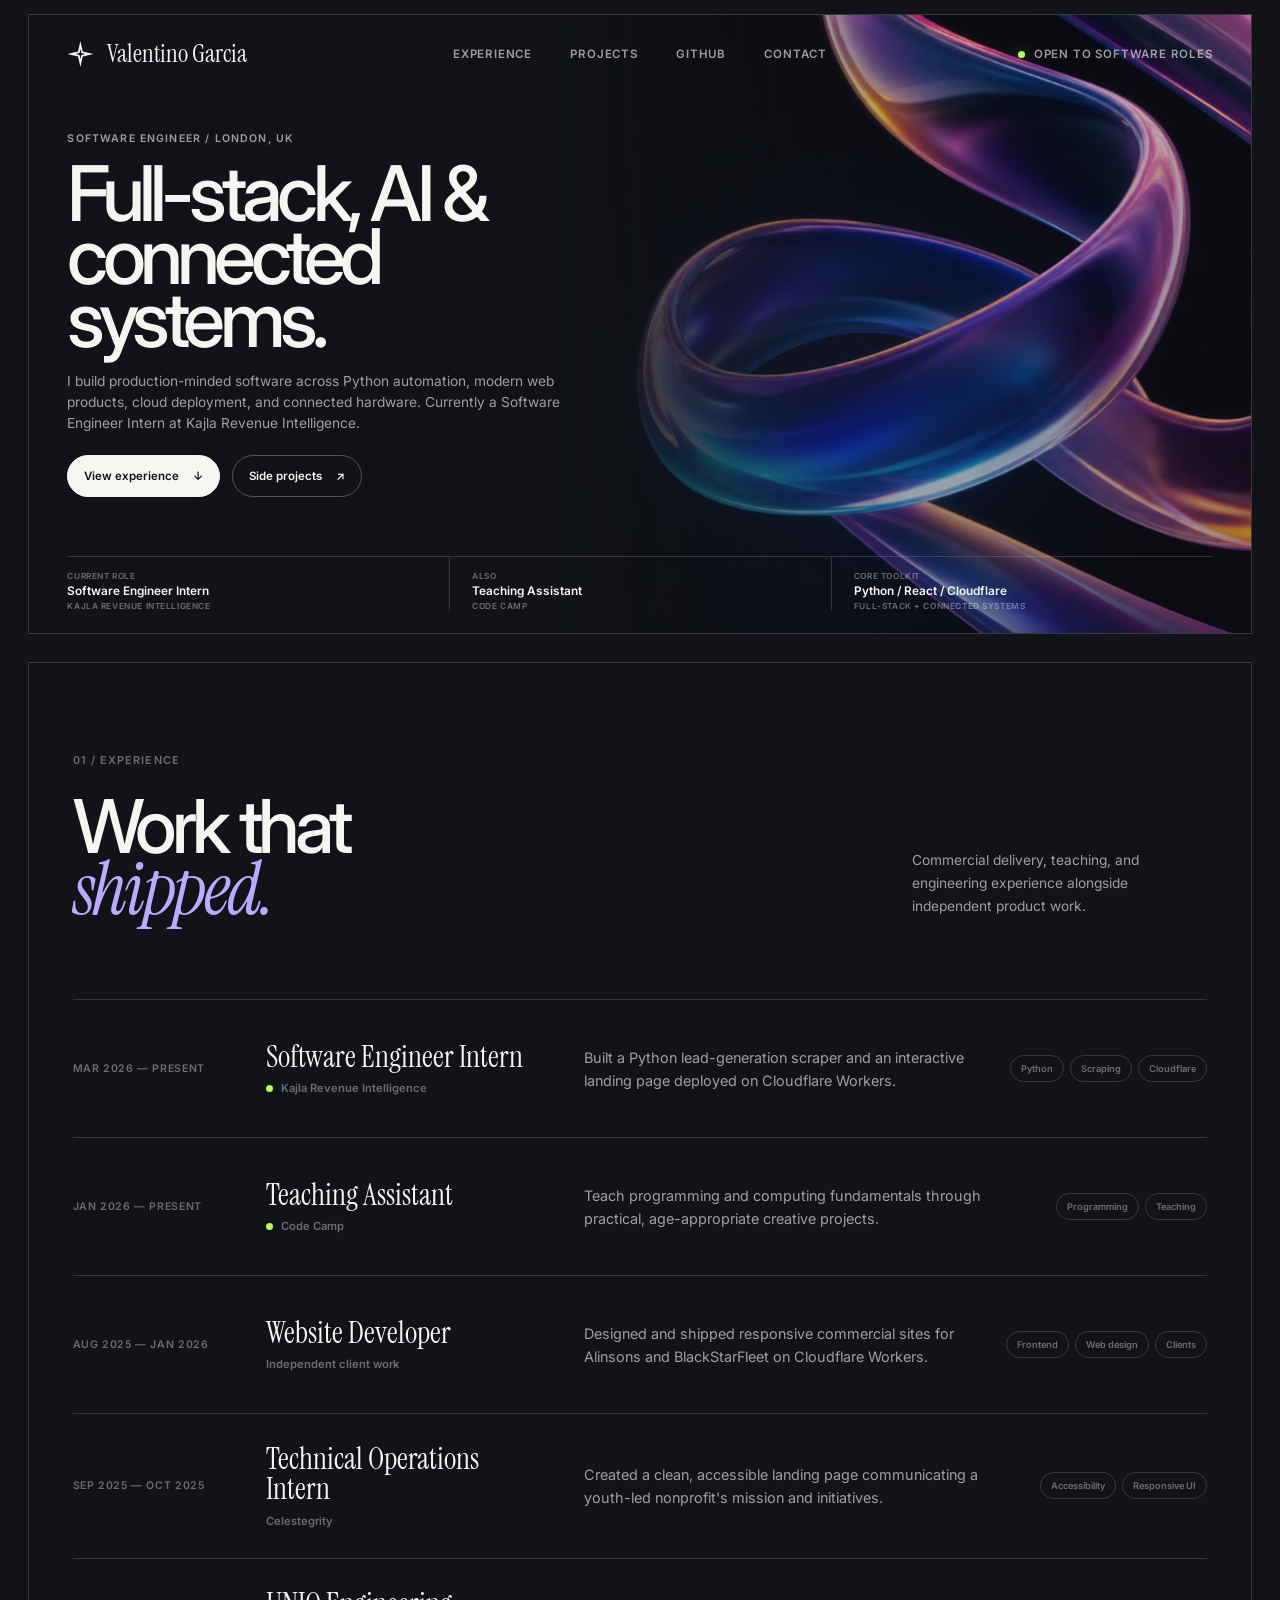
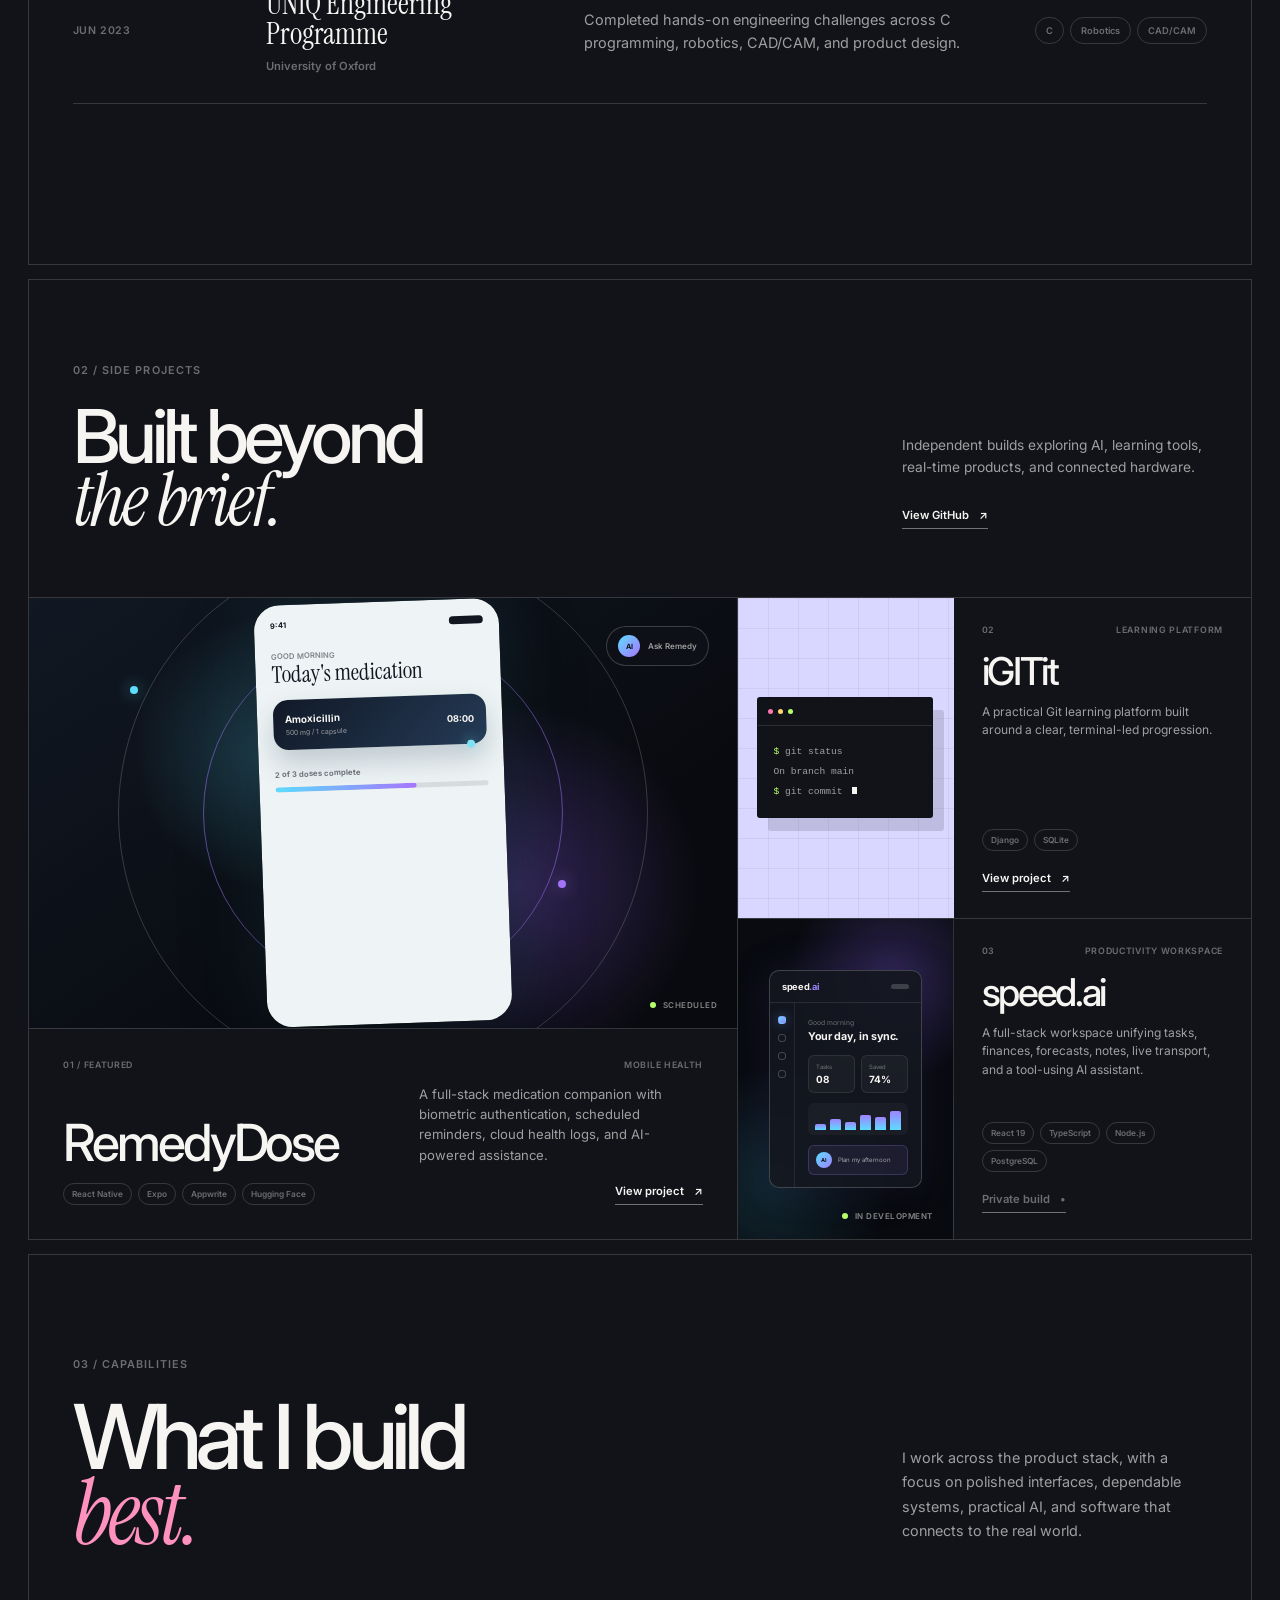
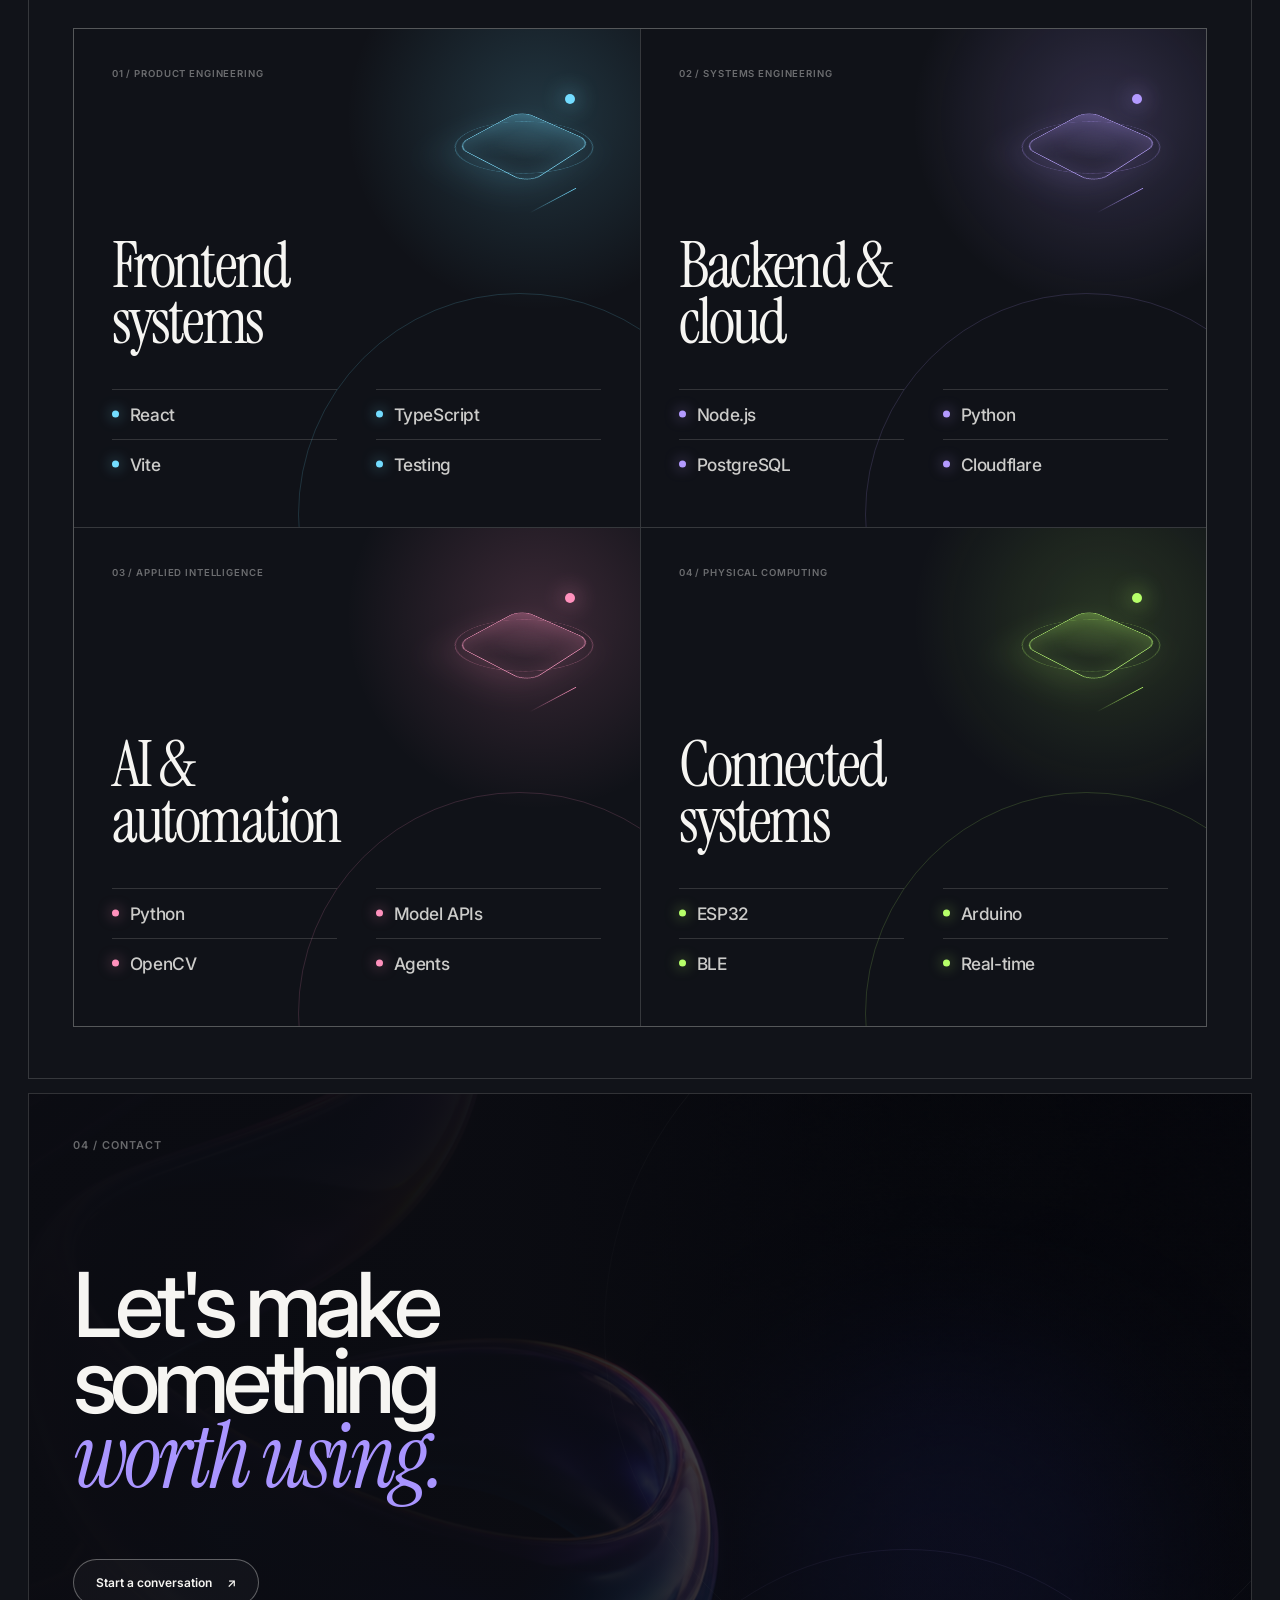
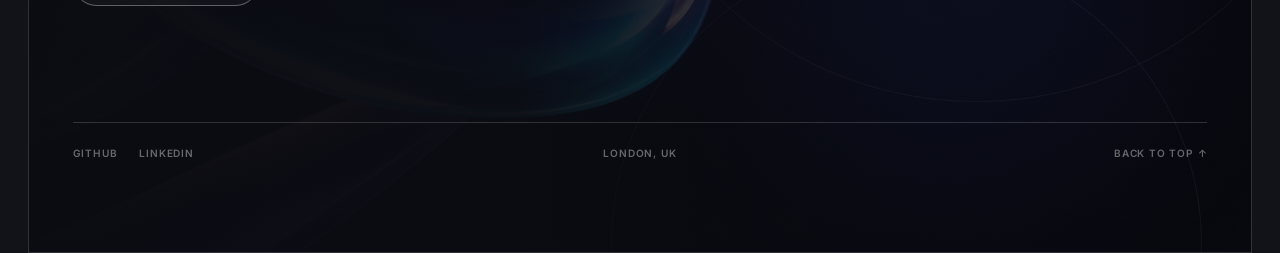
==== commit 5985b7ef: "chore: incorporate linkedin and github to footer" ====
--- a/minimal-abstract/index.html
+++ b/minimal-abstract/index.html
@@ -424,10 +424,21 @@
         <p class="section-index reveal">04 / Contact</p>
         <div class="contact-main reveal">
           <h2 id="contact-title">Let&apos;s make something <em>worth using.</em></h2>
-          <a href="mailto:your.email@example.com">Start a conversation <span aria-hidden="true">&nearr;</span></a>
+          <a href="mailto:garciavalentino2006@gmail.com">
+            Start a conversation <span aria-hidden="true">&nearr;</span>
+          </a>
         </div>
         <footer>
-          <a href="https://github.com/darkcom109" target="_blank" rel="noreferrer">GitHub</a>
+          <div class="contact-socials">
+            <a href="https://github.com/darkcom109" target="_blank" rel="noreferrer">GitHub</a>
+            <a
+              href="https://www.linkedin.com/in/valentino-garcia-980a54321/"
+              target="_blank"
+              rel="noreferrer"
+            >
+              LinkedIn
+            </a>
+          </div>
           <span>London, UK</span>
           <a href="#top">Back to top &uarr;</a>
         </footer>
--- a/minimal-abstract/styles.css
+++ b/minimal-abstract/styles.css
@@ -1205,6 +1205,24 @@
 
 .contact footer span {
   justify-self: center;
+}
+
+.contact-socials {
+  display: flex;
+  flex-wrap: wrap;
+  gap: 22px;
+}
+
+.contact-socials a,
+.contact footer > a {
+  transition: color 180ms ease;
+}
+
+.contact-socials a:hover,
+.contact-socials a:focus-visible,
+.contact footer > a:hover,
+.contact footer > a:focus-visible {
+  color: var(--ink);
 }
 
 .contact footer a:last-child {
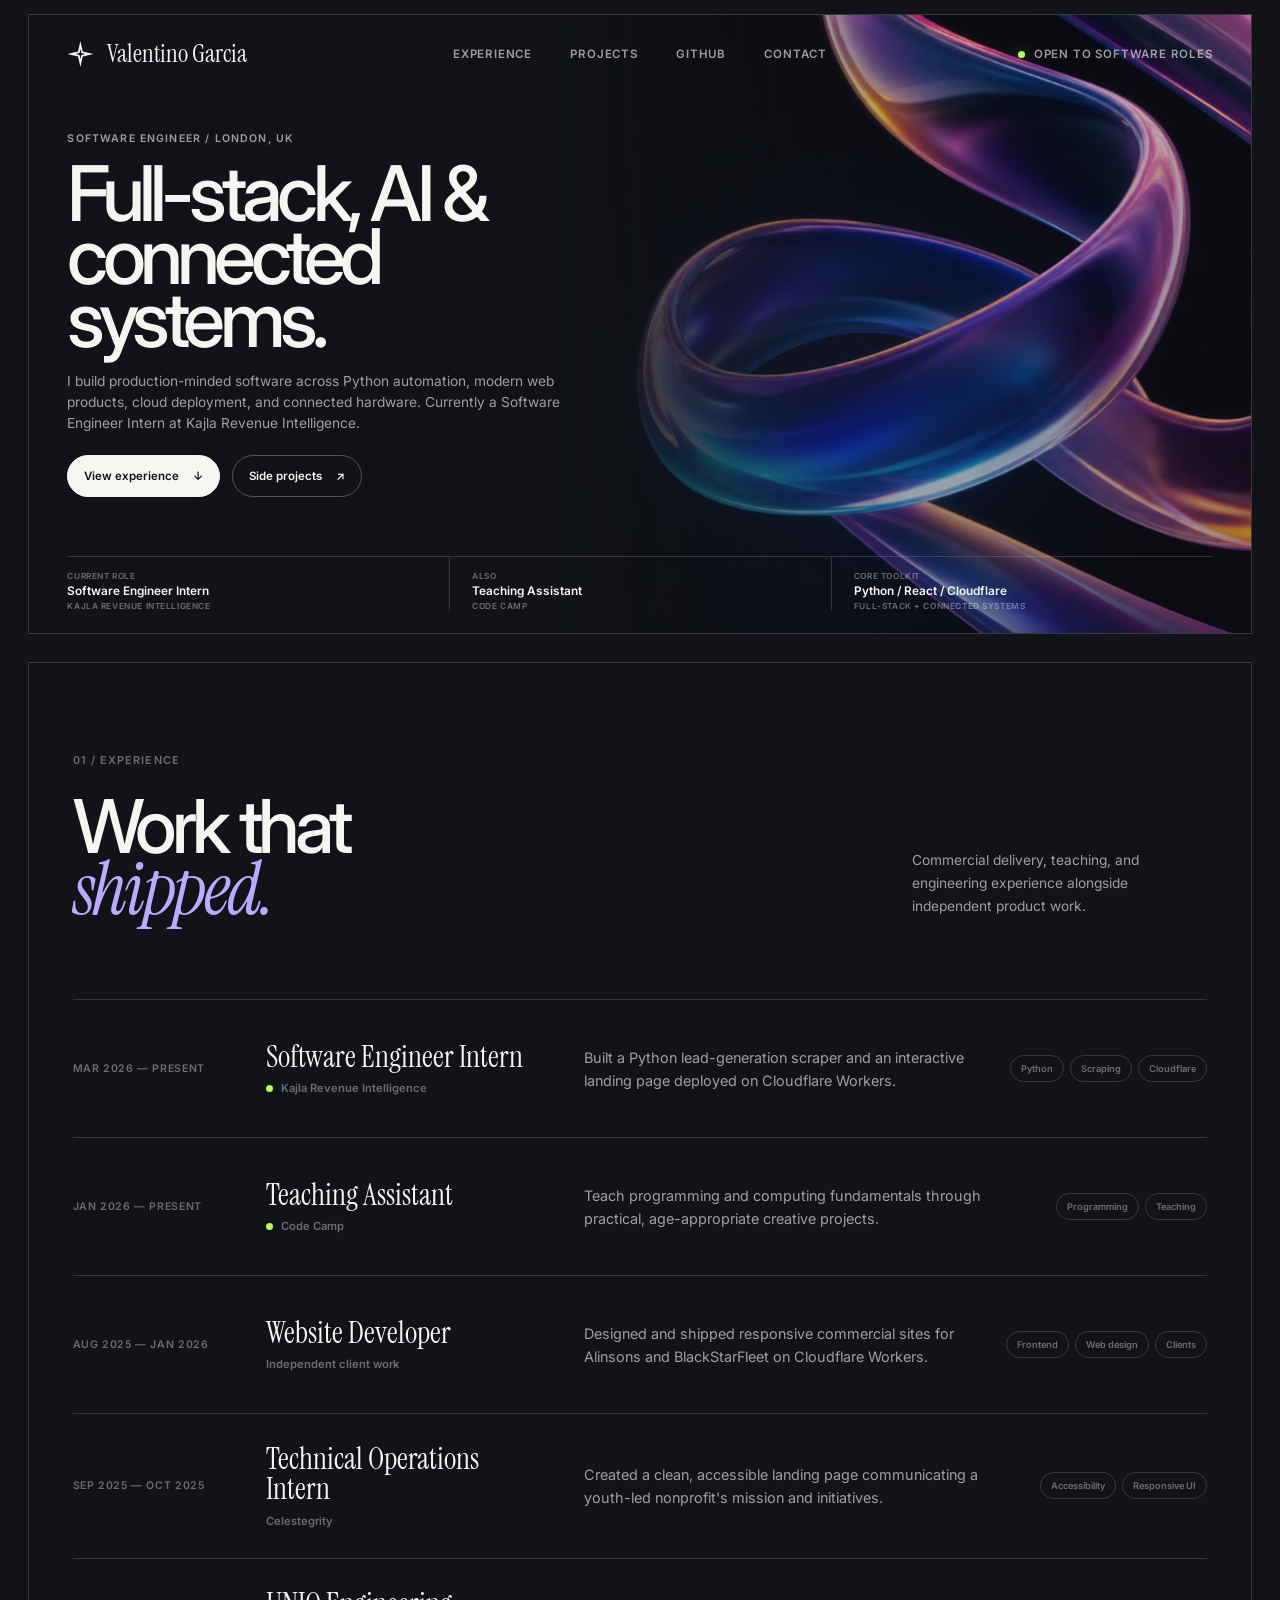
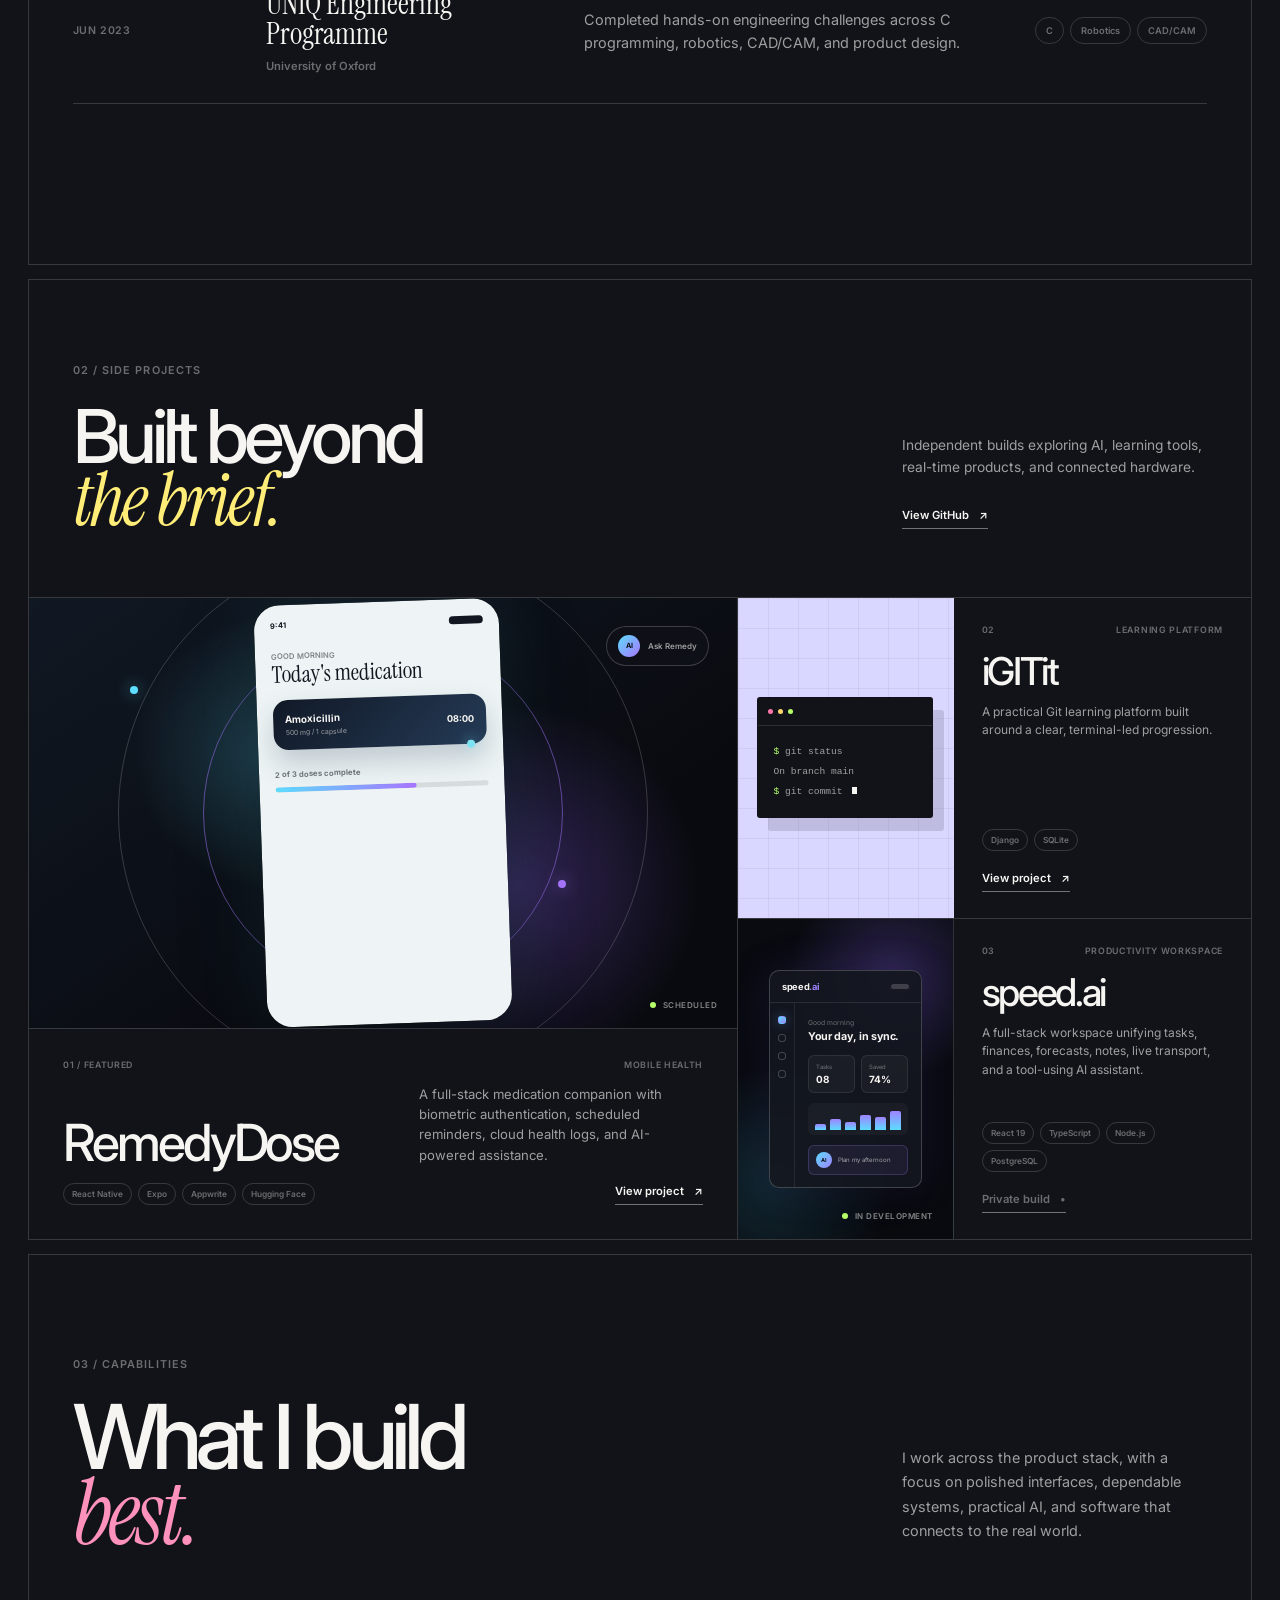
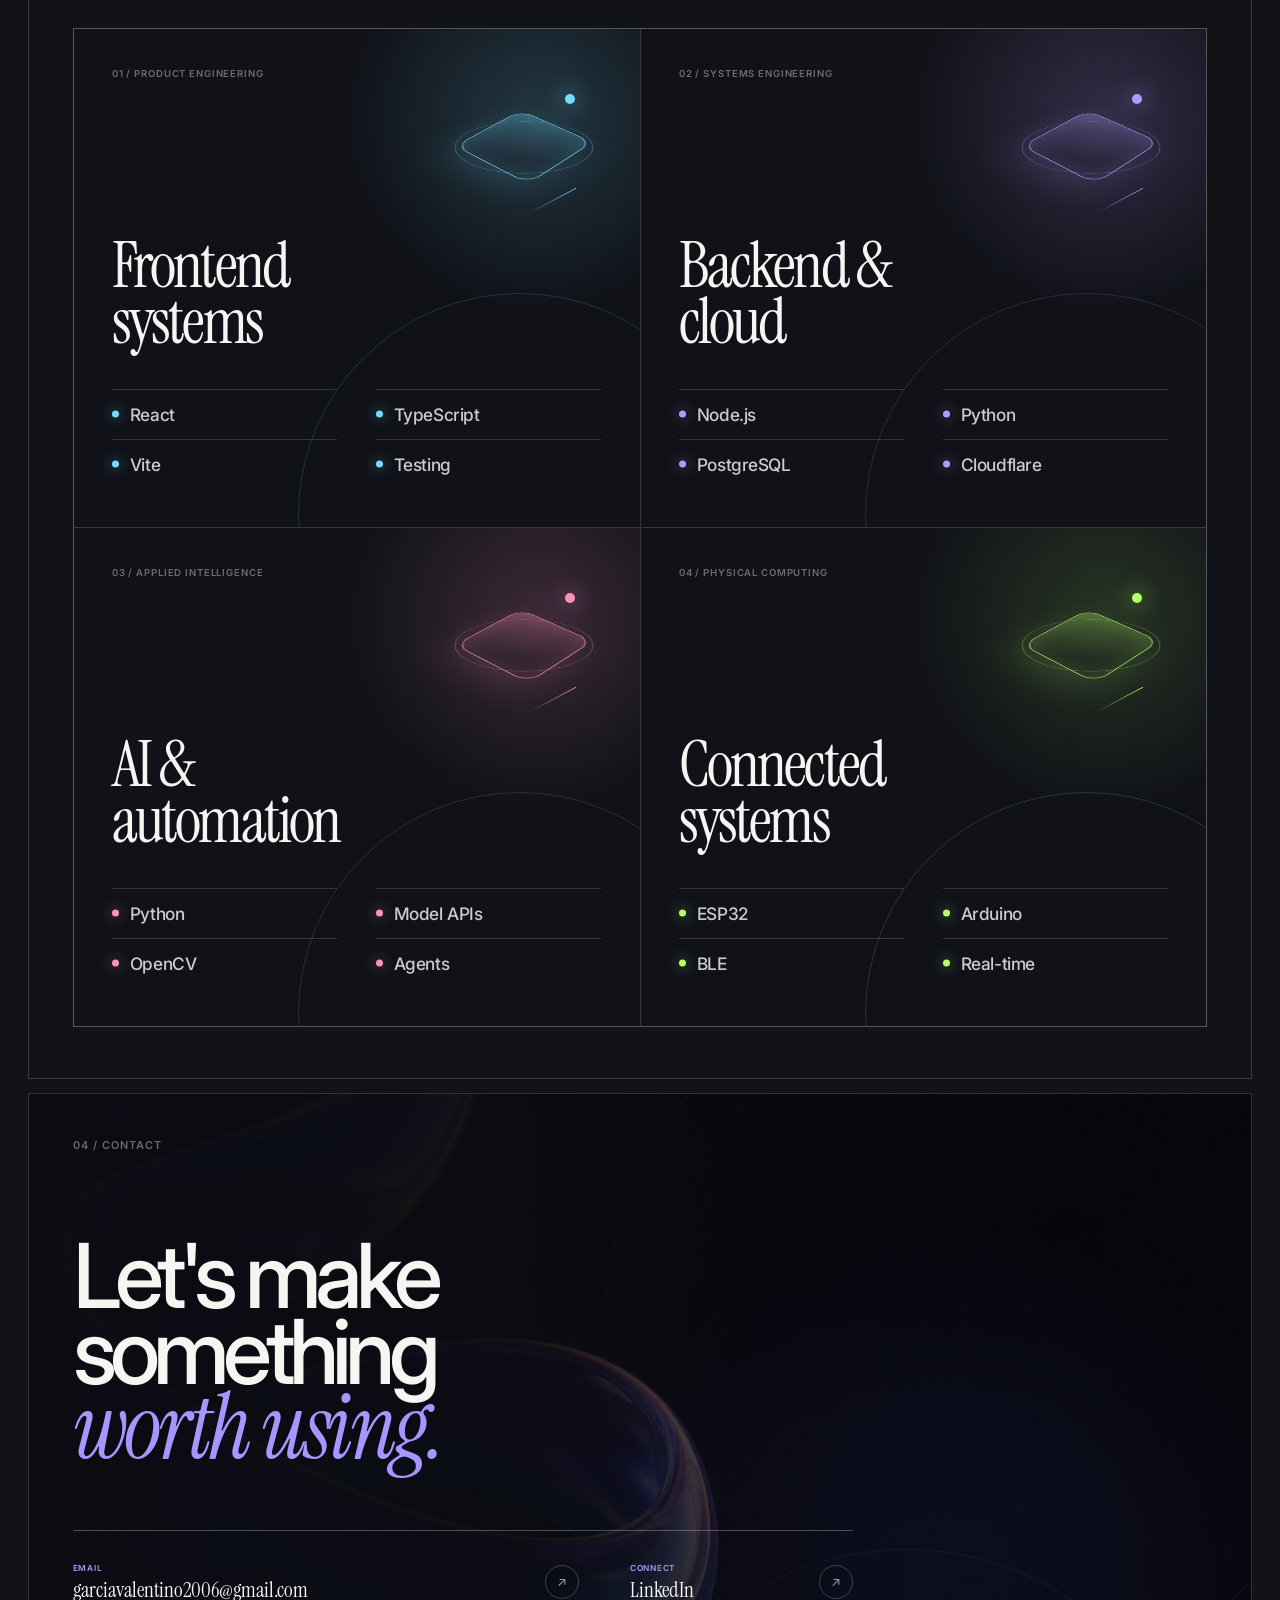
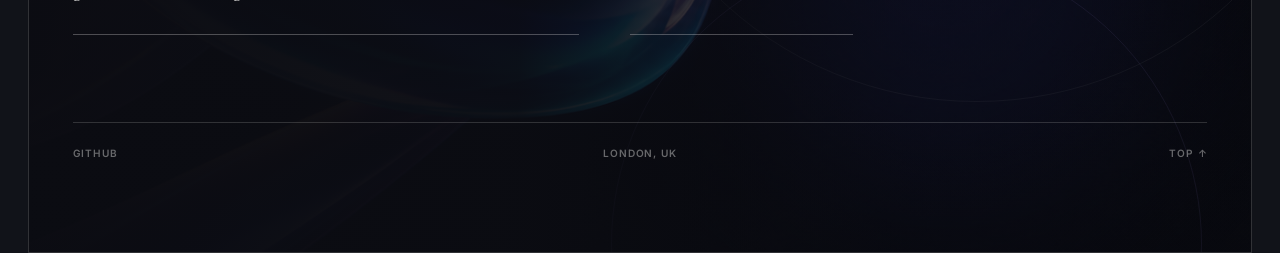
==== commit ded4c960: "chore: change header colour" ====
--- a/minimal-abstract/index.html
+++ b/minimal-abstract/index.html
@@ -424,23 +424,32 @@
         <p class="section-index reveal">04 / Contact</p>
         <div class="contact-main reveal">
           <h2 id="contact-title">Let&apos;s make something <em>worth using.</em></h2>
-          <a href="mailto:garciavalentino2006@gmail.com">
-            Start a conversation <span aria-hidden="true">&nearr;</span>
-          </a>
-        </div>
-        <footer>
-          <div class="contact-socials">
-            <a href="https://github.com/darkcom109" target="_blank" rel="noreferrer">GitHub</a>
+          <div class="contact-actions">
+            <a class="contact-action contact-action-email" href="mailto:garciavalentino2006@gmail.com">
+              <span>
+                <small>Email</small>
+                <strong>garciavalentino2006@gmail.com</strong>
+              </span>
+              <i aria-hidden="true">&nearr;</i>
+            </a>
             <a
+              class="contact-action contact-action-linkedin"
               href="https://www.linkedin.com/in/valentino-garcia-980a54321/"
               target="_blank"
               rel="noreferrer"
             >
-              LinkedIn
+              <span>
+                <small>Connect</small>
+                <strong>LinkedIn</strong>
+              </span>
+              <i aria-hidden="true">&nearr;</i>
             </a>
           </div>
+        </div>
+        <footer>
+          <a href="https://github.com/darkcom109" target="_blank" rel="noreferrer">GitHub</a>
           <span>London, UK</span>
-          <a href="#top">Back to top &uarr;</a>
+          <a href="#top">Top &uarr;</a>
         </footer>
       </section>
     </main>
--- a/minimal-abstract/styles.css
+++ b/minimal-abstract/styles.css
@@ -1166,26 +1166,74 @@
   color: #a995ff;
 }
 
-.contact-main > a {
-  display: inline-flex;
+.contact-actions {
+  display: grid;
+  width: min(780px, 66vw);
+  grid-template-columns: minmax(340px, 1.25fr) minmax(180px, 0.55fr);
+  gap: clamp(30px, 4vw, 64px);
+  margin-top: clamp(36px, 5vw, 64px);
+  border-top: 1px solid rgba(246, 245, 242, 0.28);
+}
+
+.contact-action {
+  display: flex;
+  min-width: 0;
+  min-height: 104px;
   align-items: center;
-  gap: 15px;
-  margin-top: clamp(36px, 5vw, 64px);
-  padding: 15px 22px;
-  border: 1px solid rgba(246, 245, 242, 0.34);
+  justify-content: space-between;
+  gap: 24px;
+  padding: 19px 0 21px;
+  border-bottom: 1px solid rgba(246, 245, 242, 0.28);
   color: var(--ink);
-  background: rgba(246, 245, 242, 0.03);
-  border-radius: 999px;
-  font-size: 0.75rem;
+  transition: border-color 200ms ease;
+}
+
+.contact-action > span {
+  display: grid;
+  min-width: 0;
+  gap: 7px;
+}
+
+.contact-action small {
+  color: #a995ff;
+  font-size: 0.52rem;
   font-weight: 600;
-  transition: gap 200ms ease, color 200ms ease, background 200ms ease;
-}
-
-.contact-main > a:hover,
-.contact-main > a:focus-visible {
-  gap: 23px;
-  color: #111319;
-  background: var(--ink);
+  letter-spacing: 0.09em;
+  text-transform: uppercase;
+}
+
+.contact-action strong {
+  overflow-wrap: anywhere;
+  font-family: "Instrument Serif", Georgia, serif;
+  font-size: clamp(1.15rem, 1.65vw, 1.75rem);
+  font-weight: 400;
+  line-height: 1;
+}
+
+.contact-action i {
+  display: grid;
+  width: 34px;
+  height: 34px;
+  flex: 0 0 34px;
+  place-items: center;
+  border: 1px solid rgba(246, 245, 242, 0.22);
+  border-radius: 50%;
+  color: var(--muted);
+  font-size: 0.8rem;
+  font-style: normal;
+  transition: color 200ms ease, border-color 200ms ease, transform 200ms ease;
+}
+
+.contact-action:hover,
+.contact-action:focus-visible {
+  border-color: rgba(169, 149, 255, 0.72);
+}
+
+.contact-action:hover i,
+.contact-action:focus-visible i {
+  color: var(--ink);
+  border-color: #a995ff;
+  transform: translate(4px, -4px);
 }
 
 .contact footer {
@@ -1207,19 +1255,10 @@
   justify-self: center;
 }
 
-.contact-socials {
-  display: flex;
-  flex-wrap: wrap;
-  gap: 22px;
-}
-
-.contact-socials a,
 .contact footer > a {
   transition: color 180ms ease;
 }
 
-.contact-socials a:hover,
-.contact-socials a:focus-visible,
 .contact footer > a:hover,
 .contact footer > a:focus-visible {
   color: var(--ink);
@@ -1945,6 +1984,30 @@
     max-width: 7.4ch;
   }
 
+  .contact-actions {
+    width: 100%;
+    grid-template-columns: minmax(0, 1fr);
+    gap: 0;
+    margin-top: 30px;
+  }
+
+  .contact-action {
+    min-height: 76px;
+    padding: 14px 0 16px;
+  }
+
+  .contact-action strong {
+    font-size: clamp(1.05rem, 5.1vw, 1.45rem);
+  }
+
+  .contact-action i {
+    display: none;
+  }
+
+  .contact footer > a:last-child {
+    text-align: right;
+  }
+
   .contact::after {
     background:
       linear-gradient(180deg, rgba(11, 12, 18, 0.16), rgba(11, 12, 18, 0.32) 34%, #0b0c12 63%),
@@ -2015,6 +2078,7 @@
   font-family: "Instrument Serif", Georgia, serif;
   font-weight: 400;
   letter-spacing: -0.035em;
+  color: #ffed78;
 }
 
 .work-heading-copy {
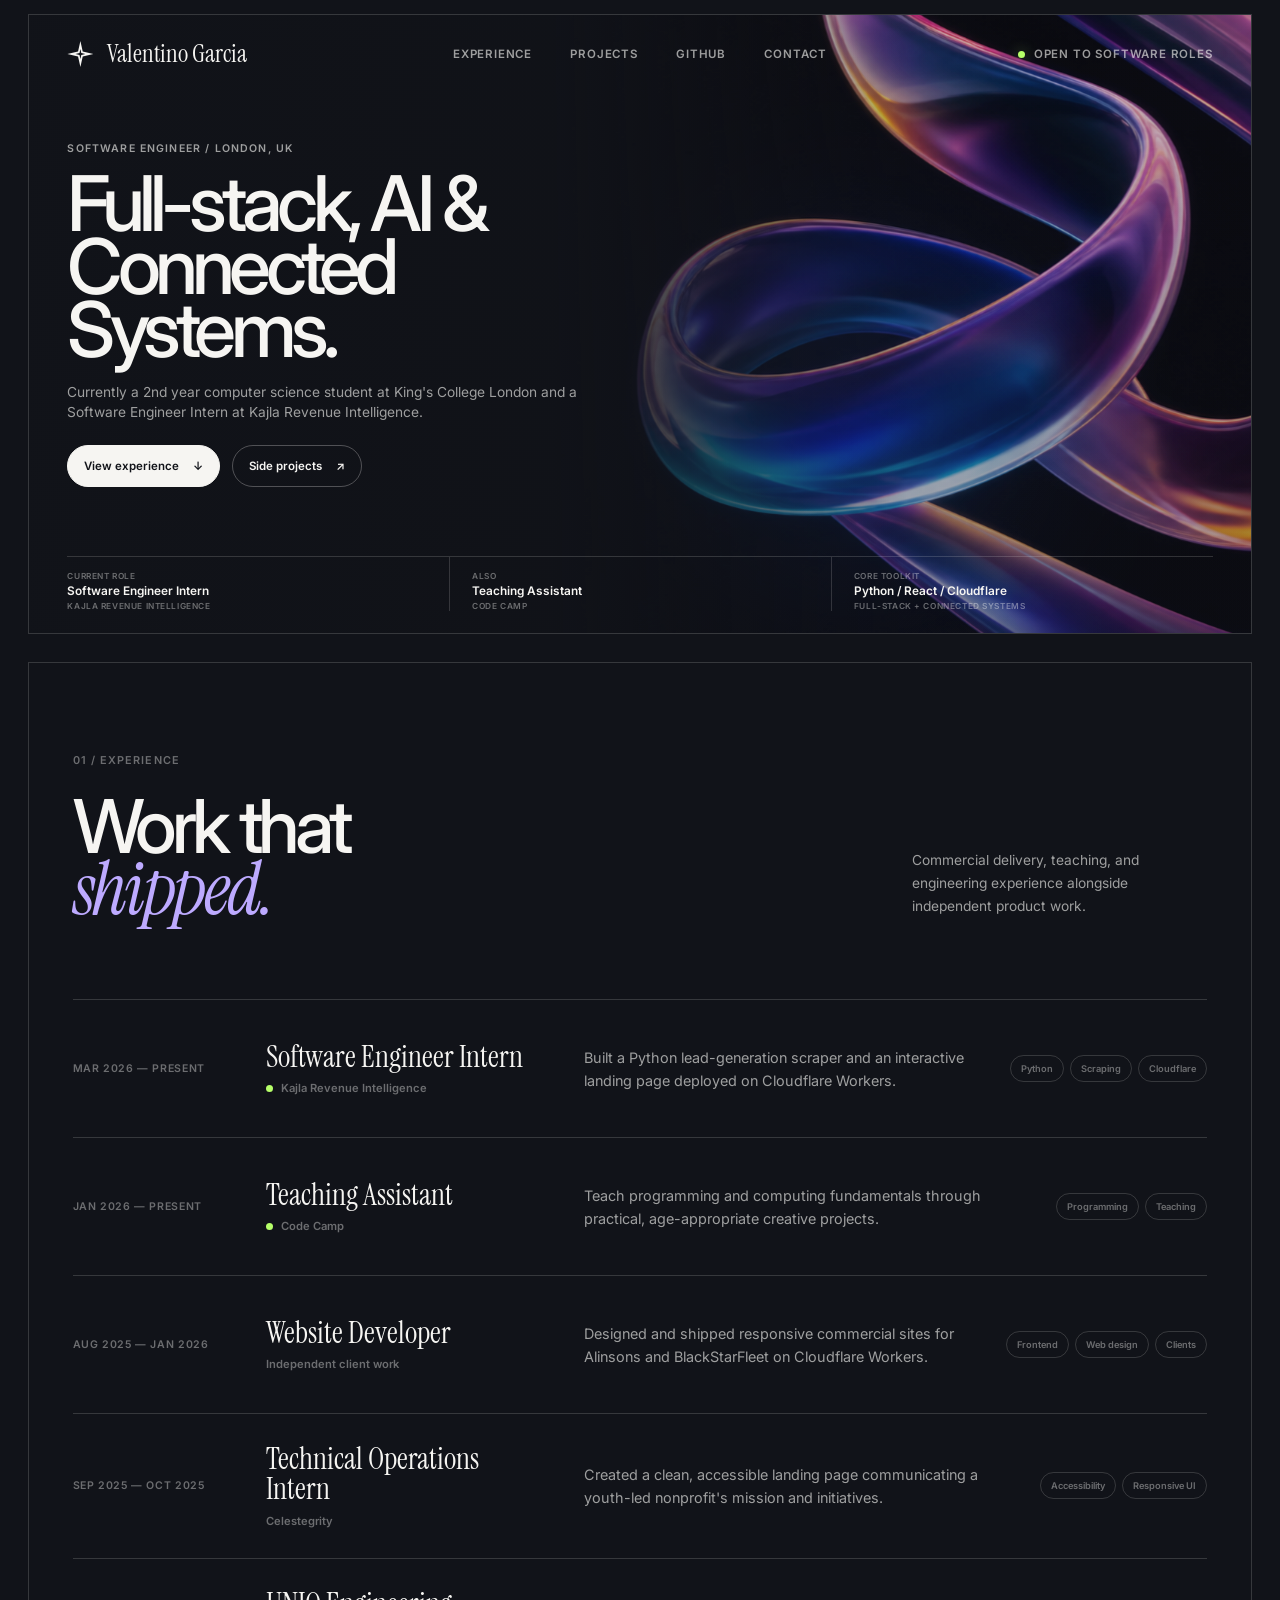
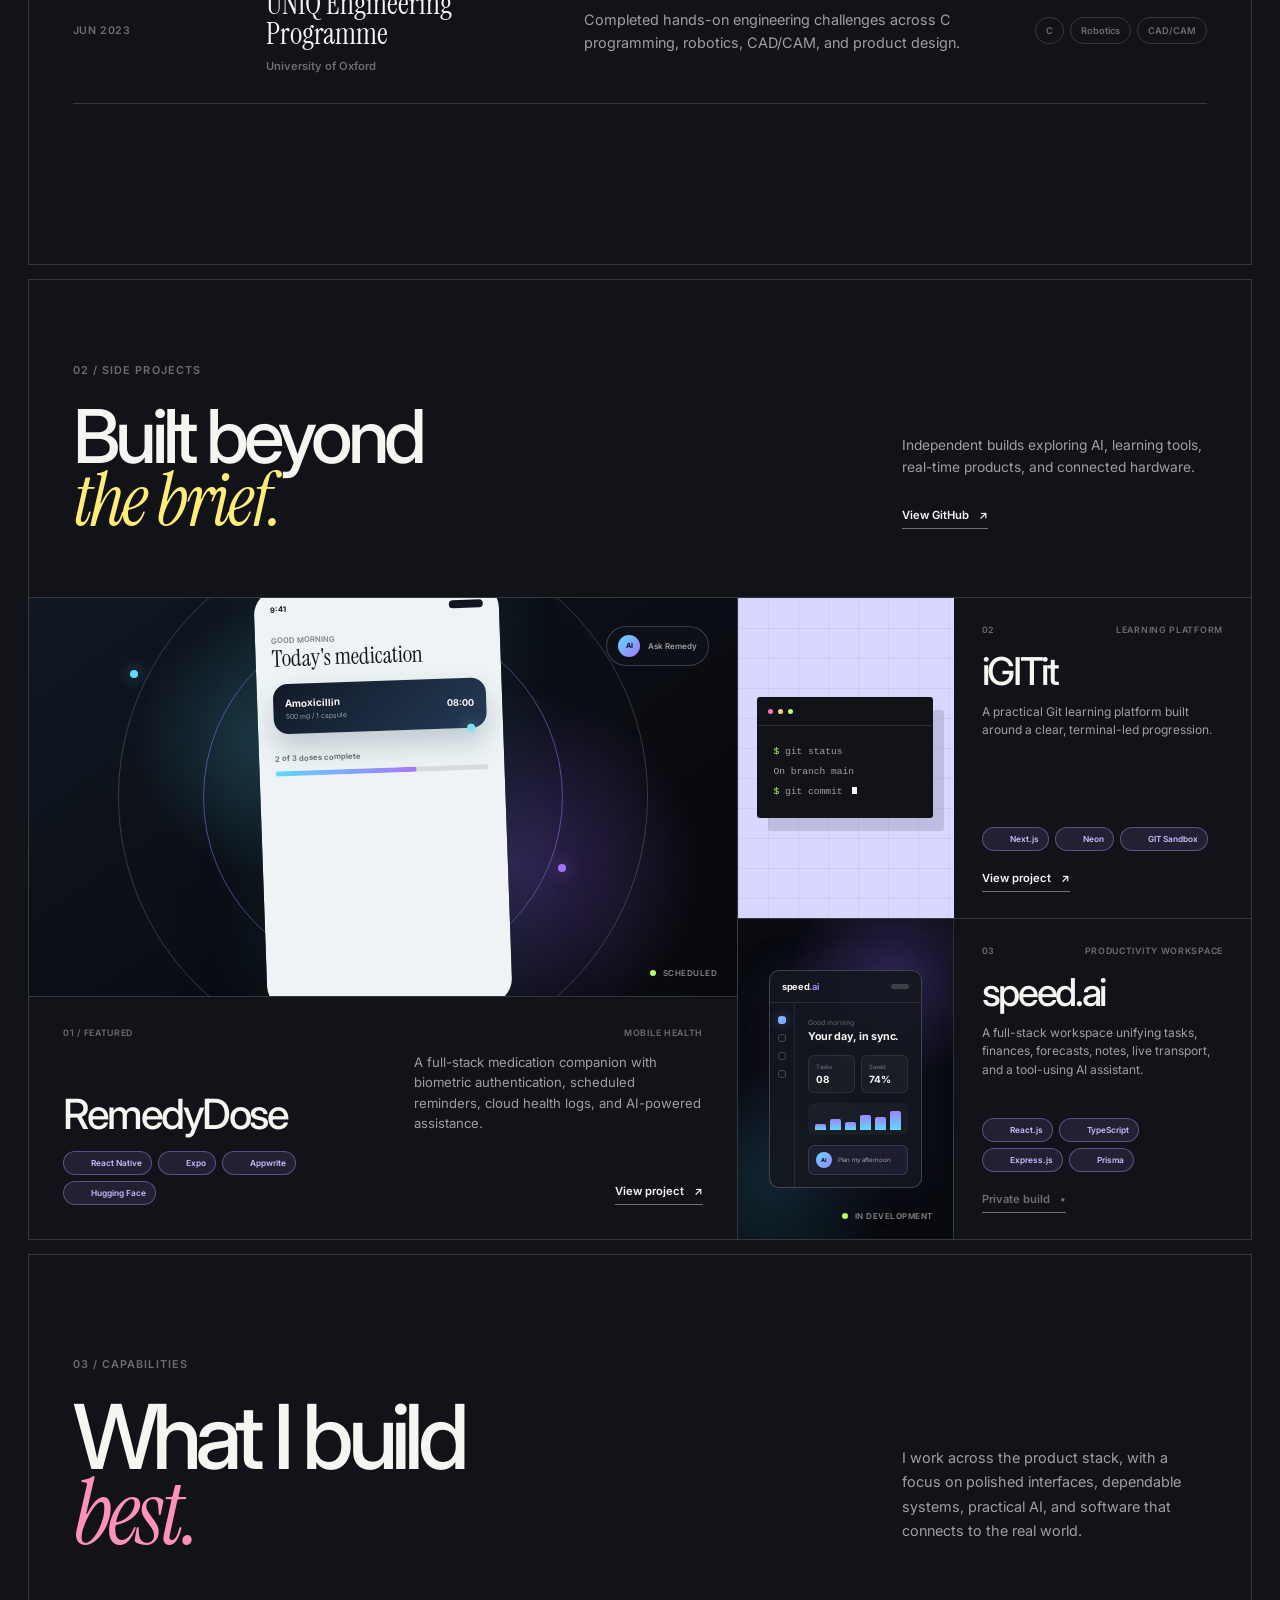
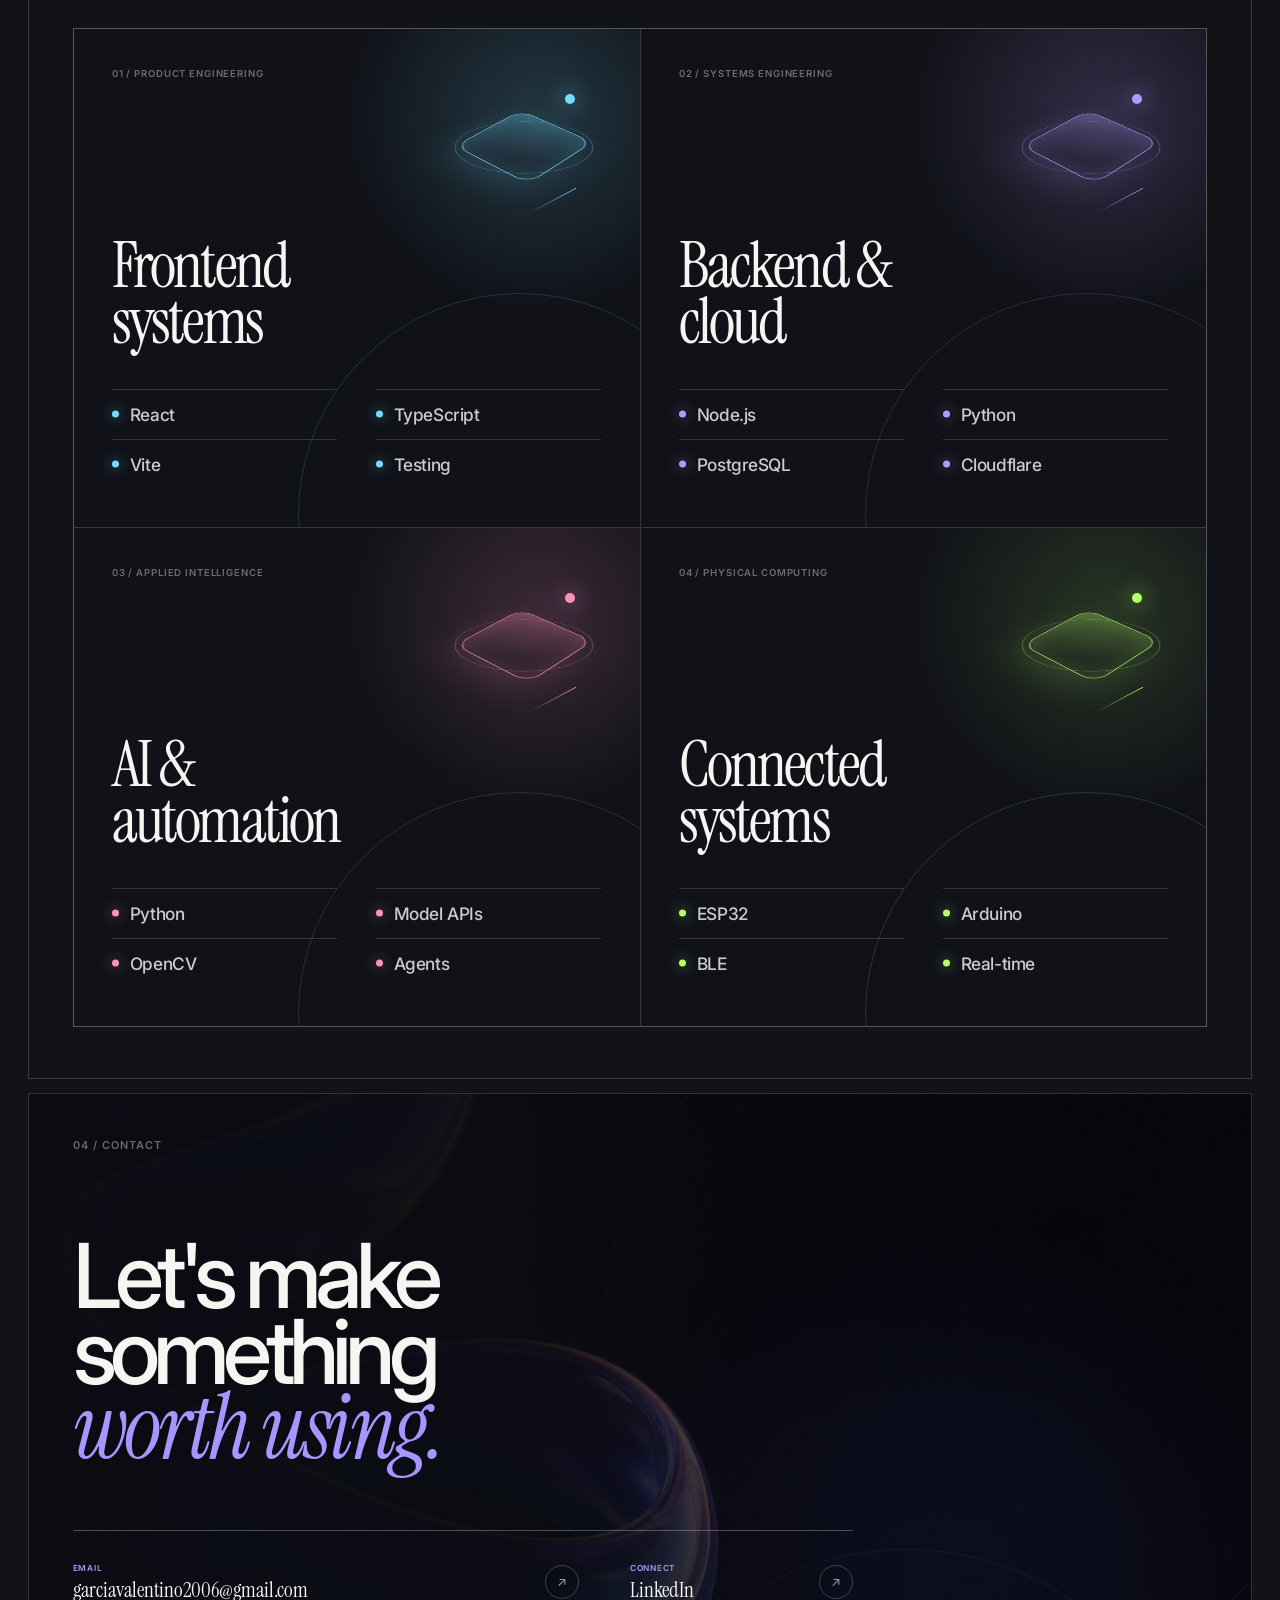
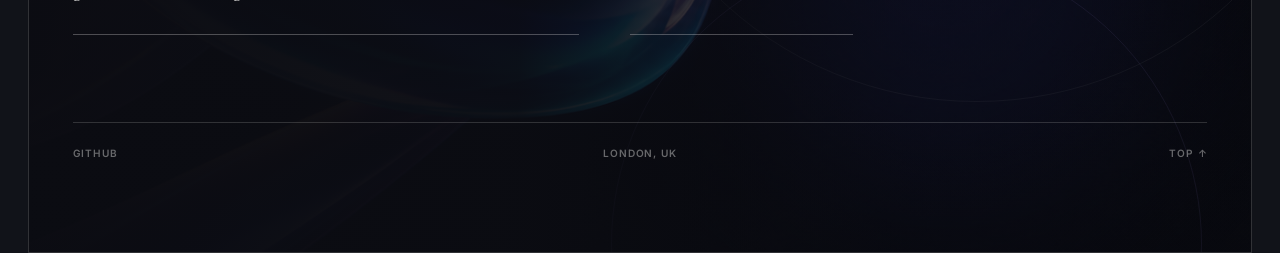
==== commit fc2e14e2: "feat: implement final UI changes to website" ====
--- a/minimal-abstract/index.html
+++ b/minimal-abstract/index.html
@@ -49,12 +49,12 @@
           <p class="eyebrow">Software engineer / London, UK</p>
           <h1 id="hero-title">
             Full-stack, AI
-            & connected systems.
+            & Connected Systems.
           </h1>
           <div class="hero-intro">
             <p>
-              I build production-minded software across Python automation, modern web products, cloud deployment, and
-              connected hardware. Currently a Software Engineer Intern at Kajla Revenue Intelligence.
+              Currently a 2nd year computer science student at King's College London and
+              a Software Engineer Intern at Kajla Revenue Intelligence.
             </p>
             <div class="hero-actions">
               <a class="hero-action-primary" href="#experience">View experience <span aria-hidden="true">&darr;</span></a>
@@ -147,10 +147,22 @@
                 and AI-powered assistance.
               </p>
               <ul class="project-tile-tags" aria-label="RemedyDose technologies">
-                <li>React Native</li>
-                <li>Expo</li>
-                <li>Appwrite</li>
-                <li>Hugging Face</li>
+                <li class="tag-react">
+                  <img src="https://cdn.simpleicons.org/react/61DAFB" alt="" aria-hidden="true" />
+                  React Native
+                </li>
+                <li class="tag-expo">
+                  <img src="https://cdn.simpleicons.org/expo/FFFFFF" alt="" aria-hidden="true" />
+                  Expo
+                </li>
+                <li class="tag-appwrite">
+                  <img src="https://cdn.simpleicons.org/appwrite/FD366E" alt="" aria-hidden="true" />
+                  Appwrite
+                </li>
+                <li class="tag-huggingface">
+                  <img src="https://cdn.simpleicons.org/huggingface/FFD21E" alt="" aria-hidden="true" />
+                  Hugging Face
+                </li>
               </ul>
               <a
                 class="project-tile-link"
@@ -189,8 +201,18 @@
               <h3>iGITit</h3>
               <p>A practical Git learning platform built around a clear, terminal-led progression.</p>
               <ul class="project-tile-tags" aria-label="iGITit technologies">
-                <li>Django</li>
-                <li>SQLite</li>
+                <li class="tag-next">
+                  <img src="https://cdn.simpleicons.org/nextdotjs/FFFFFF" alt="" aria-hidden="true" />
+                  Next.js
+                </li>
+                <li class="tag-neon">
+                  <img src="https://cdn.simpleicons.org/neon/00E699" alt="" aria-hidden="true" />
+                  Neon
+                </li>
+                <li class="tag-git">
+                  <img src="https://cdn.simpleicons.org/git/F05032" alt="" aria-hidden="true" />
+                  GIT Sandbox
+                </li>
               </ul>
               <a class="project-tile-link" href="https://github.com/darkcom109/iGITit" target="_blank" rel="noreferrer">
                 View project <span aria-hidden="true">&nearr;</span>
@@ -238,10 +260,22 @@
               <h3>speed.ai</h3>
               <p>A full-stack workspace unifying tasks, finances, forecasts, notes, live transport, and a tool-using AI assistant.</p>
               <ul class="project-tile-tags" aria-label="speed.ai technologies">
-                <li>React 19</li>
-                <li>TypeScript</li>
-                <li>Node.js</li>
-                <li>PostgreSQL</li>
+                <li class="tag-react">
+                  <img src="https://cdn.simpleicons.org/react/61DAFB" alt="" aria-hidden="true" />
+                  React.js
+                </li>
+                <li class="tag-typescript">
+                  <img src="https://cdn.simpleicons.org/typescript/3178C6" alt="" aria-hidden="true" />
+                  TypeScript
+                </li>
+                <li class="tag-express">
+                  <img src="https://cdn.simpleicons.org/express/FFFFFF" alt="" aria-hidden="true" />
+                  Express.js
+                </li>
+                <li class="tag-prisma">
+                  <img src="https://cdn.simpleicons.org/prisma/8B9DFF" alt="" aria-hidden="true" />
+                  Prisma
+                </li>
               </ul>
               <span class="project-tile-link project-tile-private">
                 Private build <span aria-hidden="true">&bull;</span>
--- a/minimal-abstract/styles.css
+++ b/minimal-abstract/styles.css
@@ -1639,8 +1639,8 @@
   }
 
   .hero-copy {
-    align-self: center;
-    padding: 78px 0 34px;
+    align-self: start;
+    padding: 42px 0 34px;
   }
 
   .eyebrow {
@@ -1971,11 +1971,15 @@
 
   .contact {
     min-height: calc(100svh - 16px);
-    padding: 24px 20px;
+    padding: 30px 20px 24px;
+  }
+
+  .contact .section-index {
+    margin-bottom: 24px;
   }
 
   .contact-main {
-    min-height: calc(100svh - 170px);
+    min-height: calc(100svh - 200px);
     justify-content: flex-end;
     padding-bottom: 60px;
   }
@@ -2181,9 +2185,10 @@
 .project-tile-featured .project-tile-copy {
   display: grid;
   align-items: end;
-  grid-template-columns: minmax(320px, 0.95fr) minmax(0, 1.05fr);
-  gap: 14px 36px;
+  grid-template-columns: minmax(0, 1.05fr) minmax(280px, 0.95fr);
+  gap: 14px clamp(24px, 2.4vw, 38px);
   padding: 30px 34px 34px;
+  container-type: inline-size;
 }
 
 .project-tile-meta {
@@ -2210,8 +2215,12 @@
 }
 
 .project-tile-featured .project-tile-copy h3 {
+  min-width: 0;
+  max-width: 100%;
   margin: 0;
-  font-size: clamp(3rem, 4vw, 4.8rem);
+  font-size: clamp(2.6rem, 5cqw, 3.25rem);
+  line-height: 0.92;
+  white-space: nowrap;
 }
 
 .project-tile-copy > p {
@@ -2223,6 +2232,7 @@
 }
 
 .project-tile-featured .project-tile-copy > p {
+  min-width: 0;
   align-self: center;
   font-size: 0.82rem;
 }
@@ -2242,12 +2252,58 @@
 }
 
 .project-tile-tags li {
-  padding: 5px 8px;
-  border: 1px solid var(--line);
+  --tag-color: #a995ff;
+  display: inline-flex;
+  align-items: center;
+  gap: 6px;
+  padding: 5px 9px;
+  border: 1px solid color-mix(in srgb, var(--tag-color) 42%, transparent);
   border-radius: 999px;
-  color: var(--faint);
+  color: color-mix(in srgb, var(--tag-color) 62%, white);
+  background: color-mix(in srgb, var(--tag-color) 11%, transparent);
   font-size: 0.52rem;
   font-weight: 600;
+}
+
+.project-tile-tags img {
+  width: 12px;
+  height: 12px;
+  flex: 0 0 12px;
+  object-fit: contain;
+}
+
+.tag-react {
+  --tag-color: #61dafb;
+}
+
+.tag-expo,
+.tag-next,
+.tag-express {
+  --tag-color: #f6f5f2;
+}
+
+.tag-appwrite {
+  --tag-color: #fd366e;
+}
+
+.tag-huggingface {
+  --tag-color: #ffd21e;
+}
+
+.tag-neon {
+  --tag-color: #00e699;
+}
+
+.tag-git {
+  --tag-color: #f05032;
+}
+
+.tag-typescript {
+  --tag-color: #4d9fe8;
+}
+
+.tag-prisma {
+  --tag-color: #8b9dff;
 }
 
 .project-tile-featured .project-tile-link {
@@ -3033,8 +3089,13 @@
     font-size: 0.69rem;
   }
 
-  .project-tile-tags li:nth-child(n + 3) {
-    display: none;
+  .project-tile-tags {
+    gap: 5px;
+  }
+
+  .project-tile-tags li {
+    padding: 4px 7px;
+    font-size: 0.5rem;
   }
 
   .remedy-orbit-one {
